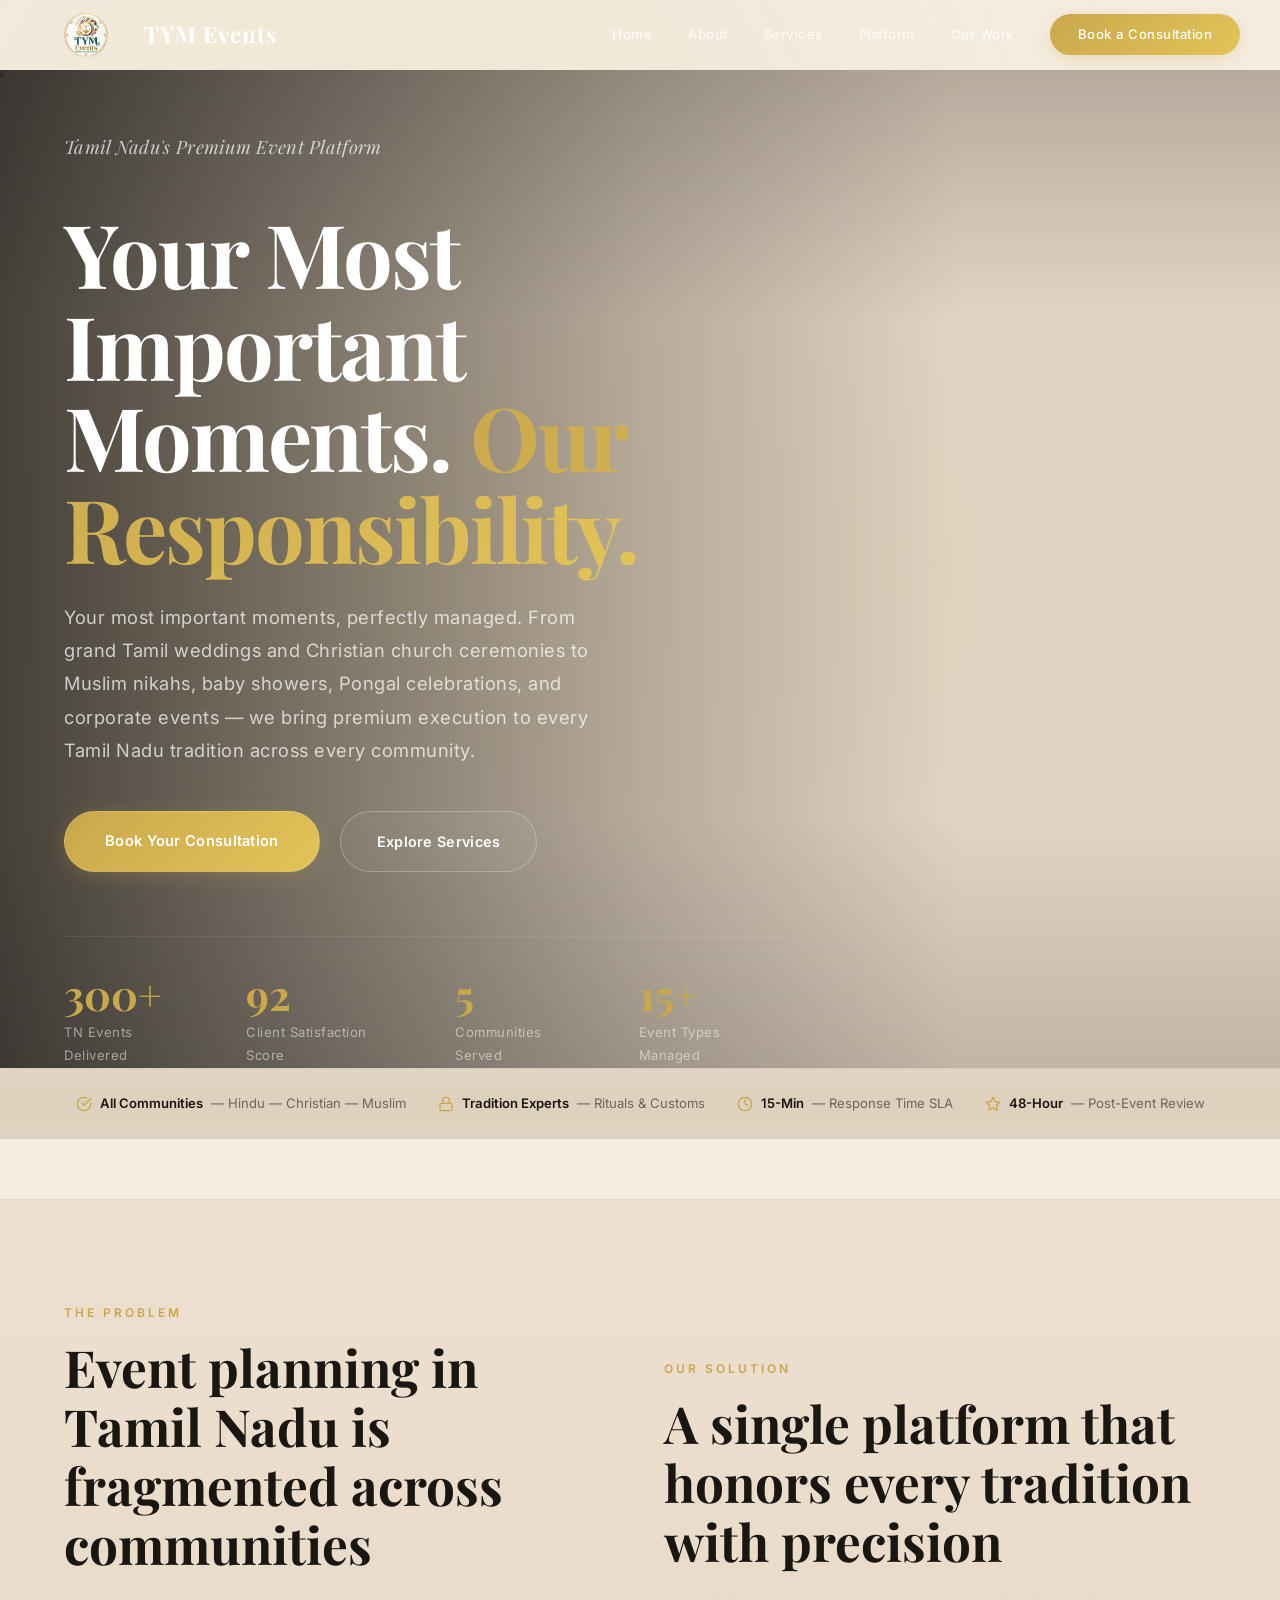
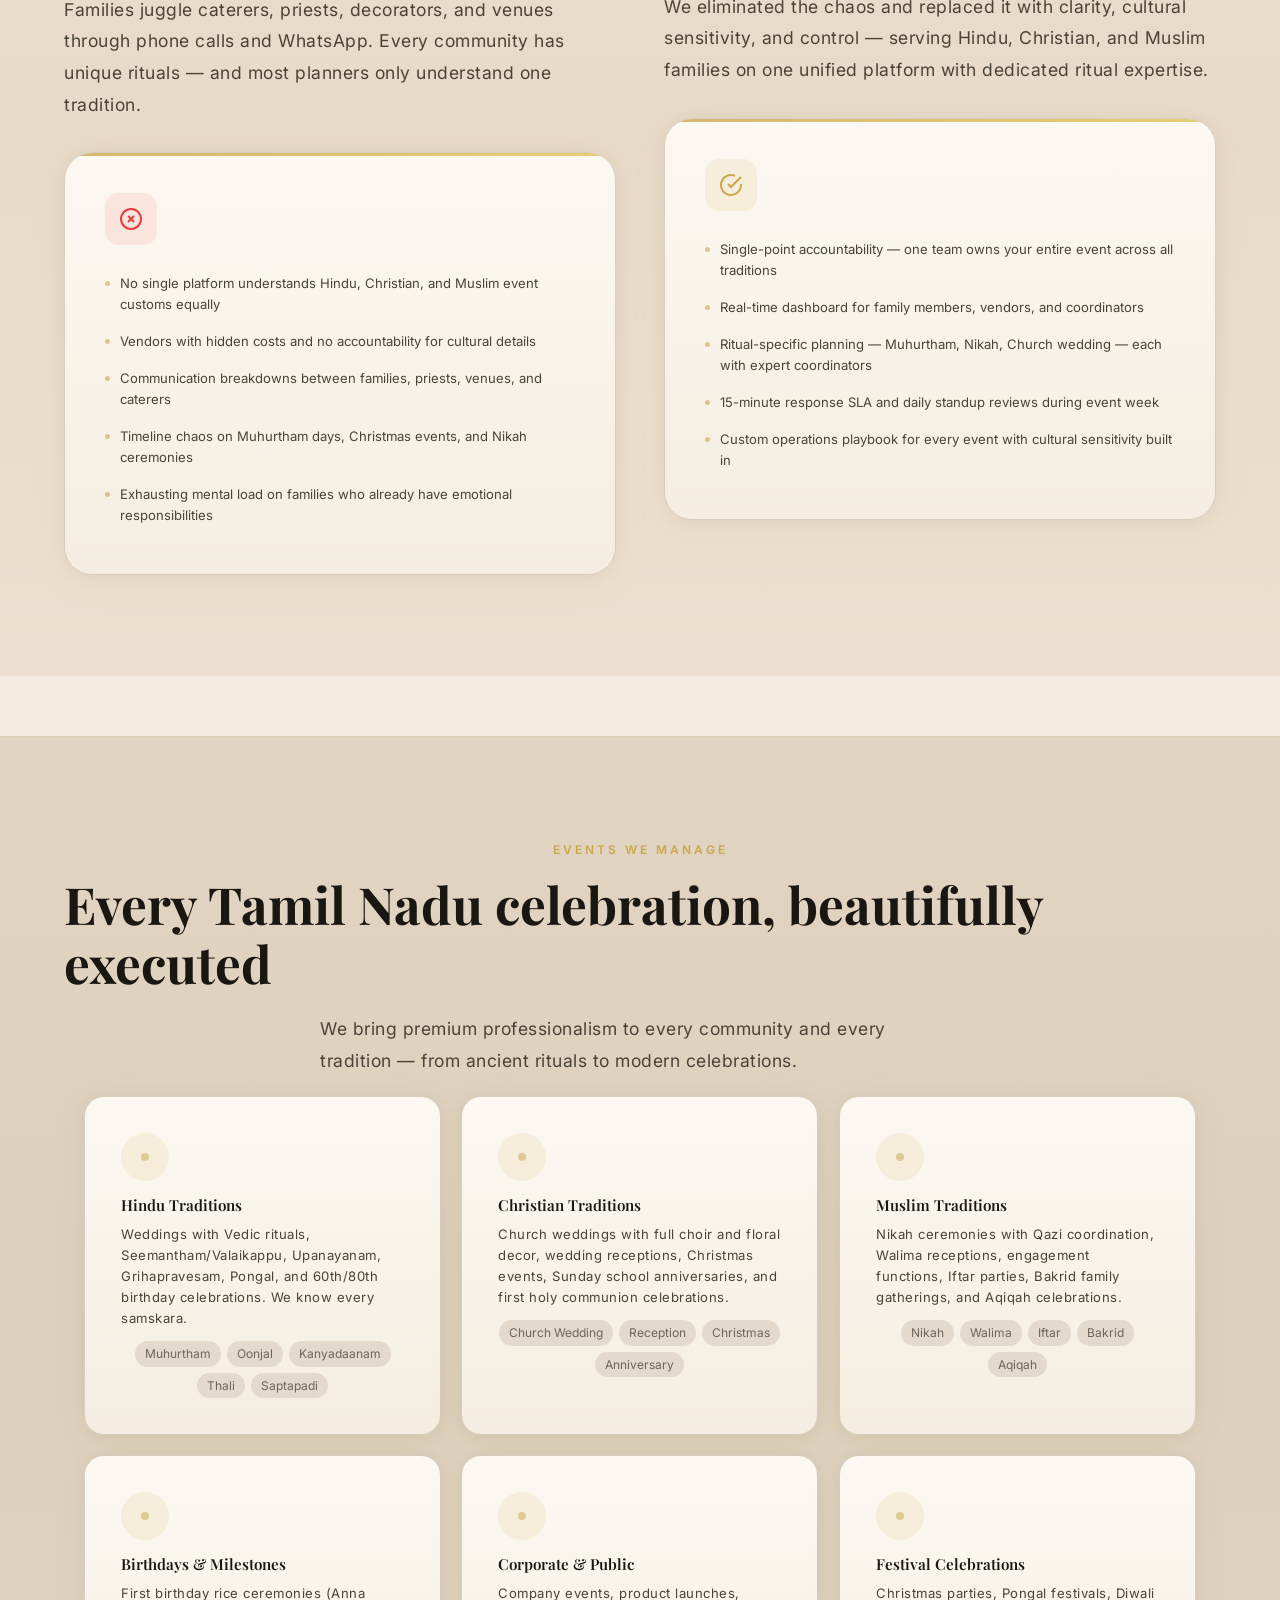
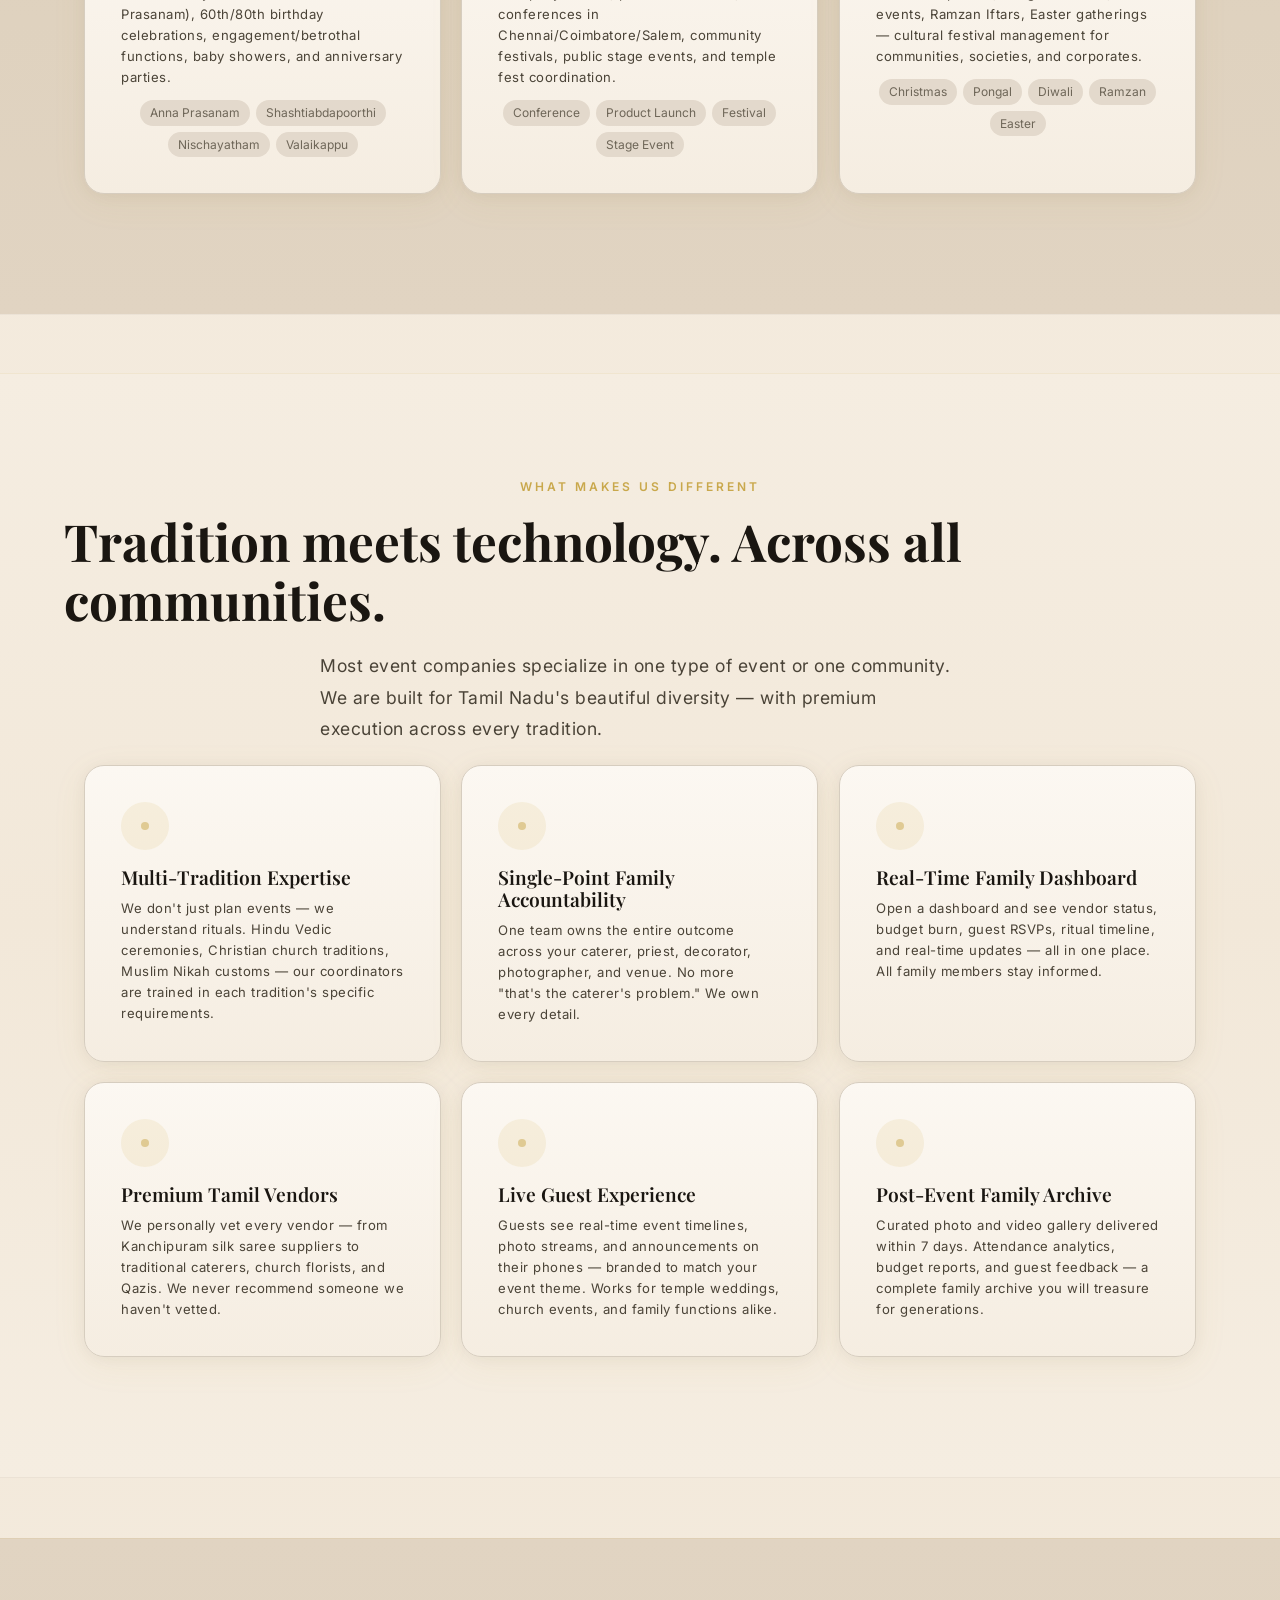
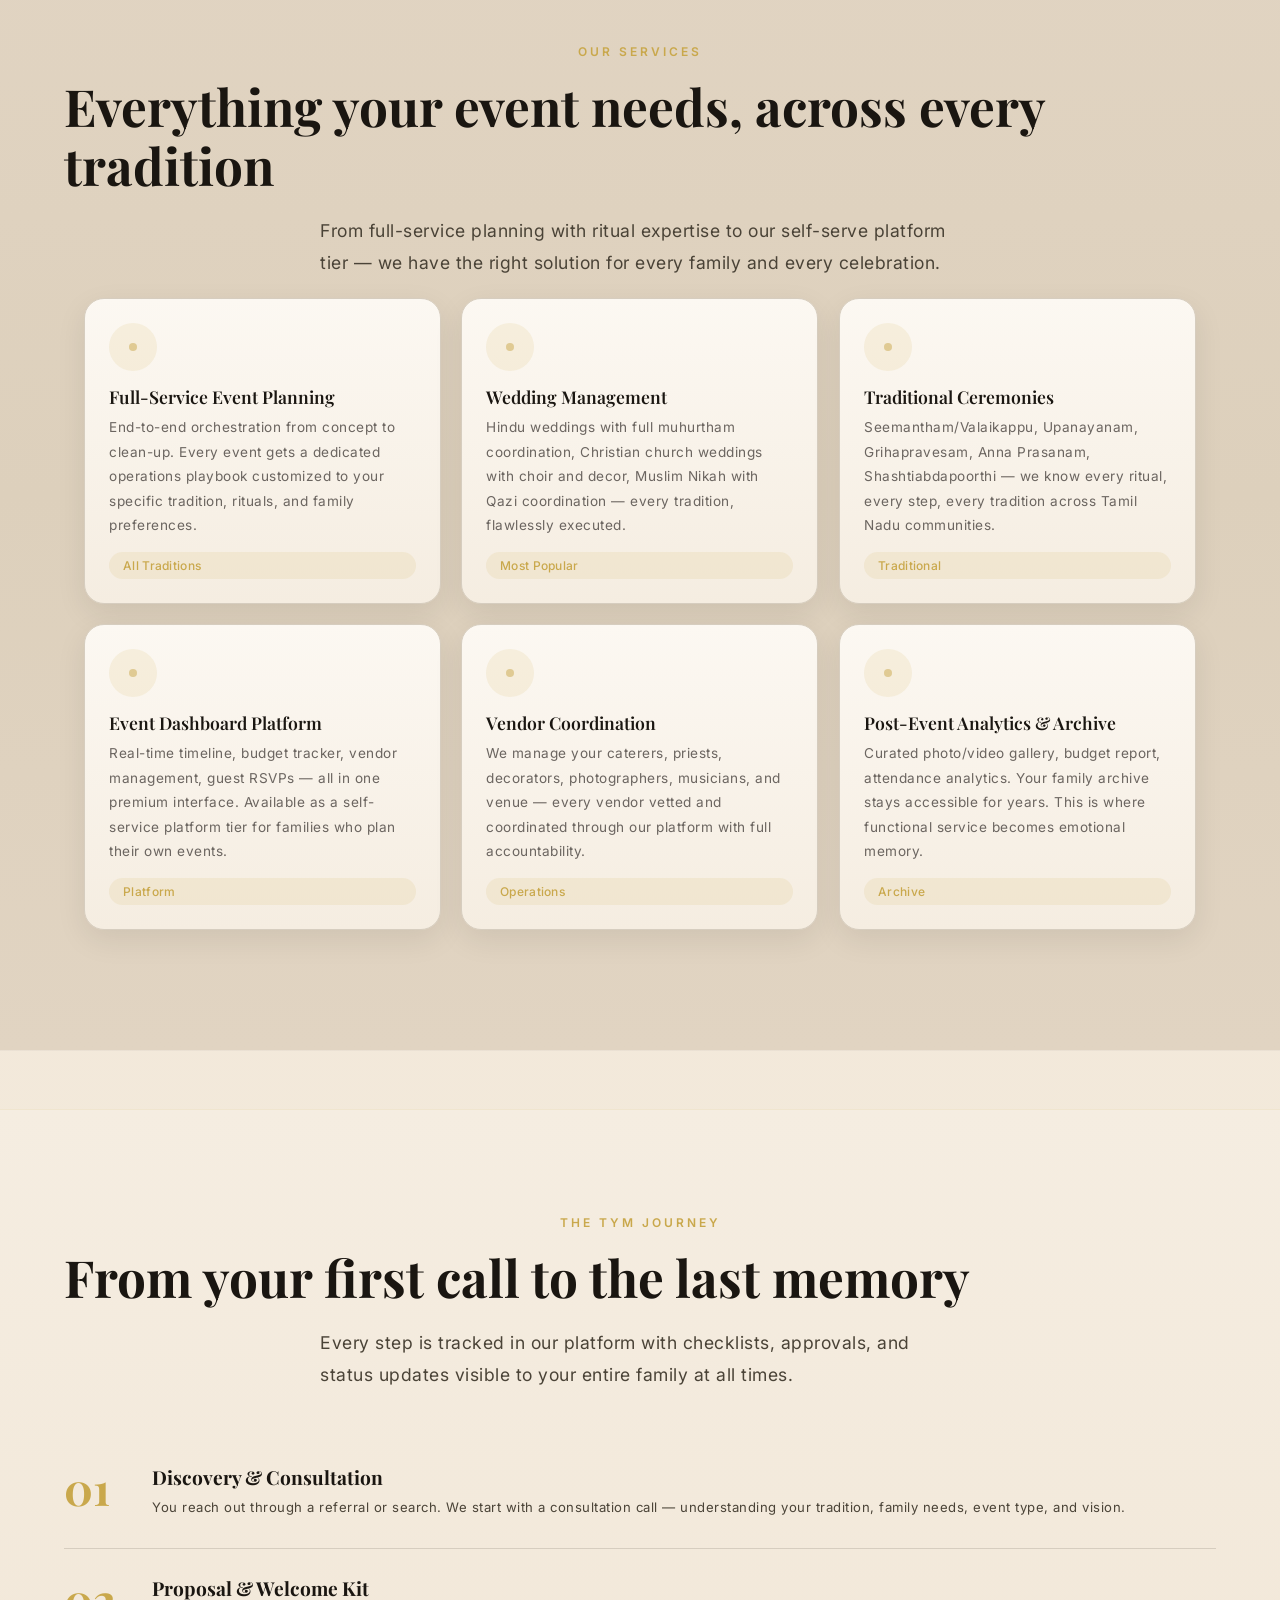
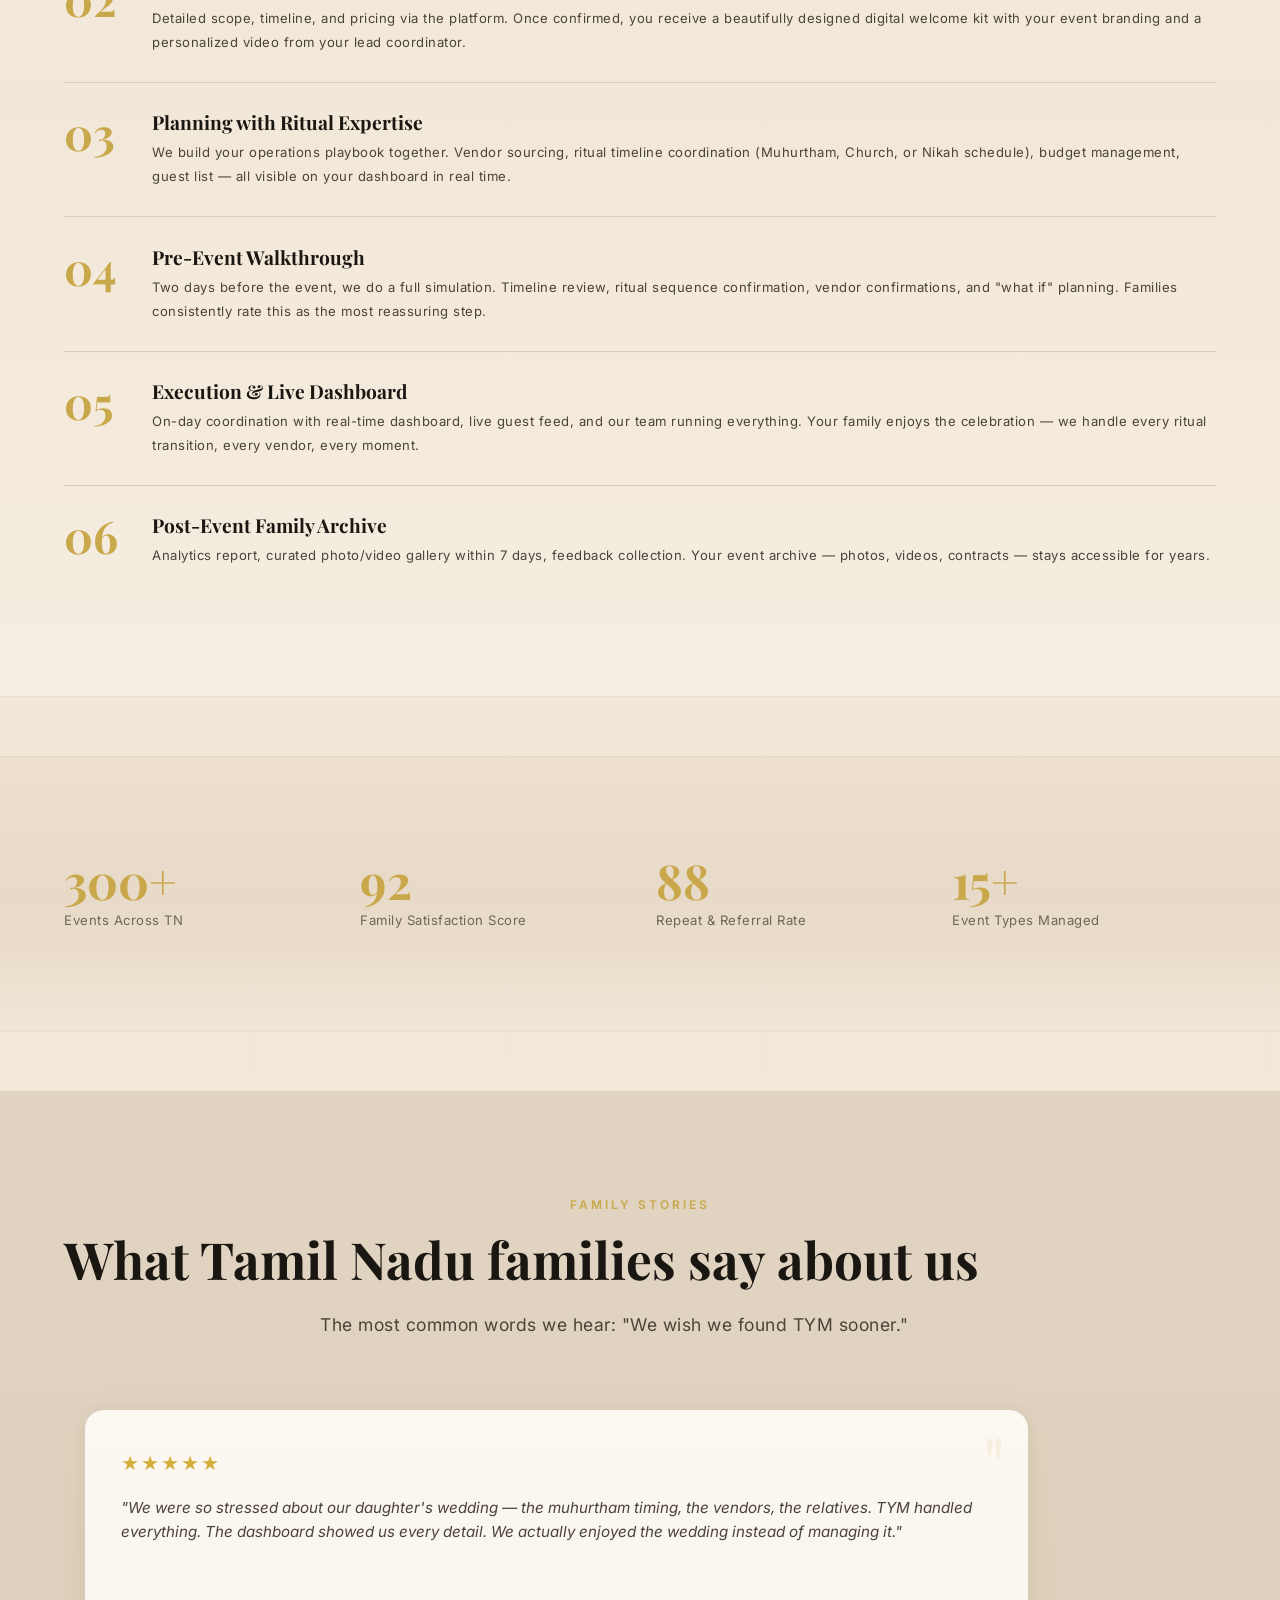
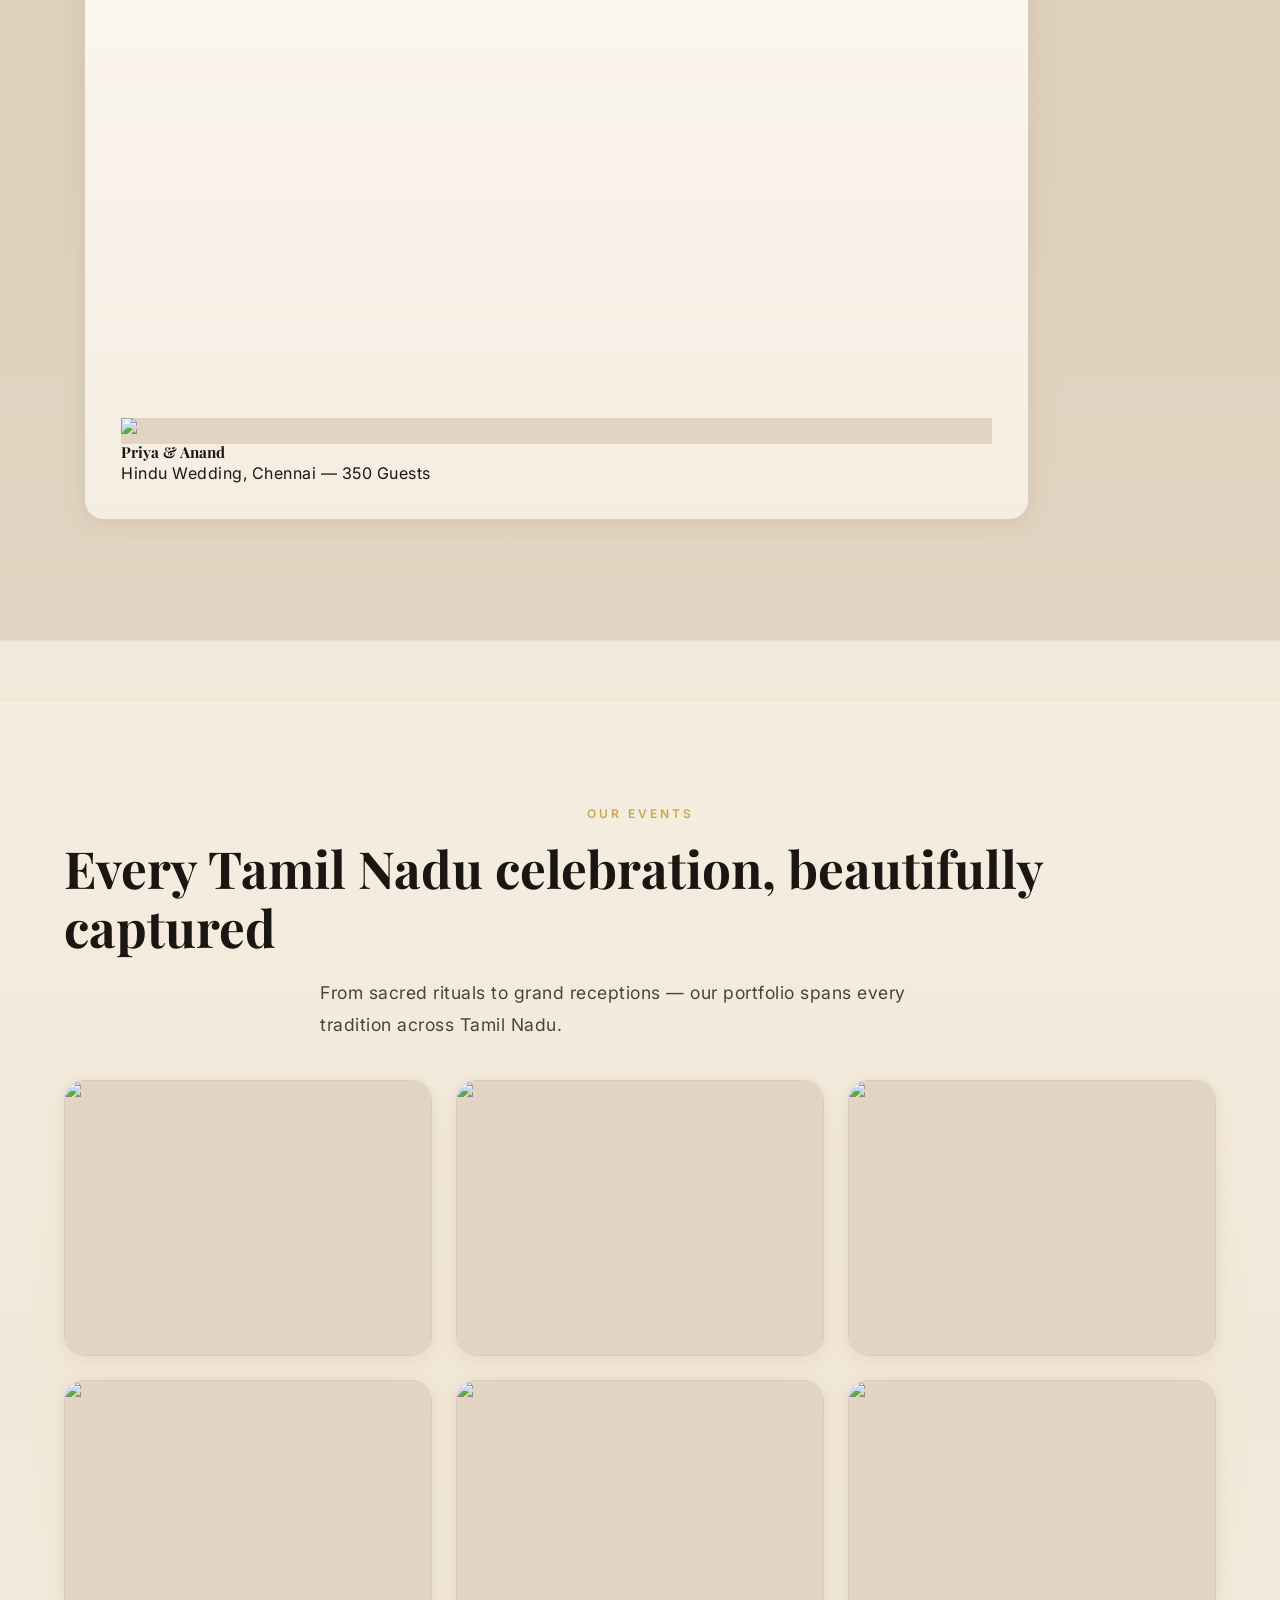
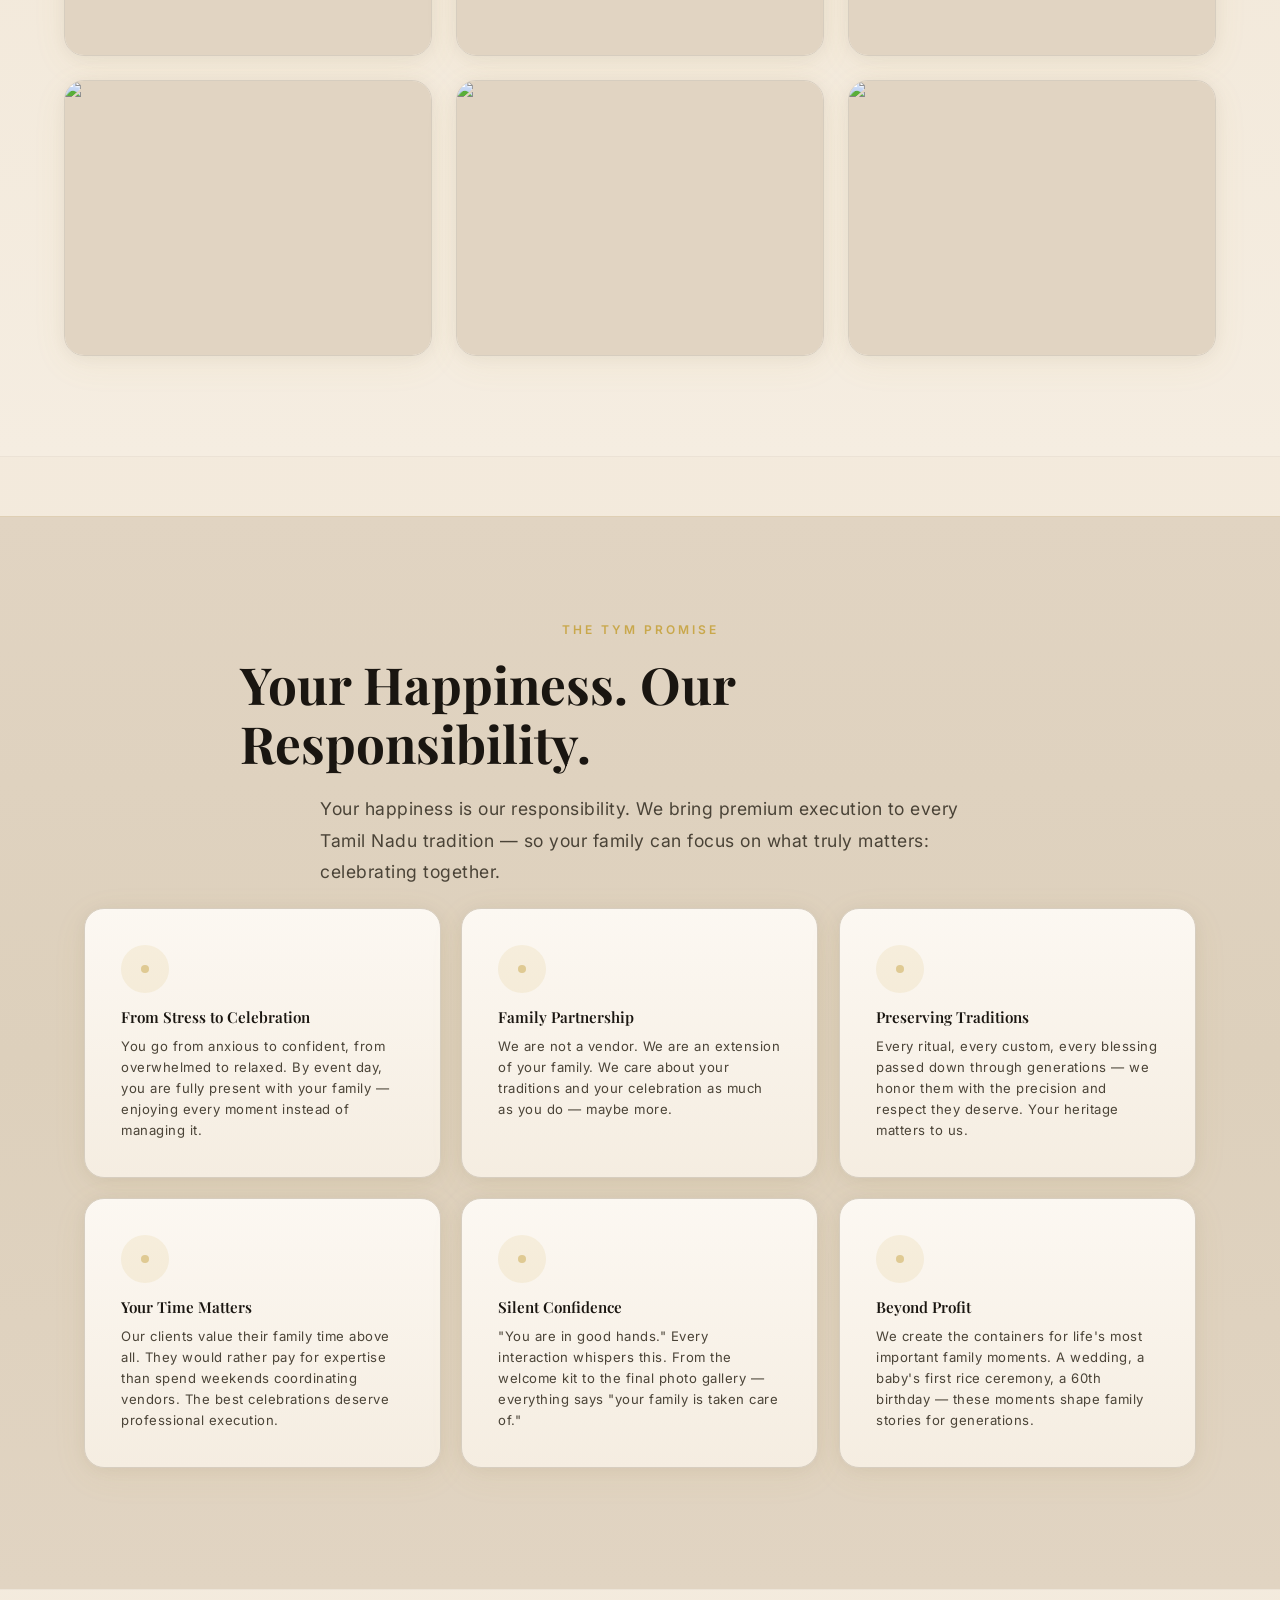
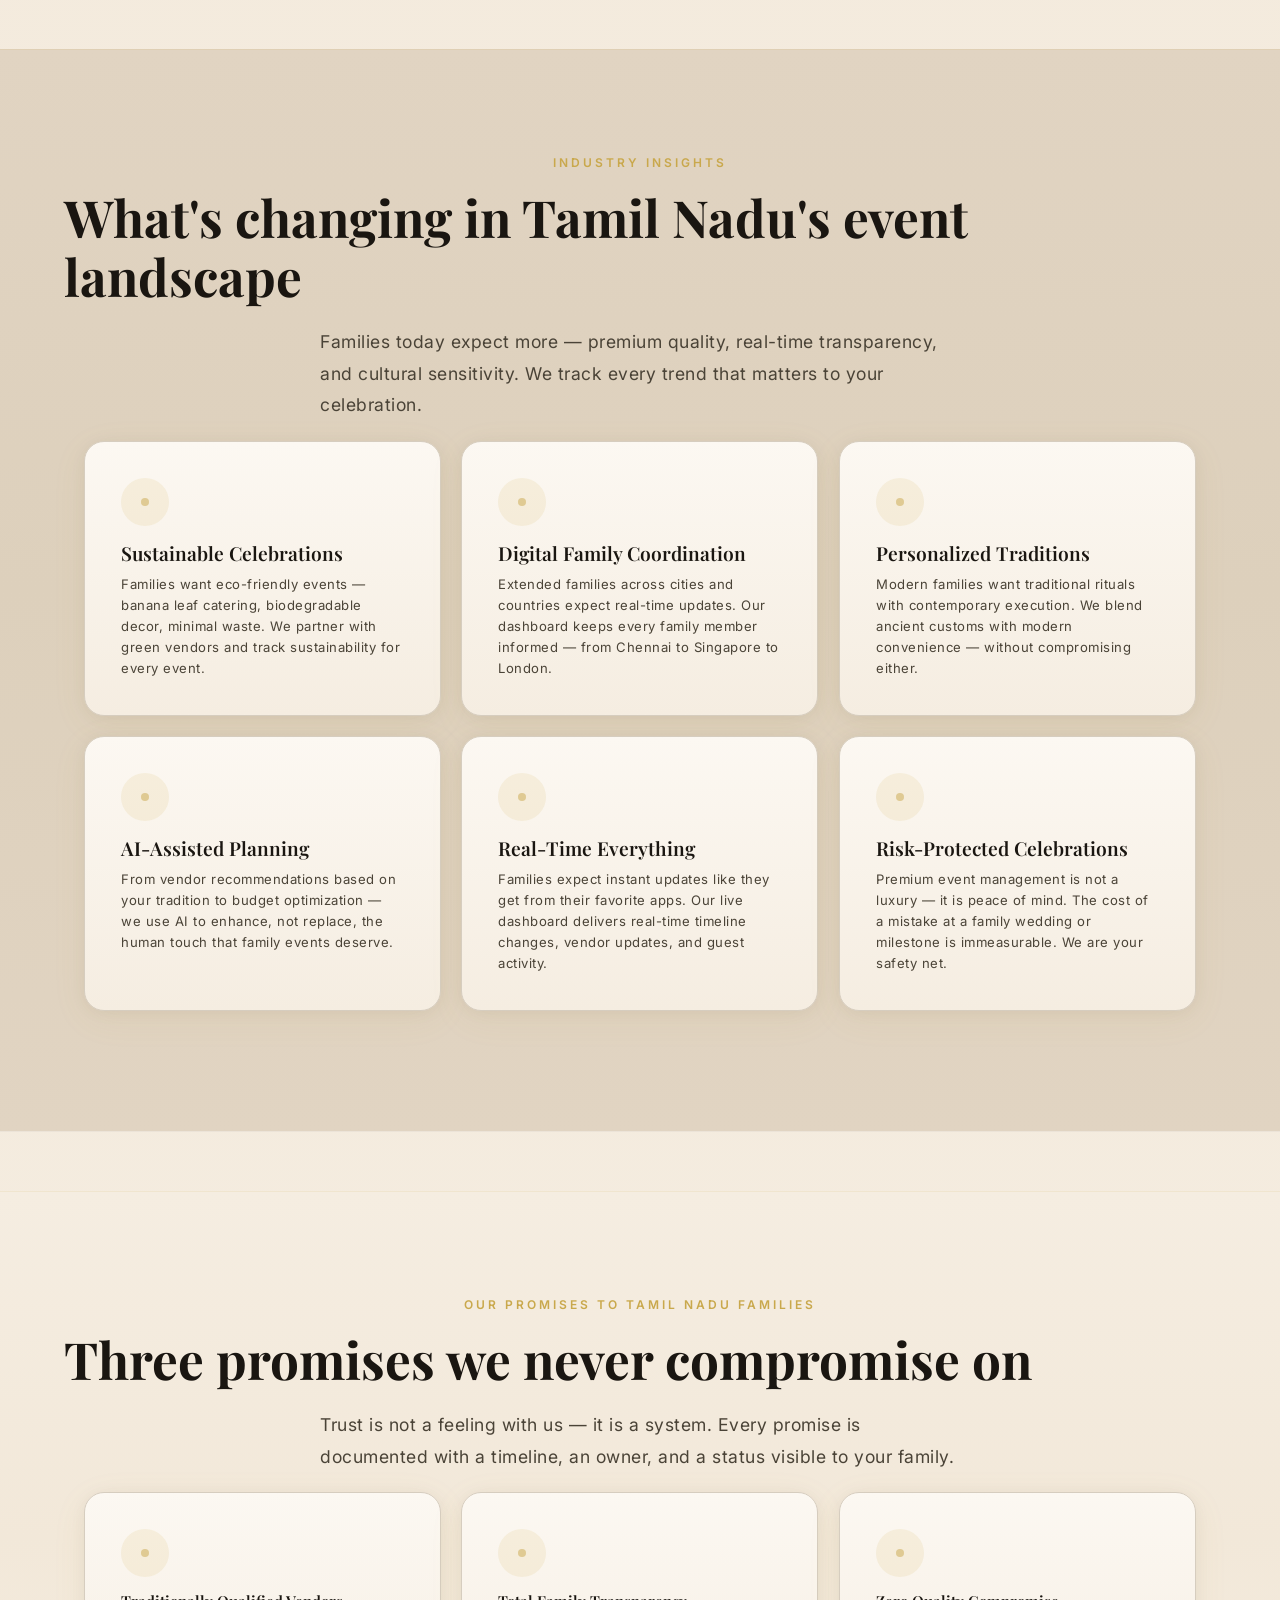
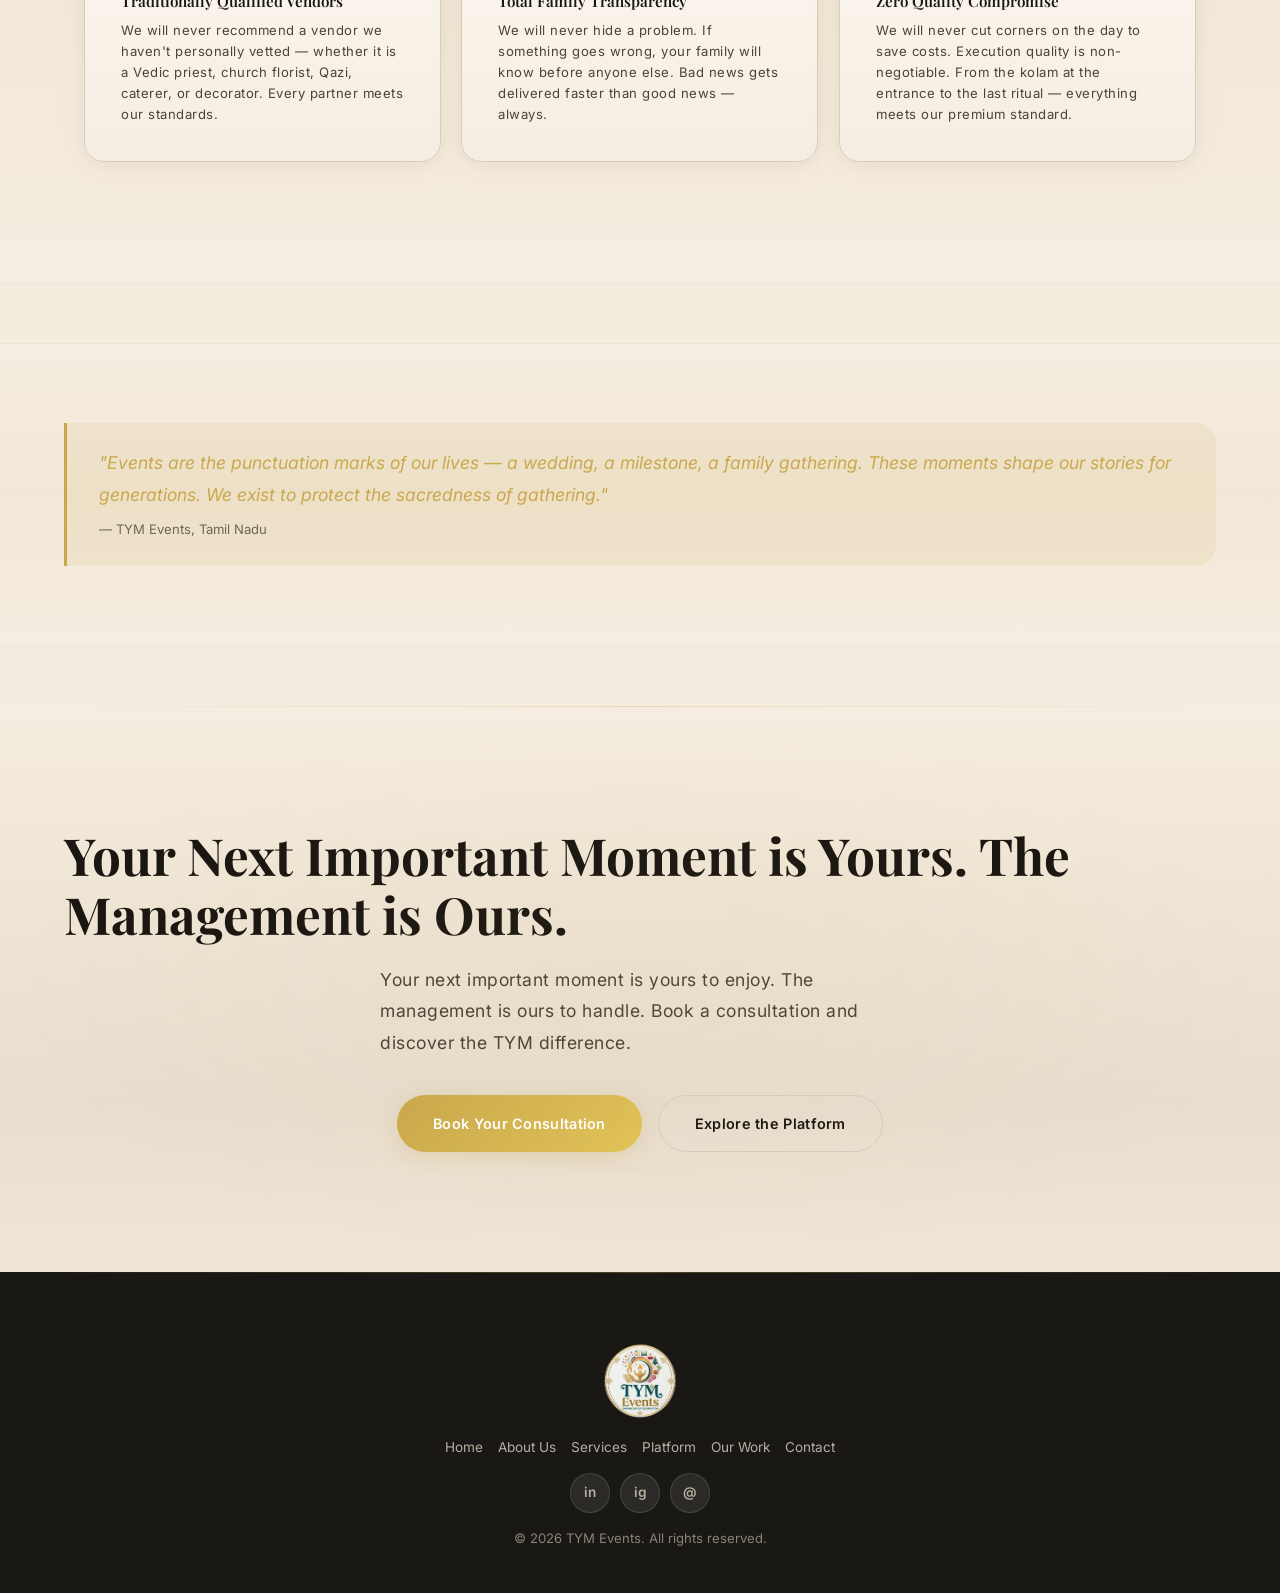
==== index.html @ ce71555a "initial production upload" ====
<!DOCTYPE html>
<html lang="en">
<head>
 <meta charset="UTF-8">
 <meta name="viewport" content="width=device-width, initial-scale=1.0">
 <title>TYM Events — Tamil Nadu's Premium Event Management Platform</title>
 <meta name="description" content="Tamil Nadu's premium event management platform for weddings, engagements, baby showers, Christmas, Pongal, and all community celebrations. One platform. Zero stress. Unforgettable events.">
 <meta property="og:title" content="TYM Events — Tamil Nadu's Premium Event Management Platform">
 <meta property="og:description" content="Tamil Nadu's premium event management platform for weddings, engagements, baby showers, and all community celebrations. One platform. Zero stress. Unforgettable events.">
 <meta property="og:image" content="https://tymevents.com/image/og-image.svg">
 <meta property="og:image:width" content="1200">
 <meta property="og:image:height" content="630">
 <meta property="og:type" content="website">
 <meta name="twitter:card" content="summary_large_image">
 <link rel="icon" type="image/svg+xml" href="image/favicon.svg">
 <link rel="alternate icon" type="image/x-icon" href="image/favicon.ico">
 <link rel="preconnect" href="https://fonts.googleapis.com">
 <link rel="preconnect" href="https://fonts.gstatic.com" crossorigin>
 <link href="https://fonts.googleapis.com/css2?family=Inter:wght@400;500;600;700&family=Playfair+Display:wght@600;700&family=Noto+Sans+Tamil:wght@400;600;700&display=swap" rel="stylesheet">
 <link rel="stylesheet" href="css/style.css">
 <link rel="stylesheet" href="css/responsive.css">
</head>
<body>

 <!-- Navigation -->
 <nav class="nav" role="navigation">
 <div class="container">
 <a href="index.html" class="nav-logo">
 <img src="image/tym-events-logo.png" alt="TYM Events">
 <span>TYM Events</span>
 </a>
 <div class="nav-links">
 <a href="index.html">Home</a>
 <a href="about.html">About</a>
 <a href="services.html">Services</a>
 <a href="platform.html">Platform</a>
 <a href="work.html">Our Work</a>
 <a href="contact.html" class="nav-cta">Book a Consultation</a>
 </div>
 <button class="nav-toggle" aria-label="Toggle navigation menu">
 <span></span><span></span><span></span>
 </button>
 </div>
 <div class="nav-overlay"></div>
 </nav>

 <!-- Hero Section -->
 <section class="hero">
 <div class="hero-bg">
 <picture>
 <source media="(max-width: 768px)" srcset="image/hero-bg-mobile.png">
 <img class="content-img" src="image/hero-bg.png" alt="Tamil wedding ceremony">
 </picture>
 </div>
 <div class="hero-overlay"></div>
 <div class="container">
 <div class="hero-content fade-in">
 <p class="hero-tagline">Tamil Nadu's Premium Event Platform</p>
 <h1>Your Most Important Moments. <span class="highlight">Our Responsibility.</span></h1>
 <p>Your most important moments, perfectly managed. From grand Tamil weddings and Christian church ceremonies to Muslim nikahs, baby showers, Pongal celebrations, and corporate events — we bring premium execution to every Tamil Nadu tradition across every community.</p>
 <div class="hero-actions">
 <a href="contact.html" class="btn btn-primary">Book Your Consultation</a>
 <a href="services.html" class="btn btn-outline-light">Explore Services</a>
 </div>
 <div class="hero-stats fade-in">
 <div class="hero-stat">
 <h3>300+</h3>
 <p>TN Events Delivered</p>
 </div>
 <div class="hero-stat">
 <h3>92</h3>
 <p>Client Satisfaction Score</p>
 </div>
 <div class="hero-stat">
 <h3>5</h3>
 <p>Communities Served</p>
 </div>
 <div class="hero-stat">
 <h3>15+</h3>
 <p>Event Types Managed</p>
 </div>
 </div>
 </div>
 </div>
 </section>

 <!-- Trust Bar -->
 <div class="trust-bar">
 <div class="container">
 <div class="trust-bar-inner">
 <span class="trust-item">
 <svg viewBox="0 0 24 24" fill="none" stroke="currentColor" stroke-width="2" stroke-linecap="round" stroke-linejoin="round"><path d="M22 11.08V12a10 10 0 1 1-5.93-9.14"/><polyline points="22 4 12 14.01 9 11.01"/></svg>
 <strong>All Communities</strong> — Hindu — Christian — Muslim
 </span>
 <span class="trust-item">
 <svg viewBox="0 0 24 24" fill="none" stroke="currentColor" stroke-width="2" stroke-linecap="round" stroke-linejoin="round"><rect x="3" y="11" width="18" height="11" rx="2" ry="2"/><path d="M7 11V7a5 5 0 0 1 10 0v4"/></svg>
 <strong>Tradition Experts</strong> — Rituals & Customs
 </span>
 <span class="trust-item">
 <svg viewBox="0 0 24 24" fill="none" stroke="currentColor" stroke-width="2" stroke-linecap="round" stroke-linejoin="round"><circle cx="12" cy="12" r="10"/><path d="M12 6v6l4 2"/></svg>
 <strong>15-Min</strong> — Response Time SLA
 </span>
 <span class="trust-item">
 <svg viewBox="0 0 24 24" fill="none" stroke="currentColor" stroke-width="2" stroke-linecap="round" stroke-linejoin="round"><polygon points="12 2 15.09 8.26 22 9.27 17 14.14 18.18 21.02 12 17.77 5.82 21.02 7 14.14 2 9.27 8.91 8.26 12 2"/></svg>
 <strong>48-Hour</strong> — Post-Event Review
 </span>
 </div>
 </div>
 </div>

 <!-- Problem / Solution -->
 <section class="section problem-solution">
 <div class="container">
 <div class="split-grid">
 <div class="fade-in">
 <span class="section-label">The Problem</span>
 <h2 class="section-title">Event planning in Tamil Nadu is fragmented across communities</h2>
 <p class="section-subtitle">Families juggle caterers, priests, decorators, and venues through phone calls and WhatsApp. Every community has unique rituals — and most planners only understand one tradition.</p>
 <div class="split-card" style="margin-top:32px;">
 <div class="icon problem">
 <svg width="24" height="24" viewBox="0 0 24 24" fill="none" stroke="currentColor" stroke-width="2"><circle cx="12" cy="12" r="10"/><line x1="15" y1="9" x2="9" y2="15"/><line x1="9" y1="9" x2="15" y2="15"/></svg>
 </div>
 <ul>
 <li>No single platform understands Hindu, Christian, and Muslim event customs equally</li>
 <li>Vendors with hidden costs and no accountability for cultural details</li>
 <li>Communication breakdowns between families, priests, venues, and caterers</li>
 <li>Timeline chaos on Muhurtham days, Christmas events, and Nikah ceremonies</li>
 <li>Exhausting mental load on families who already have emotional responsibilities</li>
 </ul>
 </div>
 </div>
 <div class="fade-in stagger-2">
 <span class="section-label">Our Solution</span>
 <h2 class="section-title">A single platform that honors every tradition with precision</h2>
 <p class="section-subtitle">We eliminated the chaos and replaced it with clarity, cultural sensitivity, and control — serving Hindu, Christian, and Muslim families on one unified platform with dedicated ritual expertise.</p>
 <div class="split-card" style="margin-top:32px;">
 <div class="icon solution">
 <svg width="24" height="24" viewBox="0 0 24 24" fill="none" stroke="currentColor" stroke-width="2"><path d="M22 11.08V12a10 10 0 1 1-5.93-9.14"/><polyline points="22 4 12 14.01 9 11.01"/></svg>
 </div>
 <ul>
 <li>Single-point accountability — one team owns your entire event across all traditions</li>
 <li>Real-time dashboard for family members, vendors, and coordinators</li>
 <li>Ritual-specific planning — Muhurtham, Nikah, Church wedding — each with expert coordinators</li>
 <li>15-minute response SLA and daily standup reviews during event week</li>
 <li>Custom operations playbook for every event with cultural sensitivity built in</li>
 </ul>
 </div>
 </div>
 </div>
 </div>
 </section>

 <!-- Event Types Showcase -->
 <section class="section services-preview">
 <div class="container text-center">
 <span class="section-label">Events We Manage</span>
 <h2 class="section-title">Every Tamil Nadu celebration, beautifully executed</h2>
 <p class="section-subtitle">We bring premium professionalism to every community and every tradition — from ancient rituals to modern celebrations.</p>
 </div>
 <div class="container">
 <div class="cultural-grid">
 <div class="cultural-card hindu fade-in">
 <div class="icon"></div>
 <h4>Hindu Traditions</h4>
 <p>Weddings with Vedic rituals, Seemantham/Valaikappu, Upanayanam, Grihapravesam, Pongal, and 60th/80th birthday celebrations. We know every samskara.</p>
 <div class="rituals">
 <span>Muhurtham</span>
 <span>Oonjal</span>
 <span>Kanyadaanam</span>
 <span>Thali</span>
 <span>Saptapadi</span>
 </div>
 </div>
 <div class="cultural-card christian fade-in stagger-1">
 <div class="icon"></div>
 <h4>Christian Traditions</h4>
 <p>Church weddings with full choir and floral decor, wedding receptions, Christmas events, Sunday school anniversaries, and first holy communion celebrations.</p>
 <div class="rituals">
 <span>Church Wedding</span>
 <span>Reception</span>
 <span>Christmas</span>
 <span>Anniversary</span>
 </div>
 </div>
 <div class="cultural-card muslim fade-in stagger-2">
 <div class="icon"></div>
 <h4>Muslim Traditions</h4>
 <p>Nikah ceremonies with Qazi coordination, Walima receptions, engagement functions, Iftar parties, Bakrid family gatherings, and Aqiqah celebrations.</p>
 <div class="rituals">
 <span>Nikah</span>
 <span>Walima</span>
 <span>Iftar</span>
 <span>Bakrid</span>
 <span>Aqiqah</span>
 </div>
 </div>
 <div class="cultural-card general fade-in stagger-3">
 <div class="icon"></div>
 <h4>Birthdays & Milestones</h4>
 <p>First birthday rice ceremonies (Anna Prasanam), 60th/80th birthday celebrations, engagement/betrothal functions, baby showers, and anniversary parties.</p>
 <div class="rituals">
 <span>Anna Prasanam</span>
 <span>Shashtiabdapoorthi</span>
 <span>Nischayatham</span>
 <span>Valaikappu</span>
 </div>
 </div>
 <div class="cultural-card general fade-in stagger-4">
 <div class="icon"></div>
 <h4>Corporate & Public</h4>
 <p>Company events, product launches, conferences in Chennai/Coimbatore/Salem, community festivals, public stage events, and temple fest coordination.</p>
 <div class="rituals">
 <span>Conference</span>
 <span>Product Launch</span>
 <span>Festival</span>
 <span>Stage Event</span>
 </div>
 </div>
 <div class="cultural-card general fade-in">
 <div class="icon"></div>
 <h4>Festival Celebrations</h4>
 <p>Christmas parties, Pongal festivals, Diwali events, Ramzan Iftars, Easter gatherings — cultural festival management for communities, societies, and corporates.</p>
 <div class="rituals">
 <span>Christmas</span>
 <span>Pongal</span>
 <span>Diwali</span>
 <span>Ramzan</span>
 <span>Easter</span>
 </div>
 </div>
 </div>
 </div>
 </section>

 <!-- Differentiators -->
 <section class="section with-texture kolam-texture">
 <div class="container text-center">
 <span class="section-label">What Makes Us Different</span>
 <h2 class="section-title">Tradition meets technology. Across all communities.</h2>
 <p class="section-subtitle">Most event companies specialize in one type of event or one community. We are built for Tamil Nadu's beautiful diversity — with premium execution across every tradition.</p>
 </div>
 <div class="container">
 <div class="diff-grid">
 <div class="diff-card fade-in">
 <div class="icon"></div>
 <h4>Multi-Tradition Expertise</h4>
 <p>We don't just plan events — we understand rituals. Hindu Vedic ceremonies, Christian church traditions, Muslim Nikah customs — our coordinators are trained in each tradition's specific requirements.</p>
 </div>
 <div class="diff-card fade-in stagger-1">
 <div class="icon"></div>
 <h4>Single-Point Family Accountability</h4>
 <p>One team owns the entire outcome across your caterer, priest, decorator, photographer, and venue. No more "that's the caterer's problem." We own every detail.</p>
 </div>
 <div class="diff-card fade-in stagger-2">
 <div class="icon"></div>
 <h4>Real-Time Family Dashboard</h4>
 <p>Open a dashboard and see vendor status, budget burn, guest RSVPs, ritual timeline, and real-time updates — all in one place. All family members stay informed.</p>
 </div>
 <div class="diff-card fade-in stagger-3">
 <div class="icon"></div>
 <h4>Premium Tamil Vendors</h4>
 <p>We personally vet every vendor — from Kanchipuram silk saree suppliers to traditional caterers, church florists, and Qazis. We never recommend someone we haven't vetted.</p>
 </div>
 <div class="diff-card fade-in stagger-4">
 <div class="icon"></div>
 <h4>Live Guest Experience</h4>
 <p>Guests see real-time event timelines, photo streams, and announcements on their phones — branded to match your event theme. Works for temple weddings, church events, and family functions alike.</p>
 </div>
 <div class="diff-card fade-in">
 <div class="icon"></div>
 <h4>Post-Event Family Archive</h4>
 <p>Curated photo and video gallery delivered within 7 days. Attendance analytics, budget reports, and guest feedback — a complete family archive you will treasure for generations.</p>
 </div>
 </div>
 </div>
 </section>

 <!-- Services Preview -->
 <section class="section services-preview">
 <div class="container text-center">
 <span class="section-label">Our Services</span>
 <h2 class="section-title">Everything your event needs, across every tradition</h2>
 <p class="section-subtitle">From full-service planning with ritual expertise to our self-serve platform tier — we have the right solution for every family and every celebration.</p>
 </div>
 <div class="container">
 <div class="services-grid">
 <div class="service-card fade-in">
 <div class="icon"></div>
 <h4>Full-Service Event Planning</h4>
 <p>End-to-end orchestration from concept to clean-up. Every event gets a dedicated operations playbook customized to your specific tradition, rituals, and family preferences.</p>
 <span class="tag">All Traditions</span>
 </div>
 <div class="service-card fade-in stagger-1">
 <div class="icon"></div>
 <h4>Wedding Management</h4>
 <p>Hindu weddings with full muhurtham coordination, Christian church weddings with choir and decor, Muslim Nikah with Qazi coordination — every tradition, flawlessly executed.</p>
 <span class="tag">Most Popular</span>
 </div>
 <div class="service-card fade-in stagger-2">
 <div class="icon"></div>
 <h4>Traditional Ceremonies</h4>
 <p>Seemantham/Valaikappu, Upanayanam, Grihapravesam, Anna Prasanam, Shashtiabdapoorthi — we know every ritual, every step, every tradition across Tamil Nadu communities.</p>
 <span class="tag">Traditional</span>
 </div>
 <div class="service-card fade-in stagger-3">
 <div class="icon"></div>
 <h4>Event Dashboard Platform</h4>
 <p>Real-time timeline, budget tracker, vendor management, guest RSVPs — all in one premium interface. Available as a self-service platform tier for families who plan their own events.</p>
 <span class="tag">Platform</span>
 </div>
 <div class="service-card fade-in">
 <div class="icon"></div>
 <h4>Vendor Coordination</h4>
 <p>We manage your caterers, priests, decorators, photographers, musicians, and venue — every vendor vetted and coordinated through our platform with full accountability.</p>
 <span class="tag">Operations</span>
 </div>
 <div class="service-card fade-in stagger-1">
 <div class="icon"></div>
 <h4>Post-Event Analytics & Archive</h4>
 <p>Curated photo/video gallery, budget report, attendance analytics. Your family archive stays accessible for years. This is where functional service becomes emotional memory.</p>
 <span class="tag">Archive</span>
 </div>
 </div>
 </div>
 </section>

 <!-- Cultural Journey -->
 <section class="section">
 <div class="container text-center">
 <span class="section-label">The TYM Journey</span>
 <h2 class="section-title">From your first call to the last memory</h2>
 <p class="section-subtitle">Every step is tracked in our platform with checklists, approvals, and status updates visible to your entire family at all times.</p>
 </div>
 <div class="container">
 <div class="process-steps">
 <div class="process-step fade-in">
 <div class="num">01</div>
 <div>
 <h4>Discovery & Consultation</h4>
 <p>You reach out through a referral or search. We start with a consultation call — understanding your tradition, family needs, event type, and vision.</p>
 </div>
 </div>
 <div class="process-step fade-in stagger-1">
 <div class="num">02</div>
 <div>
 <h4>Proposal & Welcome Kit</h4>
 <p>Detailed scope, timeline, and pricing via the platform. Once confirmed, you receive a beautifully designed digital welcome kit with your event branding and a personalized video from your lead coordinator.</p>
 </div>
 </div>
 <div class="process-step fade-in stagger-2">
 <div class="num">03</div>
 <div>
 <h4>Planning with Ritual Expertise</h4>
 <p>We build your operations playbook together. Vendor sourcing, ritual timeline coordination (Muhurtham, Church, or Nikah schedule), budget management, guest list — all visible on your dashboard in real time.</p>
 </div>
 </div>
 <div class="process-step fade-in stagger-3">
 <div class="num">04</div>
 <div>
 <h4>Pre-Event Walkthrough</h4>
 <p>Two days before the event, we do a full simulation. Timeline review, ritual sequence confirmation, vendor confirmations, and "what if" planning. Families consistently rate this as the most reassuring step.</p>
 </div>
 </div>
 <div class="process-step fade-in stagger-4">
 <div class="num">05</div>
 <div>
 <h4>Execution & Live Dashboard</h4>
 <p>On-day coordination with real-time dashboard, live guest feed, and our team running everything. Your family enjoys the celebration — we handle every ritual transition, every vendor, every moment.</p>
 </div>
 </div>
 <div class="process-step fade-in">
 <div class="num">06</div>
 <div>
 <h4>Post-Event Family Archive</h4>
 <p>Analytics report, curated photo/video gallery within 7 days, feedback collection. Your event archive — photos, videos, contracts — stays accessible for years.</p>
 </div>
 </div>
 </div>
 </div>
 </section>

 <!-- Stats -->
 <section class="section stats-section">
 <div class="container">
 <div class="stats-grid">
 <div class="stat-item fade-in">
 <h3>300+</h3>
 <p>Events Across TN</p>
 </div>
 <div class="stat-item fade-in stagger-1">
 <h3>92</h3>
 <p>Family Satisfaction Score</p>
 </div>
 <div class="stat-item fade-in stagger-2">
 <h3>88%</h3>
 <p>Repeat & Referral Rate</p>
 </div>
 <div class="stat-item fade-in stagger-3">
 <h3>15+</h3>
 <p>Event Types Managed</p>
 </div>
 </div>
 </div>
 </section>

 <!-- Testimonials -->
 <section class="section testimonials with-texture temple-texture">
 <div class="container text-center">
 <span class="section-label">Family Stories</span>
 <h2 class="section-title">What Tamil Nadu families say about us</h2>
 <p class="section-subtitle">The most common words we hear: "We wish we found TYM sooner."</p>
 </div>
 <div class="container">
 <div class="feedback-container">
 <div class="feedback-card fade-in">
 <div class="stars" aria-label="5 stars">★★★★★</div>
 <blockquote>"We were so stressed about our daughter's wedding — the muhurtham timing, the vendors, the relatives. TYM handled everything. The dashboard showed us every detail. We actually enjoyed the wedding instead of managing it."</blockquote>
 <div class="author">
 <img class="content-img" src="image/testimonial-1.png" alt="Client" loading="lazy">
 <div class="author-info">
 <h5>Priya & Anand</h5>
 <p>Hindu Wedding, Chennai — 350 Guests</p>
 </div>
 </div>
 </div>
 <div class="feedback-card fade-in stagger-1">
 <div class="stars" aria-label="5 stars">★★★★★</div>
 <blockquote>"Our church wedding was perfect. The choir, the floral arrangements, the reception — everything was on time. They even coordinated with our priest on the ceremony sequence. Flawless."</blockquote>
 <div class="author">
 <img class="content-img" src="image/testimonial-3.png" alt="Client" loading="lazy">
 <div class="author-info">
 <h5>John & Mary</h5>
 <p>Christian Wedding, Madurai — 200 Guests</p>
 </div>
 </div>
 </div>
 <div class="feedback-card fade-in stagger-2">
 <div class="stars" aria-label="5 stars">★★★★★</div>
 <blockquote>"From the nikah to the walima, everything was beautifully organized. Our families from different cities were coordinated seamlessly. The live dashboard kept everyone updated. Truly premium service."</blockquote>
 <div class="author">
 <img class="content-img" src="image/testimonial-4.png" alt="Client" loading="lazy">
 <div class="author-info">
 <h5>Fatima & Karim</h5>
 <p>Muslim Wedding, Coimbatore — 250 Guests</p>
 </div>
 </div>
 </div>
 </div>
 </div>
 </section>

 <!-- Event Gallery -->
 <section class="section">
 <div class="container text-center">
 <span class="section-label">Our Events</span>
 <h2 class="section-title">Every Tamil Nadu celebration, beautifully captured</h2>
 <p class="section-subtitle">From sacred rituals to grand receptions — our portfolio spans every tradition across Tamil Nadu.</p>
 </div>
 <div class="container">
 <div class="image-gallery">
 <div class="gallery-item fade-in">
 <img class="content-img" src="image/tn-wedding-4.png" alt="Tamil wedding ceremony" loading="lazy">
 </div>
 <div class="gallery-item fade-in stagger-1">
 <img class="content-img" src="image/tn-engagement-1.png" alt="Tamil engagement" loading="lazy">
 </div>
 <div class="gallery-item fade-in stagger-2">
 <img class="content-img" src="image/tn-upanayanam.png" alt="Upanayanam ceremony" loading="lazy">
 </div>
 <div class="gallery-item fade-in stagger-3">
 <img class="content-img" src="image/tn-housewarming.png" alt="Housewarming ceremony" loading="lazy">
 </div>
 <div class="gallery-item fade-in">
 <img class="content-img" src="image/tn-pongal.png" alt="Pongal celebration" loading="lazy">
 </div>
 <div class="gallery-item fade-in stagger-1">
 <img class="content-img" src="image/tn-church-event.png" alt="Church event" loading="lazy">
 </div>
 <div class="gallery-item fade-in stagger-2">
 <img class="content-img" src="image/tn-ramzan.png" alt="Ramzan celebration" loading="lazy">
 </div>
 <div class="gallery-item fade-in stagger-3">
 <img class="content-img" src="image/tn-birthday-1.png" alt="Birthday celebration" loading="lazy">
 </div>
 <div class="gallery-item fade-in">
 <img class="content-img" src="image/tn-public-event.png" alt="Public event" loading="lazy">
 </div>
 </div>
 </div>
 </section>

 <!-- Emotional Brand -->
 <section class="section emotional-section with-texture kolam-texture">
 <div class="container">
 <div class="emotional-content">
 <span class="section-label">The TYM Promise</span>
 <h2 class="section-title">Your Happiness. Our Responsibility.</h2>
 <p class="section-subtitle">Your happiness is our responsibility. We bring premium execution to every Tamil Nadu tradition — so your family can focus on what truly matters: celebrating together.</p>
 </div>
 </div>
 <div class="container">
 <div class="emotional-grid">
 <div class="emotional-item fade-in">
 <div class="icon"></div>
 <h4>From Stress to Celebration</h4>
 <p>You go from anxious to confident, from overwhelmed to relaxed. By event day, you are fully present with your family — enjoying every moment instead of managing it.</p>
 </div>
 <div class="emotional-item fade-in stagger-1">
 <div class="icon"></div>
 <h4>Family Partnership</h4>
 <p>We are not a vendor. We are an extension of your family. We care about your traditions and your celebration as much as you do — maybe more.</p>
 </div>
 <div class="emotional-item fade-in stagger-2">
 <div class="icon"></div>
 <h4>Preserving Traditions</h4>
 <p>Every ritual, every custom, every blessing passed down through generations — we honor them with the precision and respect they deserve. Your heritage matters to us.</p>
 </div>
 <div class="emotional-item fade-in stagger-3">
 <div class="icon"></div>
 <h4>Your Time Matters</h4>
 <p>Our clients value their family time above all. They would rather pay for expertise than spend weekends coordinating vendors. The best celebrations deserve professional execution.</p>
 </div>
 <div class="emotional-item fade-in stagger-4">
 <div class="icon"></div>
 <h4>Silent Confidence</h4>
 <p>"You are in good hands." Every interaction whispers this. From the welcome kit to the final photo gallery — everything says "your family is taken care of."</p>
 </div>
 <div class="emotional-item fade-in">
 <div class="icon"></div>
 <h4>Beyond Profit</h4>
 <p>We create the containers for life's most important family moments. A wedding, a baby's first rice ceremony, a 60th birthday — these moments shape family stories for generations.</p>
 </div>
 </div>
 </div>
 </section>

 <!-- Industry Insights -->
 <section class="section services-preview">
 <div class="container text-center">
 <span class="section-label">Industry Insights</span>
 <h2 class="section-title">What's changing in Tamil Nadu's event landscape</h2>
 <p class="section-subtitle">Families today expect more — premium quality, real-time transparency, and cultural sensitivity. We track every trend that matters to your celebration.</p>
 </div>
 <div class="container">
 <div class="diff-grid">
 <div class="diff-card fade-in">
 <div class="icon"></div>
 <h4>Sustainable Celebrations</h4>
 <p>Families want eco-friendly events — banana leaf catering, biodegradable decor, minimal waste. We partner with green vendors and track sustainability for every event.</p>
 </div>
 <div class="diff-card fade-in stagger-1">
 <div class="icon"></div>
 <h4>Digital Family Coordination</h4>
 <p>Extended families across cities and countries expect real-time updates. Our dashboard keeps every family member informed — from Chennai to Singapore to London.</p>
 </div>
 <div class="diff-card fade-in stagger-2">
 <div class="icon"></div>
 <h4>Personalized Traditions</h4>
 <p>Modern families want traditional rituals with contemporary execution. We blend ancient customs with modern convenience — without compromising either.</p>
 </div>
 <div class="diff-card fade-in stagger-3">
 <div class="icon"></div>
 <h4>AI-Assisted Planning</h4>
 <p>From vendor recommendations based on your tradition to budget optimization — we use AI to enhance, not replace, the human touch that family events deserve.</p>
 </div>
 <div class="diff-card fade-in stagger-4">
 <div class="icon"></div>
 <h4>Real-Time Everything</h4>
 <p>Families expect instant updates like they get from their favorite apps. Our live dashboard delivers real-time timeline changes, vendor updates, and guest activity.</p>
 </div>
 <div class="diff-card fade-in">
 <div class="icon"></div>
 <h4>Risk-Protected Celebrations</h4>
 <p>Premium event management is not a luxury — it is peace of mind. The cost of a mistake at a family wedding or milestone is immeasurable. We are your safety net.</p>
 </div>
 </div>
 </div>
 </section>

 <!-- Promises -->
 <section class="section with-texture kolam-texture">
 <div class="container text-center">
 <span class="section-label">Our Promises to Tamil Nadu Families</span>
 <h2 class="section-title">Three promises we never compromise on</h2>
 <p class="section-subtitle">Trust is not a feeling with us — it is a system. Every promise is documented with a timeline, an owner, and a status visible to your family.</p>
 </div>
 <div class="container">
 <div class="promise-grid">
 <div class="promise-card fade-in">
 <div class="icon"></div>
 <h4>Traditionally Qualified Vendors</h4>
 <p>We will never recommend a vendor we haven't personally vetted — whether it is a Vedic priest, church florist, Qazi, caterer, or decorator. Every partner meets our standards.</p>
 </div>
 <div class="promise-card fade-in stagger-1">
 <div class="icon"></div>
 <h4>Total Family Transparency</h4>
 <p>We will never hide a problem. If something goes wrong, your family will know before anyone else. Bad news gets delivered faster than good news — always.</p>
 </div>
 <div class="promise-card fade-in stagger-2">
 <div class="icon"></div>
 <h4>Zero Quality Compromise</h4>
 <p>We will never cut corners on the day to save costs. Execution quality is non-negotiable. From the kolam at the entrance to the last ritual — everything meets our premium standard.</p>
 </div>
 </div>
 </div>
 </section>

 <!-- Tamil Quote -->
 <section class="section" style="padding:60px 0;">
 <div class="container">
 <div class="tamil-quote fade-in">
 "Events are the punctuation marks of our lives — a wedding, a milestone, a family gathering. These moments shape our stories for generations. We exist to protect the sacredness of gathering."
 <span class="attribution">— TYM Events, Tamil Nadu</span>
 </div>
 </div>
 </section>

 <!-- CTA -->
 <section class="cta-section">
 <div class="container fade-in">
 <h2>Your Next Important Moment is Yours. The Management is Ours.</h2>
 <p>Your next important moment is yours to enjoy. The management is ours to handle. Book a consultation and discover the TYM difference.</p>
 <div class="cta-actions">
 <a href="contact.html" class="btn btn-primary">Book Your Consultation</a>
 <a href="platform.html" class="btn btn-outline">Explore the Platform</a>
 </div>
 </div>
 </section>

 <!-- Footer -->
<footer class="footer">
  <div class="footer-container">
  <img class="footer-logo" src="image/tym-events-logo.png" alt="TYM Events">
  <div class="footer-links">
  <a href="index.html">Home</a>
  <a href="about.html">About Us</a>
  <a href="services.html">Services</a>
  <a href="platform.html">Platform</a>
  <a href="work.html">Our Work</a>
  <a href="contact.html">Contact</a>
  </div>
  <div class="social-icons">
  <a href="#" aria-label="LinkedIn">in</a>
  <a href="#" aria-label="Instagram">ig</a>
  <a href="mailto:contact@tymevents.com" aria-label="Email">@</a>
  </div>
  <div class="copyright">
  &copy; 2026 TYM Events. All rights reserved.
  </div>
  </div>
</footer>

 <script src="js/main.js"></script>
</body>
</html>
---- css/style.css ----
:root {
  --bg-primary: #f5ede1;
  --bg-secondary: #e1d4c2;
  --bg-card: #faf4ea;
  --bg-elevated: #ede0d0;
  --bg-glass: rgba(245, 237, 225, 0.72);
  --bg-footer: #1a1814;
  --bg-charcoal: #2c2824;
  --accent: #c9a84c;
  --accent-hover: #dbb95c;
  --accent-dim: rgba(201, 168, 76, 0.12);
  --accent-maroon: #8b1a2b;
  --accent-silk: #d4a853;
  --text-primary: #1a1611;
  --text-secondary: #4a4337;
  --text-muted: #6e6658;
  --text-footer: #b8ada0;
  --text-footer-heading: #e8ddd0;
  --text-footer-muted: #8a8276;
  --border: #d6cdbf;
  --border-light: #e3d9cc;
  --border-footer: rgba(255, 255, 255, 0.07);
  --shadow-sm: 0 2px 8px rgba(0, 0, 0, 0.05), 0 1px 2px rgba(0, 0, 0, 0.03);
  --shadow-md: 0 4px 24px rgba(0, 0, 0, 0.06), 0 2px 8px rgba(0, 0, 0, 0.04);
  --shadow-lg: 0 8px 40px rgba(0, 0, 0, 0.08), 0 4px 16px rgba(0, 0, 0, 0.05);
  --shadow-xl: 0 16px 64px rgba(0, 0, 0, 0.1), 0 8px 24px rgba(0, 0, 0, 0.06);
  --shadow-gold: 0 8px 32px rgba(201, 168, 76, 0.2);
  --shadow-card: 0 2px 16px rgba(0, 0, 0, 0.05), 0 8px 36px rgba(201, 168, 76, 0.07);
  --shadow-card-hover: 0 12px 48px rgba(0, 0, 0, 0.1), 0 6px 20px rgba(201, 168, 76, 0.15);
  --glass-bg: rgba(245, 237, 225, 0.68);
  --glass-border: rgba(255, 255, 255, 0.3);
  --glass-premium: rgba(245, 237, 225, 0.5);
  --ambient-gold: radial-gradient(ellipse at 30% 20%, rgba(201, 168, 76, 0.09) 0%, transparent 60%);
  --ambient-warm: radial-gradient(ellipse at 70% 80%, rgba(225, 212, 194, 0.7) 0%, transparent 60%);
  --ambient-dark: radial-gradient(ellipse at 50% 0%, rgba(26, 24, 20, 0.4) 0%, transparent 60%);
  --gradient-accent: linear-gradient(135deg, #c9a84c, #e2c458);
  --gradient-accent-reverse: linear-gradient(135deg, #e2c458, #c9a84c);
  --gradient-warm: linear-gradient(135deg, #e1d4c2, #f5ede1);
  --gradient-gold: linear-gradient(135deg, #f5ede1, #e8ddce);
  --gradient-card: linear-gradient(180deg, #fcf8f2, #f5ede1);
  --gradient-glass: linear-gradient(135deg, rgba(255,255,255,0.65), rgba(245,237,225,0.3));
  --bg-card-glass: rgba(252, 248, 242, 0.55);
  --bg-card-glass-hover: rgba(252, 248, 242, 0.72);
  --font-heading: 'Playfair Display', Georgia, 'Noto Sans Tamil', serif;
  --font-body: 'Inter', -apple-system, BlinkMacSystemFont, 'Noto Sans Tamil', sans-serif;
  
  /* Section Background Gradients */
  --section-gradient-primary: linear-gradient(180deg, #f5ede1 0%, #f2e8d9 50%, #f5ede1 100%);
  --section-gradient-secondary: linear-gradient(180deg, #e1d4c2 0%, #ddd0bc 50%, #e1d4c2 100%);
  --section-gradient-elevated: linear-gradient(180deg, #ede0d0 0%, #e8dac8 50%, #ede0d0 100%);

  /* Typography Scale */
  --text-xs: 0.75rem;
  --text-sm: 0.82rem;
  --text-base: 0.95rem;
  --text-lg: 1.1rem;
  --text-xl: 1.35rem;
  --text-2xl: 1.6rem;
  --text-3xl: 2rem;
  --text-4xl: 2.6rem;
  --heading-h1: clamp(2.6rem, 7vw, 5.5rem);
  --heading-h2: clamp(2rem, 4vw, 3.2rem);
  --heading-h3: clamp(1.35rem, 2vw, 1.6rem);
  --heading-h4: clamp(1.05rem, 1.5vw, 1.25rem);
  --heading-h5: 0.95rem;
  --leading-tight: 1.15;
  --leading-snug: 1.35;
  --leading-normal: 1.7;
  --leading-relaxed: 1.8;
  --container: 1200px;
  --radius: 12px;
  --radius-lg: 20px;
  --radius-xl: 28px;
  --transition: 0.4s cubic-bezier(0.22, 0.61, 0.36, 1);
}
*, *::before, *::after { margin: 0; padding: 0; box-sizing: border-box; }
html { scroll-behavior: smooth; -webkit-font-smoothing: antialiased; }
body {
  font-family: var(--font-body);
  background: var(--section-gradient-primary);
  color: var(--text-primary);
  line-height: 1.6;
  overflow-x: hidden;
  animation: pageFadeIn 0.5s ease;
  position: relative;
  min-height: 100vh;
}
body::before {
  content: '';
  position: fixed;
  inset: 0;
  background: var(--ambient-gold);
  pointer-events: none;
  z-index: -1;
}
body::after {
  content: '';
  position: fixed;
  bottom: 0;
  left: 0;
  right: 0;
  height: 40vh;
  background: linear-gradient(to top, rgba(225,212,194,0.3), transparent);
  pointer-events: none;
  z-index: -1;
}
@keyframes pageFadeIn { from { opacity: 0; } to { opacity: 1; } }
::selection { background: rgba(201, 168, 76, 0.3); color: #1a1611; }
::-webkit-scrollbar { width: 6px; }
::-webkit-scrollbar-track { background: var(--bg-primary); }
::-webkit-scrollbar-thumb { background: var(--border); border-radius: 4px; }
::-webkit-scrollbar-thumb:hover { background: var(--accent); }
::-webkit-scrollbar-thumb:active { background: var(--accent-hover); }
a { color: var(--accent); text-decoration: none; transition: var(--transition); }
a:hover { color: var(--accent-hover); }
h1, h2, h3, h4, h5, h6 { font-family: var(--font-heading); color: var(--text-primary); font-weight: 700; line-height: var(--leading-tight); text-align: left; }
h1 { font-size: var(--heading-h1); }
h2 { font-size: var(--heading-h2); }
h3 { font-size: var(--heading-h3); }
h4 { font-size: var(--heading-h4); }
h5 { font-size: var(--heading-h5); }
h6 { font-size: var(--text-xs); text-transform: uppercase; letter-spacing: 2px; }
p { text-align: left; line-height: 1.6; letter-spacing: 0.5px; }
img { max-width: 100%; height: auto; display: block; color: transparent; }
.content-img { background: var(--bg-secondary); }
ul { list-style: none; }
.container { width: 100%; max-width: var(--container); margin: 0 auto; padding: 0 24px; }
.section {
  padding: 100px 0;
  margin: 60px 0;
  position: relative;
  background: var(--section-gradient-primary);
  z-index: 1;
  box-shadow: inset 0 1px 0 rgba(201,168,76,0.12), 0 1px 0 rgba(0,0,0,0.03);
}
.section > .container { position: relative; z-index: 1; }

.section-label {
  display: inline-block;
  font-family: var(--font-body);
  font-size: var(--text-xs);
  font-weight: 600;
  letter-spacing: 3px;
  text-transform: uppercase;
  color: var(--accent);
  margin-bottom: 16px;
}
.section-title {
  font-family: var(--font-heading);
  font-size: var(--heading-h2);
  font-weight: 700;
  line-height: var(--leading-tight);
  margin-bottom: 20px;
  color: var(--text-primary);
}
.section-subtitle {
  font-size: var(--text-lg);
  color: var(--text-secondary);
  max-width: 640px;
  line-height: var(--leading-relaxed);
}
.text-center { text-align: center; }
.text-center .section-subtitle { margin: 0 auto; }

/* Navigation - Glassmorphism */
.nav {
  position: sticky;
  top: 0;
  z-index: 1000;
  padding: 10px 20px;
  transition: var(--transition);
  background: transparent;
}
.nav.scrolled {
  background: var(--glass-bg);
  backdrop-filter: blur(28px);
  -webkit-backdrop-filter: blur(28px);
  border-bottom: 1px solid var(--glass-border);
  box-shadow: var(--shadow-md);
  padding: 10px 20px;
}
.nav .container { display: flex; align-items: center; justify-content: space-between; padding: 0; }
.nav-logo { display: flex; align-items: center; gap: 12px; }
.nav-logo img {
  max-height: 50px;
  width: auto;
  flex-shrink: 0;
}
.nav-logo span {
  font-family: var(--font-heading);
  font-size: 1.4rem;
  font-weight: 700;
  color: #ffffff;
  letter-spacing: 1px;
}
.nav.scrolled .nav-logo span { color: var(--text-primary); }
.nav-links { display: flex; align-items: center; gap: 36px; }
.nav-links a {
  font-size: var(--text-sm);
  font-weight: 500;
  color: rgba(255,255,255,0.8);
  letter-spacing: 0.5px;
  transition: var(--transition);
  position: relative;
}
.nav-links a::after {
  content: '';
  position: absolute;
  bottom: -4px;
  left: 0;
  width: 0;
  height: 2px;
  background: var(--gradient-accent);
  transition: var(--transition);
  border-radius: 2px;
}
.nav-links a:hover { color: #ffffff; }
.nav-links a:hover::after { width: 100%; }
.nav.scrolled .nav-links a { color: var(--text-secondary); }
.nav.scrolled .nav-links a:hover { color: var(--text-primary); }
.nav-cta {
  display: inline-block;
  padding: 10px 28px;
  background: var(--gradient-accent);
  color: #ffffff !important;
  font-weight: 600;
  font-size: var(--text-sm);
  border-radius: 50px;
  transition: var(--transition);
  letter-spacing: 0.5px;
  box-shadow: 0 4px 16px rgba(201, 168, 76, 0.25);
}
.nav-cta {
  position: relative;
  overflow: hidden;
}
.nav-cta::after {
  content: '';
  position: absolute;
  top: -50%;
  left: -50%;
  width: 200%;
  height: 200%;
  background: linear-gradient(45deg, transparent 35%, rgba(255,255,255,0.12) 45%, rgba(255,255,255,0.12) 55%, transparent 65%);
  transform: translateX(-100%) rotate(25deg);
  transition: 0.6s;
}
.nav-cta:hover { transform: translateY(-2px); box-shadow: 0 8px 28px rgba(201, 168, 76, 0.35); }
.nav-cta:hover::after { transform: translateX(100%) rotate(25deg); }
.nav-toggle { display: none; flex-direction: column; gap: 5px; cursor: pointer; padding: 4px; background: none; border: none; position: relative; z-index: 1001; min-width: 44px; min-height: 44px; align-items: center; justify-content: center; }
.nav-toggle span {
  display: block;
  width: 24px;
  height: 2px;
  background: #ffffff;
  transition: all 0.3s ease;
  border-radius: 2px;
  transform-origin: center;
}
.nav.scrolled .nav-toggle span { background: var(--text-primary); }
.nav-toggle.open span { background: var(--text-primary); }
.nav-toggle.open span:nth-child(1) { transform: translateY(7px) rotate(45deg); }
.nav-toggle.open span:nth-child(2) { opacity: 0; transform: scaleX(0); }
.nav-toggle.open span:nth-child(3) { transform: translateY(-7px) rotate(-45deg); }

/* Nav overlay backdrop */
.nav-overlay {
  position: fixed;
  inset: 0;
  background: rgba(26, 22, 17, 0.55);
  backdrop-filter: blur(4px);
  -webkit-backdrop-filter: blur(4px);
  z-index: 998;
  opacity: 0;
  pointer-events: none;
  transition: opacity 0.4s ease;
}
.nav-overlay.open {
  opacity: 1;
  pointer-events: all;
}

/* Buttons */
.btn {
  display: inline-flex;
  align-items: center;
  gap: 10px;
  padding: 16px 36px;
  border-radius: 50px;
  font-family: var(--font-body);
  font-size: 0.9rem;
  font-weight: 600;
  border: none;
  cursor: pointer;
  transition: var(--transition);
  letter-spacing: 0.3px;
}
.btn-primary {
  background: var(--gradient-accent);
  color: #ffffff;
  box-shadow: 0 4px 20px rgba(201, 168, 76, 0.25);
  position: relative;
  overflow: hidden;
}
.btn-primary::after {
  content: '';
  position: absolute;
  top: -50%;
  left: -50%;
  width: 200%;
  height: 200%;
  background: linear-gradient(45deg, transparent 35%, rgba(255,255,255,0.15) 45%, rgba(255,255,255,0.15) 55%, transparent 65%);
  transform: translateX(-100%) rotate(25deg);
  transition: 0.6s;
}
.btn-primary:hover {
  transform: translateY(-3px);
  box-shadow: 0 12px 40px rgba(201, 168, 76, 0.4);
  color: #ffffff;
}
.btn-primary:hover::after { transform: translateX(100%) rotate(25deg); }
@keyframes btnGlow {
  0%, 100% { box-shadow: 0 4px 20px rgba(201, 168, 76, 0.25); }
  50% { box-shadow: 0 4px 30px rgba(201, 168, 76, 0.4), 0 0 40px rgba(201, 168, 76, 0.1); }
}
.btn-primary { animation: btnGlow 3s ease-in-out infinite; }
.btn-primary:hover { animation: none; }
.btn-outline {
  background: transparent;
  color: var(--text-primary);
  border: 1.5px solid var(--border);
}
.btn-outline:hover {
  border-color: var(--accent);
  color: var(--accent);
  transform: translateY(-3px);
  box-shadow: var(--shadow-md);
}
.btn-outline-light {
  background: transparent;
  color: #ffffff;
  border: 1.5px solid rgba(255,255,255,0.3);
}
.btn-outline-light:hover {
  border-color: #ffffff;
  color: #ffffff;
  transform: translateY(-3px);
  box-shadow: var(--shadow-md);
}

/* Hero - Cinematic Premium Luxury */
.hero {
  position: relative;
  min-height: 100vh;
  display: flex;
  align-items: center;
  overflow: hidden;
  background: #1a1814;
}
.hero-bg {
  position: absolute;
  inset: 0;
  z-index: 0;
  overflow: hidden;
}
.hero-bg img, .hero-bg video {
  width: 100%;
  height: 100%;
  object-fit: cover;
  transform: scale(1.06);
  transform-origin: center center;
  animation: heroKenBurns 12s ease-out forwards;
}
@keyframes heroKenBurns {
  from { transform: scale(1.08); }
  to { transform: scale(1.02); }
}
.hero-overlay {
  position: absolute;
  inset: 0;
  background:
    linear-gradient(90deg, rgba(10,8,6,0.72) 0%, rgba(10,8,6,0.2) 50%, transparent 75%),
    linear-gradient(180deg, rgba(10,8,6,0.2) 0%, transparent 25%, transparent 75%, rgba(10,8,6,0.15) 100%),
    radial-gradient(ellipse at 25% 50%, rgba(201,168,76,0.1) 0%, transparent 55%);
  z-index: 1;
}
.hero .container { position: relative; z-index: 2; padding-top: 60px; }
.hero-content { max-width: 720px; }
.hero-tagline {
  font-family: 'Playfair Display', serif;
  font-size: clamp(1rem, 2.5vw, 1.35rem);
  font-weight: 600;
  font-style: italic;
  color: #e8d5a3;
  margin-bottom: 24px;
  letter-spacing: 0.3px;
}
.hero h1 {
  font-family: var(--font-heading);
  font-size: clamp(2.6rem, 7vw, 5.5rem);
  font-weight: 700;
  line-height: 1.04;
  margin-bottom: 28px;
  letter-spacing: -2px;
  color: #ffffff;
}
.hero h1 .highlight {
  background: var(--gradient-accent);
  -webkit-background-clip: text;
  -webkit-text-fill-color: transparent;
  background-clip: text;
}
.hero p {
  font-size: clamp(1rem, 1.5vw, 1.15rem);
  color: rgba(255,255,255,0.72);
  max-width: 560px;
  line-height: var(--leading-relaxed);
  margin-bottom: 44px;
  font-weight: 400;
}
.hero-actions { display: flex; gap: 20px; flex-wrap: wrap; }
.hero .btn-primary {
  padding: 18px 40px;
  font-size: 0.92rem;
  border: 1px solid rgba(255,255,255,0.1);
}
.hero .btn-outline-light {
  padding: 18px 36px;
  background: rgba(255,255,255,0.04);
  backdrop-filter: blur(4px);
  border-color: rgba(255,255,255,0.25);
}
.hero .btn-outline-light:hover {
  background: rgba(255,255,255,0.08);
  border-color: rgba(255,255,255,0.5);
  color: #ffffff;
}
.hero-stats {
  display: flex;
  gap: 48px;
  margin-top: 64px;
  padding-top: 36px;
  border-top: 1px solid rgba(255,255,255,0.08);
}
.hero-stat h3 {
  font-family: var(--font-heading);
  font-size: 2.6rem;
  font-weight: 700;
  color: var(--accent);
  line-height: 1;
  margin-bottom: 6px;
}
.hero-stat p {
  font-size: var(--text-sm);
  color: rgba(255,255,255,0.5);
  margin: 0;
  letter-spacing: 0.5px;
}

/* Trust Bar - with subtle texture */
.trust-bar {
  background: var(--section-gradient-secondary);
  border-top: 1px solid var(--border);
  border-bottom: 1px solid var(--border);
  padding: 24px 0;
  position: relative;
}
.trust-bar-inner {
  display: flex;
  align-items: center;
  justify-content: center;
  flex-wrap: wrap;
  gap: 12px 32px;
}
.trust-item {
  display: flex;
  align-items: center;
  gap: 8px;
  font-size: var(--text-sm);
  color: var(--text-muted);
}
.trust-item svg { width: 16px; height: 16px; color: var(--accent); flex-shrink: 0; }
.trust-item strong { color: var(--text-primary); font-weight: 600; }

/* Problem / Solution - Premium Cards */
.problem-solution {
  background: var(--section-gradient-elevated);
}
.split-grid {
  display: grid;
  grid-template-columns: 1fr 1fr;
  gap: 48px;
  align-items: center;
}
.split-card {
  background: var(--gradient-card);
  border: 1px solid var(--border);
  border-radius: var(--radius-xl);
  padding: 40px;
  position: relative;
  transition: var(--transition);
  box-shadow: var(--shadow-card);
  overflow: hidden;
}
.split-card::before {
  content: '';
  position: absolute;
  top: 0;
  left: 0;
  right: 0;
  height: 3px;
  background: var(--gradient-accent);
  opacity: 0.8;
  z-index: 1;
}
.split-card:hover {
  border-color: rgba(201, 168, 76, 0.3);
  transform: translateY(-6px);
  box-shadow: var(--shadow-card-hover);
}
.split-card .icon {
  width: 52px;
  height: 52px;
  border-radius: 14px;
  display: flex;
  align-items: center;
  justify-content: center;
  margin-bottom: 20px;
}
.split-card .icon.problem { background: rgba(239, 68, 68, 0.1); color: #e53e3e; }
.split-card .icon.solution { background: var(--accent-dim); color: var(--accent); }
.split-card h3 { font-family: var(--font-heading); font-size: var(--heading-h3); margin-bottom: 14px; color: var(--text-primary); }
.split-card p { color: var(--text-secondary); font-size: var(--text-base); line-height: var(--leading-relaxed); }
.split-card ul { margin-top: 16px; }
.split-card ul li {
  padding: 8px 0;
  color: var(--text-secondary);
  font-size: var(--text-sm);
  display: flex;
  align-items: flex-start;
  gap: 10px;
}
.split-card ul li::before {
  content: '';
  width: 5px;
  height: 5px;
  border-radius: 50%;
  background: var(--accent);
  flex-shrink: 0;
  margin-top: 8px;
  opacity: 0.6;
}

/* Differentiators */
.diff-grid {
  display: grid;
  grid-template-columns: repeat(auto-fit, minmax(300px, 1fr));
  gap: 20px;
  padding: 20px;
}
.diff-card {
  background: var(--gradient-card);
  border: 1px solid var(--border);
  border-radius: var(--radius-lg);
  padding: 36px;
  transition: var(--transition);
  box-shadow: var(--shadow-card);
  display: flex;
  flex-direction: column;
  min-height: 250px;
}
.diff-card::before {
  content: '';
  position: absolute;
  top: 0;
  left: 0;
  width: 3px;
  height: 0;
  background: var(--gradient-accent);
  transition: var(--transition);
  border-radius: 0 0 3px 3px;
}
.diff-card:hover::before { height: 100%; }
.diff-card:hover { border-color: rgba(201, 168, 76, 0.25); transform: translateY(-8px); box-shadow: var(--shadow-card-hover); }
.diff-card .icon { font-size: 2rem; margin-bottom: 16px; }
.diff-card h4 { font-size: var(--heading-h4); font-weight: 600; margin-bottom: 10px; color: var(--text-primary); }
.diff-card p { font-size: var(--text-sm); color: var(--text-secondary); line-height: 1.6; }

/* Services Preview - Alternating warm bg */
.services-preview {
  background: var(--section-gradient-secondary);
}
.services-grid {
  display: grid;
  grid-template-columns: repeat(auto-fit, minmax(300px, 1fr));
  gap: 20px;
  padding: 20px;
}
.service-card {
  background: var(--gradient-card);
  border: 1px solid var(--border);
  border-radius: var(--radius-lg);
  padding: 24px;
  text-align: left;
  transition: var(--transition);
  box-shadow: 0 10px 30px rgba(0,0,0,0.08);
  display: flex;
  flex-direction: column;
  min-height: 250px;
}
.service-card::before {
  content: '';
  position: absolute;
  top: 0;
  left: 0;
  right: 0;
  height: 0;
  background: var(--gradient-accent);
  transition: var(--transition);
}
.service-card:hover::before { height: 3px; }
.service-card:hover { border-color: rgba(201, 168, 76, 0.3); transform: translateY(-8px); box-shadow: 0 20px 50px rgba(0,0,0,0.12); }
.service-card .icon { font-size: 1.6rem; margin-bottom: 14px; }
.service-card h4 { font-size: 1.1rem; font-weight: 600; margin-bottom: 8px; color: var(--text-primary); }
.service-card p { font-size: 0.85rem; color: #6b6560; line-height: 1.6; margin-bottom: 14px; }
.service-card .tag {
  display: inline-block;
  padding: 4px 14px;
  background: var(--accent-dim);
  color: var(--accent);
  font-size: var(--text-xs);
  font-weight: 500;
  border-radius: 50px;
  letter-spacing: 0.3px;
}

/* Stats Section */
.stats-section {
  background: var(--section-gradient-elevated);
  position: relative;
}
.stats-section::after {
  content: '';
  position: absolute;
  bottom: 0;
  left: 0;
  right: 0;
  height: 80px;
  background: linear-gradient(to bottom, transparent, rgba(245,237,225,0.4));
  pointer-events: none;
}
.stats-grid {
  display: grid;
  grid-template-columns: repeat(4, 1fr);
  gap: 32px;
  text-align: center;
}
.stat-item h3 {
  font-family: var(--font-heading);
  font-size: clamp(2.4rem, 4vw, 3rem);
  font-weight: 700;
  color: var(--accent);
  margin-bottom: 6px;
  line-height: 1;
}
.stat-item p { font-size: var(--text-sm); color: var(--text-muted); }

/* Testimonials - Premium Cards */
.testimonials {
  background: var(--section-gradient-secondary);
  position: relative;
}
.testimonials::after {
  content: '';
  position: absolute;
  bottom: 0;
  left: 0;
  right: 0;
  height: 1px;
  background: linear-gradient(90deg, transparent, rgba(201,168,76,0.1), transparent);
  pointer-events: none;
}
.feedback-container {
  display: flex;
  overflow-x: auto;
  scroll-snap-type: x mandatory;
  gap: 20px;
  padding: 20px;
  scrollbar-width: none;
  margin-top: 48px;
}
.feedback-container::-webkit-scrollbar { display: none; }
.feedback-card {
  flex: 0 0 85%;
  scroll-snap-align: center;
  background: var(--gradient-card);
  border: 1px solid var(--border);
  border-radius: var(--radius-lg);
  padding: 40px 36px 32px;
  transition: var(--transition);
  box-shadow: var(--shadow-card);
  position: relative;
  display: flex;
  flex-direction: column;
}
.feedback-card::after {
  content: '"';
  position: absolute;
  top: 14px;
  right: 22px;
  font-family: var(--font-heading);
  font-size: 5rem;
  line-height: 1;
  color: var(--accent);
  opacity: 0.1;
}
.feedback-card:hover {
  border-color: rgba(201, 168, 76, 0.25);
  box-shadow: var(--shadow-card-hover);
  transform: translateY(-6px);
}
.feedback-card blockquote { flex: 1; }
.feedback-card .stars {
  display: flex;
  gap: 3px;
  margin-bottom: 18px;
  font-size: 1.1rem;
  color: #D4AF37;
  letter-spacing: 2px;
}
.feedback-card blockquote {
  font-size: var(--text-base);
  color: var(--text-secondary);
  line-height: 1.6;
  font-style: italic;
  margin-bottom: 24px;
}
.testimonial-card {
  background: var(--gradient-card);
  border: 1px solid var(--border);
  border-radius: var(--radius-lg);
  padding: 40px 36px 32px;
  transition: var(--transition);
  box-shadow: var(--shadow-card);
  position: relative;
  display: flex;
  flex-direction: column;
}
.testimonial-card::after {
  content: '"';
  position: absolute;
  top: 14px;
  right: 22px;
  font-family: var(--font-heading);
  font-size: 5rem;
  line-height: 1;
  color: var(--accent);
  opacity: 0.1;
}
.testimonial-card:hover {
  border-color: rgba(201, 168, 76, 0.25);
  box-shadow: var(--shadow-card-hover);
  transform: translateY(-6px);
}
.testimonial-card blockquote {
  flex: 1;
}
.testimonial-card .stars {
  display: flex;
  gap: 3px;
  margin-bottom: 18px;
  font-size: 1.1rem;
  color: #D4AF37;
  letter-spacing: 2px;
}
.testimonial-card blockquote {
  font-size: var(--text-base);
  color: var(--text-secondary);
  line-height: var(--leading-relaxed);
  font-style: italic;
  margin-bottom: 24px;
  position: relative;
  z-index: 1;
}
.testimonial-card .author {
  display: flex;
  align-items: center;
  gap: 14px;
  padding-top: 20px;
  border-top: 1px solid var(--border-light);
  margin-top: auto;
}
.testimonial-card .author img {
  width: 44px;
  height: 44px;
  border-radius: 50%;
  object-fit: cover;
  border: 2px solid var(--accent-dim);
  flex-shrink: 0;
}
.testimonial-card .author-info h5 {
  font-size: var(--text-sm);
  font-weight: 600;
  color: var(--text-primary);
  margin-bottom: 2px;
}
.testimonial-card .author-info p {
  font-size: 0.75rem;
  color: var(--text-muted);
  line-height: 1.3;
}

/* Emotional / Brand Section */
.emotional-section {
  background: var(--section-gradient-secondary);
  position: relative;
}
.emotional-content { max-width: 800px; margin: 0 auto; text-align: center; }
.emotional-content .section-subtitle { margin: 0 auto; }
.emotional-grid {
  display: grid;
  grid-template-columns: repeat(auto-fit, minmax(300px, 1fr));
  gap: 20px;
  padding: 20px;
}
.emotional-item {
  background: var(--gradient-card);
  border: 1px solid var(--border);
  border-radius: var(--radius-lg);
  padding: 36px;
  text-align: left;
  transition: var(--transition);
  box-shadow: var(--shadow-card);
  min-height: 250px;
}
.emotional-item:hover { border-color: rgba(201, 168, 76, 0.3); transform: translateY(-8px); box-shadow: var(--shadow-card-hover); }
.emotional-item .icon { font-size: 2.4rem; margin-bottom: 14px; }
.emotional-item h4 { font-size: var(--heading-h5); font-weight: 600; margin-bottom: 10px; color: var(--text-primary); }
.emotional-item p { font-size: var(--text-sm); color: var(--text-secondary); line-height: 1.6; }

/* CTA Section */
.cta-section {
  background: linear-gradient(180deg, #f5ede1 0%, #f0e6d6 30%, #e8ddce 70%, #f0e6d6 100%);
  text-align: center;
  padding: 120px 0;
  position: relative;
  overflow: hidden;
}
.cta-section::before {
  content: '';
  position: absolute;
  top: 0;
  left: 0;
  right: 0;
  height: 1px;
  background: linear-gradient(90deg, transparent, var(--accent), transparent);
  opacity: 0.3;
}
.cta-section::after {
  content: '';
  position: absolute;
  inset: 0;
  background: radial-gradient(ellipse at center, rgba(201,168,76,0.05) 0%, transparent 70%);
  pointer-events: none;
}
.cta-section h2 {
  font-family: var(--font-heading);
  font-size: var(--heading-h2);
  margin-bottom: 20px;
  color: var(--text-primary);
}
.cta-section p {
  color: var(--text-secondary);
  font-size: var(--text-lg);
  max-width: 520px;
  margin: 0 auto 36px;
  line-height: var(--leading-relaxed);
}
.cta-actions { display: flex; gap: 16px; justify-content: center; flex-wrap: wrap; }

/* Journey Timeline */
.timeline { position: relative; margin-top: 48px; }
.timeline::before {
  content: '';
  position: absolute;
  left: 50%;
  top: 0;
  bottom: 0;
  width: 1px;
  background: var(--border);
  transform: translateX(-50%);
}
.timeline-item {
  display: flex;
  align-items: flex-start;
  margin-bottom: 48px;
  position: relative;
}
.timeline-item:nth-child(odd) { flex-direction: row; }
.timeline-item:nth-child(even) { flex-direction: row-reverse; }
.timeline-item .content {
  width: 42%;
  background: var(--gradient-card);
  border: 1px solid var(--border);
  border-radius: var(--radius-lg);
  padding: 28px;
  transition: var(--transition);
  box-shadow: var(--shadow-card);
}
.timeline-item .content:hover { border-color: rgba(201, 168, 76, 0.3); box-shadow: var(--shadow-card-hover); transform: translateY(-6px); }
.timeline-item .content .year {
  font-family: var(--font-heading);
  font-size: 0.85rem;
  color: var(--accent);
  font-weight: 600;
  margin-bottom: 8px;
  letter-spacing: 1px;
}
.timeline-item .content h4 { font-size: var(--heading-h4); margin-bottom: 10px; color: var(--text-primary); }
.timeline-item .content p { font-size: var(--text-sm); color: var(--text-secondary); line-height: var(--leading-normal); }
.timeline-dot {
  position: absolute;
  left: 50%;
  transform: translateX(-50%);
  width: 16px;
  height: 16px;
  border-radius: 50%;
  background: var(--gradient-accent);
  border: 3px solid var(--bg-primary);
  z-index: 2;
  top: 32px;
  box-shadow: 0 0 0 4px rgba(201, 168, 76, 0.15);
}

/* Values grid */
.values-grid {
  display: grid;
  grid-template-columns: repeat(auto-fit, minmax(300px, 1fr));
  gap: 20px;
  padding: 20px;
}
.value-item {
  background: var(--gradient-card);
  border: 1px solid var(--border);
  border-radius: var(--radius-lg);
  padding: 28px;
  text-align: left;
  transition: var(--transition);
  box-shadow: var(--shadow-card);
  display: flex;
  flex-direction: column;
  min-height: 250px;
}
.value-item:hover { border-color: var(--accent); transform: translateY(-8px); box-shadow: var(--shadow-card-hover); }
.value-item .icon { font-size: 2rem; margin-bottom: 12px; }
.value-item h4 { font-size: var(--text-sm); font-weight: 600; margin-bottom: 8px; color: var(--text-primary); }
.value-item p { font-size: var(--text-xs); color: var(--text-secondary); line-height: 1.6; }

/* FAQ */
.faq-grid { max-width: 800px; margin: 48px auto 0; }
.faq-item {
  border-bottom: 1px solid var(--border);
  padding: 20px 0;
}
.faq-question {
  display: flex;
  justify-content: space-between;
  align-items: center;
  cursor: pointer;
  font-size: 1rem;
  font-weight: 500;
  color: var(--text-primary);
  background: none;
  border: none;
  width: 100%;
  text-align: left;
  padding: 0;
  font-family: var(--font-body);
  transition: var(--transition);
}
.faq-question:hover { color: var(--accent); }
.faq-question .icon { font-size: 1.4rem; transition: var(--transition); flex-shrink: 0; margin-left: 16px; color: var(--accent); }
.faq-item.active .faq-question .icon { transform: rotate(45deg); }
.faq-answer {
  max-height: 0;
  overflow: hidden;
  transition: max-height 0.4s ease, padding 0.4s ease;
  padding: 0;
}
.faq-item.active .faq-answer {
  max-height: 300px;
  padding: 16px 0 0;
}
.faq-answer p {
  color: var(--text-secondary);
  font-size: var(--text-base);
  line-height: var(--leading-relaxed);
}

/* Page Hero */
.page-hero {
  padding: 160px 0 100px;
  background: var(--section-gradient-primary);
  position: relative;
}
.page-hero::after {
  content: '';
  position: absolute;
  bottom: 0;
  left: 0;
  right: 0;
  height: 80px;
  background: linear-gradient(to bottom, transparent, rgba(245,237,225,0.5));
  pointer-events: none;
}
.page-hero .section-title { max-width: 700px; }
.page-hero .section-subtitle { max-width: 560px; }

/* Process steps */
.process-steps { margin-top: 48px; }
.process-step {
  display: flex;
  gap: 24px;
  padding: 28px 0;
  border-bottom: 1px solid var(--border);
}
.process-step:last-child { border-bottom: none; }
.process-step .num {
  font-family: var(--font-heading);
  font-size: 2.8rem;
  font-weight: 700;
  color: var(--accent);
  line-height: 1;
  flex-shrink: 0;
  width: 64px;
}
.process-step h4 { font-size: var(--heading-h4); margin-bottom: 8px; color: var(--text-primary); }
.process-step p { font-size: var(--text-sm); color: var(--text-secondary); line-height: var(--leading-normal); }

/* Platform Features */
.platform-showcase {
  display: grid;
  grid-template-columns: 1fr 1fr;
  gap: 48px;
  align-items: center;
  margin-top: 48px;
}
.platform-showcase.reverse { direction: rtl; }
.platform-showcase.reverse .text { direction: ltr; }
.platform-showcase .visual {
  border-radius: var(--radius-xl);
  overflow: hidden;
  border: 1px solid var(--border);
  box-shadow: var(--shadow-card);
  transition: var(--transition);
}
.platform-showcase .visual:hover { border-color: rgba(201, 168, 76, 0.3); box-shadow: var(--shadow-card-hover); transform: translateY(-4px); }
.platform-showcase .visual img { width: 100%; display: block; }
.platform-showcase .text h3 { font-family: var(--font-heading); font-size: var(--heading-h3); margin-bottom: 14px; color: var(--text-primary); }
.platform-showcase .text p { color: var(--text-secondary); font-size: var(--text-base); line-height: 1.8; margin-bottom: 16px; }
.platform-showcase .text {
  padding: 0 20px;
}
.service-list {
  list-style: none;
  padding-left: 0;
}
.service-list li {
  margin-bottom: 15px;
  line-height: 1.6;
  color: var(--text-secondary);
  font-size: var(--text-sm);
}
/* Service card and feature card readability */
.service-card p,
.feature-card p,
.process-step p {
  line-height: 1.8;
}
/* Work / Portfolio */
.work-grid {
  display: grid;
  grid-template-columns: repeat(2, 1fr);
  gap: 24px;
  margin-top: 48px;
}
.work-item {
  position: relative;
  border-radius: var(--radius-xl);
  overflow: hidden;
  border: 1px solid var(--border);
  aspect-ratio: 4/3;
  cursor: pointer;
  box-shadow: var(--shadow-card);
  transition: var(--transition);
}
.work-item:hover { border-color: rgba(201, 168, 76, 0.3); box-shadow: var(--shadow-card-hover); transform: translateY(-4px); }
.work-item img { width: 100%; height: 100%; object-fit: cover; transition: var(--transition); }
.work-item .overlay {
  position: absolute;
  inset: 0;
  background: linear-gradient(to top, rgba(28, 28, 46, 0.92) 0%, rgba(28, 28, 46, 0.4) 50%, transparent 100%);
  display: flex;
  flex-direction: column;
  justify-content: flex-end;
  padding: 28px;
  opacity: 0;
  transition: var(--transition);
}
.work-item:hover .overlay { opacity: 1; }
.work-item:hover img { transform: scale(1.08); }
.work-item .overlay h4 { font-size: var(--heading-h4); margin-bottom: 6px; color: #ffffff; }
.work-item .overlay p { font-size: var(--text-sm); color: rgba(255,255,255,0.7); }

/* Contact Form */
.contact-grid {
  display: grid;
  grid-template-columns: 1.2fr 1fr;
  gap: 60px;
  align-items: start;
}
.form-group { margin-bottom: 20px; }
.form-group label {
  display: block;
  font-size: var(--text-sm);
  font-weight: 500;
  color: var(--text-primary);
  margin-bottom: 8px;
}
.form-group input,
.form-group select,
.form-group textarea {
  width: 100%;
  padding: 16px 20px;
  background: #fcf8f2;
  border: 1px solid var(--border);
  border-radius: var(--radius);
  color: var(--text-primary);
  font-family: var(--font-body);
  font-size: var(--text-base);
  transition: var(--transition);
  outline: none;
  box-shadow: inset 0 2px 6px rgba(0,0,0,0.03);
}
.form-group input:focus,
.form-group select:focus,
.form-group textarea:focus {
  border-color: var(--accent);
  box-shadow: 0 0 0 3px var(--accent-dim), inset 0 2px 4px rgba(0,0,0,0.02);
}
.form-group textarea { resize: vertical; min-height: 120px; }
.form-group select { appearance: none; background-image: url("data:image/svg+xml,%3Csvg xmlns='http://www.w3.org/2000/svg' width='12' height='12' viewBox='0 0 12 12'%3E%3Cpath fill='%23555570' d='M6 8L1 3h10z'/%3E%3C/svg%3E"); background-repeat: no-repeat; background-position: right 16px center; cursor: pointer; }
.contact-note { font-size: var(--text-sm); color: var(--text-muted); margin-top: 12px; text-align: center; line-height: var(--leading-normal); }
.contact-features li { padding: 6px 0; color: var(--text-secondary); font-size: var(--text-sm); display: flex; gap: 8px; align-items: center; }

.contact-info h3 { font-family: var(--font-heading); font-size: var(--heading-h3); margin-bottom: 16px; }
.contact-info p { color: var(--text-secondary); font-size: var(--text-base); line-height: var(--leading-relaxed); margin-bottom: 24px; }
.contact-detail { display: flex; gap: 14px; margin-bottom: 20px; }
.contact-detail .ic { width: 40px; height: 40px; border-radius: 50%; background: var(--accent-dim); display: flex; align-items: center; justify-content: center; flex-shrink: 0; margin-top: 2px; }
.contact-detail .ic span { width: 7px; height: 7px; border-radius: 50%; background: var(--accent); display: block; opacity: 0.5; }
.contact-detail h5 { font-size: var(--text-sm); font-weight: 600; margin-bottom: 4px; color: var(--text-primary); }
.contact-detail p { font-size: var(--text-sm); color: var(--text-muted); margin: 0; }
.social-links { display: flex; gap: 12px; margin-top: 24px; }
.social-links a {
  width: 48px;
  height: 48px;
  border-radius: 50%;
  border: 1px solid var(--border);
  display: flex;
  align-items: center;
  justify-content: center;
  color: var(--text-muted);
  transition: var(--transition);
  font-size: 1.1rem;
}
.social-links a:hover {
  border-color: var(--accent);
  color: var(--accent);
  transform: translateY(-3px);
  box-shadow: var(--shadow-md);
}

/* Values Promise Section */
.promise-grid {
  display: grid;
  grid-template-columns: repeat(auto-fit, minmax(300px, 1fr));
  gap: 20px;
  padding: 20px;
}
.promise-card {
  background: var(--gradient-card);
  border: 1px solid var(--border);
  border-radius: var(--radius-lg);
  padding: 36px;
  text-align: center;
  transition: var(--transition);
  box-shadow: var(--shadow-card);
  display: flex;
  flex-direction: column;
  min-height: 250px;
}
.promise-card:hover { border-color: var(--accent); transform: translateY(-8px); box-shadow: var(--shadow-card-hover); }
.promise-card .icon { font-size: 2.4rem; margin-bottom: 14px; }
.promise-card h4 { font-size: var(--heading-h5); font-weight: 600; margin-bottom: 10px; color: var(--text-primary); }
.promise-card p { font-size: var(--text-sm); color: var(--text-secondary); line-height: 1.6; }

/* Footer - Dark Grey Premium */
.footer {
  background: var(--bg-footer);
  padding: 3rem 0 1.5rem;
  text-align: center;
  position: relative;
  overflow: hidden;
}
.footer::before {
  content: '';
  position: absolute;
  top: 0;
  left: 0;
  right: 0;
  height: 1px;
  background: linear-gradient(90deg, transparent, var(--accent), transparent);
  opacity: 0.3;
}
.footer-container {
  display: flex;
  flex-direction: column;
  align-items: center;
  gap: 15px;
  padding: 20px 0;
  text-align: center;
}
.footer-logo {
  width: 150px;
  max-width: 100%;
  height: auto;
  display: block;
  opacity: 0.95;
}
.footer-links {
  display: flex;
  justify-content: center;
  gap: 15px;
  flex-wrap: wrap;
}
.footer-links a {
  font-size: 0.85rem;
  color: var(--text-footer);
  transition: var(--transition);
}
.footer-links a:hover { color: var(--accent); }
.social-icons {
  display: flex;
  justify-content: center;
  gap: 10px;
}
.social-icons a {
  display: flex;
  align-items: center;
  justify-content: center;
  width: 40px;
  height: 40px;
  border-radius: 50%;
  background: rgba(255,255,255,0.08);
  border: 1px solid rgba(255,255,255,0.12);
  color: var(--text-footer);
  font-size: 0.85rem;
  font-weight: 600;
  transition: var(--transition);
}
.social-icons a:hover {
  background: var(--accent);
  border-color: var(--accent);
  color: #ffffff;
  transform: translateY(-3px);
  box-shadow: 0 6px 20px rgba(201,168,76,0.25);
}
.copyright {
  font-size: var(--text-sm);
  color: var(--text-footer-muted);
}


/* Animations */
.fade-in { opacity: 0; transform: translateY(30px); transition: opacity 0.8s ease, transform 0.8s ease; }
.fade-in.visible { opacity: 1; transform: translateY(0); }
.stagger-1 { transition-delay: 0.12s; }
.stagger-2 { transition-delay: 0.24s; }
.stagger-3 { transition-delay: 0.36s; }
.stagger-4 { transition-delay: 0.48s; }

/* Tech Stack */
.tech-grid {
  display: grid;
  grid-template-columns: repeat(4, 1fr);
  gap: 20px;
  margin-top: 40px;
}
.tech-item {
  background: var(--gradient-card);
  border: 1px solid var(--border);
  border-radius: var(--radius-lg);
  padding: 28px;
  text-align: left;
  transition: var(--transition);
  box-shadow: var(--shadow-card);
  display: flex;
  flex-direction: column;
}
.tech-item:hover { border-color: var(--accent); transform: translateY(-6px); box-shadow: var(--shadow-card-hover); }
.tech-item .icon { font-size: 2rem; margin-bottom: 8px; }
.tech-item h5 { font-size: var(--text-sm); font-weight: 600; color: var(--text-primary); }
.tech-item p { font-size: var(--text-xs); color: var(--text-muted); margin-top: 4px; }

/* Results Grid */
.results-grid {
  display: grid;
  grid-template-columns: repeat(2, 1fr);
  gap: 20px;
  margin-top: 48px;
}
.result-card {
  background: var(--gradient-card);
  border: 1px solid var(--border);
  border-radius: var(--radius-lg);
  padding: 28px;
  display: flex;
  align-items: center;
  gap: 16px;
  transition: var(--transition);
  box-shadow: var(--shadow-card);
}
.result-card:hover { border-color: var(--accent); box-shadow: var(--shadow-card-hover); transform: translateY(-6px); }
.result-card .num {
  font-family: var(--font-heading);
  font-size: 2rem;
  font-weight: 700;
  color: var(--accent);
  flex-shrink: 0;
  width: 60px;
}
.result-card h5 { font-size: var(--heading-h5); font-weight: 600; margin-bottom: 4px; color: var(--text-primary); }
.result-card p { font-size: var(--text-sm); color: var(--text-muted); }

/* Sub-nav (tab-like) */
.sub-nav {
  background: var(--glass-bg);
  backdrop-filter: blur(12px);
  -webkit-backdrop-filter: blur(12px);
  border-bottom: 1px solid var(--border);
  padding: 0;
  position: sticky;
  top: 66px;
  z-index: 100;
}
.sub-nav-inner {
  display: flex;
  gap: 0;
  overflow-x: auto;
  -webkit-overflow-scrolling: touch;
}
.sub-nav-inner a {
  padding: 16px 24px;
  font-size: var(--text-sm);
  font-weight: 500;
  color: var(--text-muted);
  white-space: nowrap;
  border-bottom: 2px solid transparent;
  transition: var(--transition);
}
.sub-nav-inner a:hover, .sub-nav-inner a.active {
  color: var(--accent);
  border-bottom-color: var(--accent);
}

/* Feature Grid */
.feature-grid {
  display: grid;
  grid-template-columns: repeat(auto-fit, minmax(300px, 1fr));
  gap: 20px;
  padding: 20px;
}
.feature-card {
  background: var(--gradient-card);
  border: 1px solid var(--border);
  border-radius: var(--radius-lg);
  padding: 36px;
  transition: var(--transition);
  box-shadow: var(--shadow-card);
  display: flex;
  flex-direction: column;
  min-height: 250px;
}
.feature-card:hover { border-color: rgba(201, 168, 76, 0.3); transform: translateY(-8px); box-shadow: var(--shadow-card-hover); }
.feature-card .icon { font-size: 2rem; margin-bottom: 14px; }
.feature-card h4 { font-size: var(--heading-h4); font-weight: 600; margin-bottom: 10px; color: var(--text-primary); }
.feature-card p { font-size: var(--text-sm); color: var(--text-secondary); line-height: 1.6; }

/* Industry Section */
.industry-grid {
  display: grid;
  grid-template-columns: repeat(auto-fit, minmax(300px, 1fr));
  gap: 20px;
  padding: 20px;
}
.industry-card {
  background: var(--gradient-card);
  border: 1px solid var(--border);
  border-radius: var(--radius-lg);
  padding: 36px;
  transition: var(--transition);
  box-shadow: var(--shadow-card);
  display: flex;
  flex-direction: column;
  min-height: 250px;
}
.industry-card:hover { border-color: var(--accent); transform: translateY(-6px); box-shadow: var(--shadow-card-hover); }
.industry-card .icon { font-size: 1.8rem; margin-bottom: 12px; }
.industry-card h4 { font-size: var(--heading-h5); font-weight: 600; margin-bottom: 10px; color: var(--text-primary); }
.industry-card p { font-size: var(--text-sm); color: var(--text-secondary); line-height: 1.6; }

/* Tamil Nadu Community Tags */
.community-tag {
  display: inline-block;
  padding: 4px 14px;
  font-size: var(--text-xs);
  font-weight: 600;
  border-radius: 50px;
  letter-spacing: 0.5px;
  text-transform: uppercase;
}
.community-tag.hindu { background: var(--accent-dim); color: var(--accent); }
.community-tag.christian { background: rgba(59, 130, 246, 0.1); color: #3b82f6; }
.community-tag.muslim { background: rgba(34, 197, 94, 0.1); color: #22c55e; }
.community-tag.corporate { background: rgba(168, 85, 247, 0.1); color: #a855f7; }
.community-tag.general { background: var(--border-light); color: var(--text-secondary); }

/* Cultural Showcase */
.cultural-grid {
  display: grid;
  grid-template-columns: repeat(auto-fit, minmax(300px, 1fr));
  gap: 20px;
  padding: 20px;
}
.cultural-card {
  background: var(--gradient-card);
  border: 1px solid var(--border);
  border-radius: var(--radius-lg);
  padding: 36px;
  text-align: left;
  transition: var(--transition);
  position: relative;
  overflow: hidden;
  box-shadow: var(--shadow-card);
  display: flex;
  flex-direction: column;
  min-height: 250px;
}
.cultural-card::before {
  content: '';
  position: absolute;
  top: 0;
  left: 0;
  right: 0;
  height: 0;
  background: var(--gradient-accent);
  transition: var(--transition);
}
.cultural-card:hover::before { height: 3px; }
.cultural-card.hindu::before { background: var(--gradient-accent); }
.cultural-card.christian::before { background: linear-gradient(90deg, #60a5fa, #3b82f6); }
.cultural-card.muslim::before { background: linear-gradient(90deg, #4ade80, #22c55e); }
.cultural-card.general::before { background: linear-gradient(90deg, var(--accent), #b8942e); }
.cultural-card:hover { border-color: rgba(201, 168, 76, 0.3); transform: translateY(-8px); box-shadow: var(--shadow-card-hover); }
.cultural-card .icon { font-size: 2.4rem; margin-bottom: 14px; }
.cultural-card h4 { font-size: var(--heading-h5); font-weight: 600; margin-bottom: 10px; color: var(--text-primary); }
.cultural-card p { font-size: var(--text-sm); color: var(--text-secondary); line-height: 1.6; }
.cultural-card .rituals {
  display: flex;
  flex-wrap: wrap;
  gap: 6px;
  justify-content: center;
  margin-top: 12px;
}
.cultural-card .rituals span {
  padding: 3px 10px;
  background: var(--border-light);
  border-radius: 50px;
  font-size: var(--text-xs);
  color: var(--text-muted);
}

/* Tamil Quote Style */
.tamil-quote {
  font-style: italic;
  color: var(--accent);
  font-size: var(--text-lg);
  line-height: var(--leading-relaxed);
  padding: 24px 32px;
  border-left: 3px solid var(--accent);
  background: var(--accent-dim);
  border-radius: 0 var(--radius-lg) var(--radius-lg) 0;
  margin: 20px 0;
}
.tamil-quote .attribution {
  display: block;
  font-style: normal;
  font-size: var(--text-sm);
  color: var(--text-muted);
  margin-top: 8px;
}

/* Page Hero with Background Image */
.page-hero.with-bg {
  position: relative;
  min-height: 55vh;
  display: flex;
  align-items: flex-end;
  overflow: hidden;
  padding: 160px 0 100px;
}
.page-hero.with-bg .page-hero-bg {
  position: absolute;
  inset: 0;
  z-index: 0;
}
.page-hero.with-bg .page-hero-bg img {
  width: 100%;
  height: 100%;
  object-fit: cover;
  transform: scale(1.02);
}
.page-hero.with-bg .page-hero-overlay {
  position: absolute;
  inset: 0;
  background: linear-gradient(
    180deg,
    rgba(0,0,0,0.06) 0%,
    transparent 18%,
    transparent 35%,
    rgba(0,0,0,0.1) 50%,
    rgba(0,0,0,0.25) 65%,
    rgba(0,0,0,0.55) 78%,
    rgba(0,0,0,0.78) 90%,
    rgba(0,0,0,0.85) 100%
  );
  z-index: 1;
}
.page-hero.with-bg::after { display: none; }
.page-hero.with-bg .container {
  position: relative;
  z-index: 2;
  padding: 40px 36px 36px;
  max-width: 800px;
  margin-left: 0;
  border-radius: var(--radius-lg);
  background: linear-gradient(
    180deg,
    rgba(0,0,0,0.08) 0%,
    rgba(0,0,0,0.3) 40%,
    rgba(0,0,0,0.55) 80%,
    rgba(0,0,0,0.65) 100%
  );
  backdrop-filter: blur(2px);
  -webkit-backdrop-filter: blur(2px);
}
.page-hero.with-bg .section-label {
  color: var(--accent);
  text-shadow: 0 1px 12px rgba(0,0,0,0.45);
  margin-bottom: 16px;
  position: relative;
  display: inline-block;
  font-size: 0.7rem;
  letter-spacing: 3.5px;
}
.page-hero.with-bg .section-title {
  color: #ffffff;
  text-shadow: 0 2px 30px rgba(0,0,0,0.5), 0 4px 12px rgba(0,0,0,0.6), 0 1px 2px rgba(0,0,0,0.8);
  max-width: 720px;
  font-size: clamp(2rem, 5vw, 3.2rem);
  line-height: 1.12;
  margin-bottom: 16px;
}
.page-hero.with-bg .section-subtitle {
  color: #ffffff;
  text-shadow: 0 1px 20px rgba(0,0,0,0.45), 0 1px 4px rgba(0,0,0,0.6);
  max-width: 580px;
  font-size: clamp(0.95rem, 1.8vw, 1.1rem);
  line-height: 1.7;
  margin-top: 0;
  font-weight: 400;
}

/* Image Gallery Grid */
.image-gallery {
  display: grid;
  grid-template-columns: repeat(3, 1fr);
  gap: 24px;
  margin-top: 40px;
}
.image-gallery .gallery-item {
  border-radius: var(--radius-lg);
  overflow: hidden;
  border: 1px solid var(--border);
  aspect-ratio: 4/3;
  transition: var(--transition);
  box-shadow: var(--shadow-card);
}
.image-gallery .gallery-item:hover {
  border-color: rgba(201, 168, 76, 0.3);
  transform: scale(1.03);
  box-shadow: var(--shadow-card-hover);
}
.image-gallery .gallery-item img {
  width: 100%;
  height: 100%;
  object-fit: cover;
  transition: var(--transition);
}
.image-gallery .gallery-item:hover img { transform: scale(1.12); }

/* Founder Section */
.founder-card {
  display: grid;
  grid-template-columns: auto 1fr;
  gap: 40px;
  background: var(--gradient-card);
  border: 1px solid var(--border);
  border-radius: var(--radius-xl);
  padding: 40px;
  margin-top: 40px;
  align-items: start;
  box-shadow: var(--shadow-card);
  transition: var(--transition);
}
.founder-card:hover { border-color: rgba(201, 168, 76, 0.3); box-shadow: var(--shadow-card-hover); transform: translateY(-4px); }
.founder-card img {
  width: 180px;
  height: 180px;
  border-radius: 50%;
  object-fit: cover;
  border: 3px solid var(--accent);
}
.founder-card h3 { font-family: var(--font-heading); font-size: var(--heading-h3); margin-bottom: 4px; }
.founder-card .role { color: var(--accent); font-size: var(--text-sm); font-weight: 500; margin-bottom: 12px; }
.founder-card p { color: var(--text-secondary); font-size: var(--text-base); line-height: var(--leading-relaxed); }

/* Background Texture Sections - Premium Cultural */
.section.with-texture {
  position: relative;
}
.section.with-texture::before {
  content: '';
  position: absolute;
  inset: 0;
  opacity: 0.08;
  background-repeat: repeat;
  z-index: 0;
  pointer-events: none;
  mask-image: linear-gradient(to bottom, transparent 0%, black 10%, black 90%, transparent 100%);
  -webkit-mask-image: linear-gradient(to bottom, transparent 0%, black 10%, black 90%, transparent 100%);
}
.section.with-texture .container { position: relative; z-index: 1; }
.section.temple-texture::before { background-image: url('../image/temple-texture.png'); background-size: 90px; mix-blend-mode: soft-light; }
.section.kolam-texture::before { background-image: url('../image/kolam-pattern.png'); background-size: 180px; opacity: 0.08; mix-blend-mode: soft-light; }

/* Image Showcase Row */
.showcase-row {
  display: grid;
  grid-template-columns: repeat(3, 1fr);
  gap: 20px;
  margin-top: 40px;
}
.showcase-row .showcase-item {
  border-radius: var(--radius-lg);
  overflow: hidden;
  border: 1px solid var(--border);
  aspect-ratio: 4/3;
  box-shadow: var(--shadow-card);
  transition: var(--transition);
}
.showcase-row .showcase-item img {
  width: 100%;
  height: 100%;
  object-fit: cover;
  transition: var(--transition);
}
.showcase-row .showcase-item:hover { border-color: rgba(201, 168, 76, 0.3); box-shadow: var(--shadow-card-hover); transform: translateY(-6px); }
.showcase-row .showcase-item:hover img { transform: scale(1.08); }




/* Testimonial Featured enhancement */
.testimonial-card.featured {
  border-color: var(--accent);
  position: relative;
  box-shadow: var(--shadow-card-hover);
}
.testimonial-card.featured::before {
  content: 'Featured';
  position: absolute;
  top: 12px;
  right: 12px;
  padding: 4px 12px;
  background: var(--gradient-accent);
  color: #ffffff;
  font-size: var(--text-xs);
  font-weight: 600;
  border-radius: 50px;
  letter-spacing: 0.5px;
  z-index: 2;
}

/* Card Glassmorphism Universal */
.split-card, .diff-card, .service-card, .testimonial-card,
.emotional-item, .value-item, .promise-card, .feature-card,
.industry-card, .cultural-card, .tech-item, .result-card,
.timeline-item .content, .founder-card, .work-item,
.image-gallery .gallery-item, .showcase-row .showcase-item {
  backdrop-filter: blur(14px);
  -webkit-backdrop-filter: blur(14px);
}

/* Card positioning for hover glow */
.emotional-item, .value-item, .promise-card,
.feature-card, .industry-card, .founder-card {
  position: relative;
}

/* Card hover ambient glow */
.split-card::after, .diff-card::after, .service-card::after,
.emotional-item::after, .value-item::after, .promise-card::after,
.feature-card::after, .industry-card::after, .cultural-card::after,
.founder-card::after {
  content: '';
  position: absolute;
  inset: 0;
  border-radius: inherit;
  opacity: 0;
  transition: opacity 0.6s ease;
  pointer-events: none;
  z-index: 0;
  background: radial-gradient(ellipse at 50% 0%, rgba(201,168,76,0.08) 0%, transparent 70%);
}
.split-card:hover::after, .diff-card:hover::after, .service-card:hover::after,
.emotional-item:hover::after, .value-item:hover::after, .promise-card:hover::after,
.feature-card:hover::after, .industry-card:hover::after, .cultural-card:hover::after,
.founder-card:hover::after {
  opacity: 1;
}

/* Image loading blur-up */
img[loading] { transition: opacity 0.5s ease; }

/* === Premium Polish Effects === */



/* Trust item micro-lift on hover */
.trust-item {
  transition: transform 0.4s ease, color 0.4s ease;
}
.trust-item:hover {
  transform: translateY(-2px);
}

/* Form input subtle elevation on focus */
.form-group input:focus,
.form-group select:focus,
.form-group textarea:focus {
  transform: translateY(-1px);
}

/* Nav link underline subtle glow on hover */
.nav-links a:hover::after {
  box-shadow: 0 0 6px rgba(201,168,76,0.3);
}

/* Subtle hero badge shimmer */

@keyframes badgeShimmer {
  0%, 100% { left: -100%; }
  50% { left: 200%; }
}

/* Stagger entrance for section headings - parent observer triggers children */

/* === Accessibility & Reduced Motion === */
@media (prefers-reduced-motion: reduce) {
  *, *::before, *::after {
    animation-duration: 0.01ms !important;
    animation-iteration-count: 1 !important;
    transition-duration: 0.01ms !important;
  }
  html { scroll-behavior: auto; }
  .fade-in { opacity: 1 !important; transform: none !important; }
  .hero-bg img, .hero-bg video { animation: none !important; transform: scale(1) !important; }
}

/* Keyboard focus indicator */
:focus-visible {
  outline: 2px solid var(--accent);
  outline-offset: 2px;
}
a:focus-visible, button:focus-visible { border-radius: 4px; }
.nav-cta:focus-visible { outline-color: #ffffff; outline-offset: 3px; }

/* === Image loading blur-up === */
img[loading] { transition: opacity 0.5s ease; }

/* Button press effect */
.btn:active {
  transform: scale(0.97) !important;
}

/* === GPU acceleration hints === */
.fade-in, .section {
  will-change: transform, opacity;
}

/* === Section label entrance animation === */
.section-label { position: relative; }
.section-label::after {
  content: '';
  position: absolute;
  bottom: -2px;
  left: 0;
  width: 0;
  height: 1px;
  background: var(--accent);
  transition: width 0.6s ease;
  opacity: 0.4;
}
.section-label:hover::after { width: 100%; }

/* === Clean icon styling — replaces emojis with subtle accent mark === */
.diff-card .icon, .service-card .icon, .emotional-item .icon,
.value-item .icon, .promise-card .icon, .feature-card .icon,
.industry-card .icon, .cultural-card .icon, .tech-item .icon {
  font-size: 1.4rem;
  font-weight: 700;
  color: var(--accent);
  display: flex;
  align-items: center;
  justify-content: center;
  width: 48px;
  height: 48px;
  border-radius: 50%;
  background: var(--accent-dim);
  margin-bottom: 16px;
  position: relative;
}
.diff-card .icon::after, .service-card .icon::after,
.emotional-item .icon::after, .value-item .icon::after,
.promise-card .icon::after, .feature-card .icon::after,
.industry-card .icon::after, .cultural-card .icon::after,
.tech-item .icon::after {
  content: '';
  width: 8px;
  height: 8px;
  border-radius: 50%;
  background: var(--accent);
  opacity: 0.5;
}

/* Clean bullet dots for contact features */
.contact-features li::before {
  content: '';
  width: 5px;
  height: 5px;
  border-radius: 50%;
  background: var(--accent);
  flex-shrink: 0;
  opacity: 0.6;
}

/* === Consolidated Card Hover Patterns ===
   Grouped to eliminate ~15 repetitive hover rule blocks. */

/* Lift -8px + gold border */
.diff-card:hover, .service-card:hover, .emotional-item:hover,
.feature-card:hover, .cultural-card:hover,
.showcase-row .showcase-item:hover {
  border-color: rgba(201,168,76,0.3);
  transform: translateY(-8px);
  box-shadow: var(--shadow-card-hover);
}

/* Lift -8px + accent border */
.value-item:hover, .promise-card:hover,
.industry-card:hover, .tech-item:hover, .result-card:hover {
  border-color: var(--accent);
  transform: translateY(-8px);
  box-shadow: var(--shadow-card-hover);
}

/* Lift -6px + gold border */
.split-card:hover, .testimonial-card:hover,
.timeline-item .content:hover, .founder-card:hover,
.image-gallery .gallery-item:hover, .work-item:hover {
  border-color: rgba(201,168,76,0.3);
  transform: translateY(-6px);
  box-shadow: var(--shadow-card-hover);
}

/* Lift -4px + gold border */
.platform-showcase .visual:hover, .split-image .visual:hover,
.event-banner:hover {
  border-color: rgba(201,168,76,0.3);
  transform: translateY(-4px);
  box-shadow: var(--shadow-card-hover);
}
---- css/responsive.css ----
/* ============================================
   MOBILE-FIRST RESPONSIVE BREAKPOINTS
   ============================================
   Base: 320px+ (style.css handles default)
   480px+: Small phone adjustments
   768px+: Tablet portrait
   1024px+: Tablet landscape / small laptop
   1200px+: Laptop
   ============================================ */

/* === BASE (320px+) — handled by style.css === */

/* === SMALL MOBILE (up to 480px) === */
@media (max-width: 480px) {
  .container { padding: 0 16px; }
  .section { padding: 48px 0; }
  .hero h1 { font-size: 1.8rem; }
  .hero-stat h3 { font-size: 1.6rem; }
  .stats-grid { grid-template-columns: 1fr 1fr; gap: 12px; }
  .value-item { padding: 16px; }
  .values-grid .value-item .icon { font-size: 1.6rem; }
  .values-grid .value-item h4 { font-size: 0.8rem; }
  .values-grid .value-item p { font-size: 0.7rem; }
  .trust-bar-inner { flex-wrap: wrap; justify-content: flex-start; }
  .tech-grid { grid-template-columns: 1fr 1fr; }
  .image-gallery { grid-template-columns: 1fr; }
  .founder-card { grid-template-columns: 1fr; text-align: center; justify-items: center; }
  .founder-card img { width: 100px; height: 100px; }
  .showcase-row { grid-template-columns: 1fr; }

  .page-hero.with-bg { min-height: 40vh; padding: 100px 0 60px; }
  .page-hero.with-bg .container { padding: 28px 20px 24px; }
  .page-hero.with-bg .section-title { font-size: 1.8rem; }
  .page-hero.with-bg .section-subtitle { font-size: 0.9rem; }
  .cta-section h2 { font-size: 1.6rem; }
  .cta-section p { font-size: var(--text-base); }
  .hero-tagline { font-size: clamp(0.95rem, 3.5vw, 1.1rem); }
  .split-card { padding: 20px; }
  .service-card { padding: 20px; }
  .diff-card { padding: 20px; }
  .testimonial-card { padding: 24px 20px 24px; }
  .value-item { padding: 16px; }
  .industry-card { padding: 20px; }
  .feature-card { padding: 20px; }
  .promise-card { padding: 20px; }
  .cultural-card { padding: 20px; }
  .nav { padding: 12px 0; }
  .nav-logo img { max-height: 44px; width: auto; }
  .nav-logo span { font-size: 1.15rem; }
  .nav-links { padding: 80px 24px 32px; gap: 4px; }
  .nav-links a { font-size: 0.95rem; padding: 12px 0; }
  .footer { padding: 1.5rem 0 1rem; }
  .footer-links { gap: 8px 16px; }
  .footer-links a { font-size: 0.75rem; }
}

/* === MOBILE (up to 768px) === */
@media (max-width: 768px) {
  .container { padding: 0 20px; }
  .section { padding: 60px 0; }

  /* Mobile Nav — consistent height, logo sizing, hamburger touch target */
  .nav { height: 60px; display: flex; align-items: center; padding: 0; }
  .nav .container { align-items: center; }
  .nav-logo img { max-height: 48px; width: auto; }
  .nav-toggle {
    display: flex;
    align-items: center;
    justify-content: center;
    min-width: 44px;
    min-height: 44px;
    padding: 12px;
    gap: 6px;
  }
  .nav-toggle span { width: 24px; height: 2px; }
  .nav-links {
    position: fixed;
    top: 0;
    right: 0;
    bottom: 0;
    width: min(80vw, 340px);
    background: linear-gradient(180deg, #fcf8f2 0%, #f5ede1 100%);
    flex-direction: column;
    justify-content: flex-start;
    align-items: center;
    gap: 8px;
    z-index: 1000;
    transform: translateX(100%);
    transition: transform 0.45s cubic-bezier(0.22, 0.61, 0.36, 1);
    box-shadow: -8px 0 40px rgba(0,0,0,0.1);
    padding: 100px 32px 40px;
    overflow-y: auto;
  }
  .nav-links.open { transform: translateX(0); }
  .nav-links a {
    font-size: 1.05rem;
    color: var(--text-primary);
    font-weight: 500;
    width: 100%;
    text-align: center;
    padding: 14px 0;
    border-bottom: 1px solid var(--border-light);
  }
  .nav-links a:last-of-type { border-bottom: none; }
  .nav-links a.nav-cta {
    margin-top: 16px;
    padding: 14px 36px;
    width: auto;
    border-bottom: none;
    border-radius: 50px;
  }

  /* Hero — overlay, readability, button layering & stats */
  .hero-overlay { background: linear-gradient(rgba(0,0,0,0.4), rgba(0,0,0,0.4)); }
  .hero h1 { font-size: clamp(2rem, 10vw, 2.8rem); text-shadow: 1px 1px 2px rgba(0,0,0,0.8); }
  .hero p { font-size: 1rem; text-shadow: 0 1px 3px rgba(0,0,0,0.6); }
  .hero-actions { flex-direction: column; z-index: 10; position: relative; }
  .hero-actions .btn { width: 100%; justify-content: center; }
  .hero-stats { display: block; width: 100%; margin-top: 40px; margin-bottom: 40px; padding: 24px 15px 0; font-size: 1rem; }
  .hero-stat h3 { font-size: 2rem; }

  /* Services card grid — force single column */

  /* Grids — single column */
  .services-grid .service-card { padding: 24px; }
  .feedback-card {
    flex: 0 0 85%;
    scroll-snap-align: center;
    padding: 24px;
  }

  .work-grid { grid-template-columns: 1fr; }
  .results-grid { grid-template-columns: 1fr; }

  /* Grids — 2 columns */
  .stats-grid { grid-template-columns: repeat(2, 1fr); gap: 16px; }
  .tech-grid { grid-template-columns: repeat(2, 1fr); gap: 16px; }
  .tech-grid .tech-item:last-child:nth-child(odd) { grid-column: 1 / -1; }
  .image-gallery { grid-template-columns: repeat(2, 1fr); gap: 16px; }
  .image-gallery .gallery-item:last-child:nth-child(odd) { grid-column: 1 / -1; }
  .showcase-row { grid-template-columns: repeat(2, 1fr); gap: 16px; }
  .showcase-row .showcase-item:last-child:nth-child(odd) { grid-column: 1 / -1; }

  /* Layout shifts */
  .split-grid { grid-template-columns: 1fr; gap: 32px; }
  .platform-showcase { grid-template-columns: 1fr; gap: 32px; }
  .platform-showcase.reverse { direction: ltr; }
  .contact-grid { grid-template-columns: 1fr; gap: 40px; }
  .founder-card { grid-template-columns: 1fr; text-align: center; justify-items: center; }
  .founder-card img { width: 120px; height: 120px; }

  /* Stats */
  .stat-item h3 { font-size: 2.2rem; }

  /* Timeline — mobile vertical */
  .timeline::before { left: 24px; }
  .timeline-item,
  .timeline-item:nth-child(even) { flex-direction: row; padding-left: 48px; }
  .timeline-item .content { width: 100%; }
  .timeline-dot { left: 24px; }

  /* Footer — simplified centered */
  .footer { padding: 2rem 0 1.25rem; }
  .footer-links a { font-size: 0.78rem; }
  .social-icons a { width: 34px; height: 34px; font-size: 0.65rem; }

  /* Page elements */
  .page-hero { padding: 120px 0 60px; }
  .page-hero.with-bg { min-height: 50vh; padding: 140px 0 70px; }
  .page-hero.with-bg .section-title { font-size: clamp(1.6rem, 6vw, 2.4rem); }
  .page-hero.with-bg .section-subtitle { font-size: 0.95rem; }
  .page-hero.with-bg .container { padding: 32px 24px 28px; }
  .trust-bar-inner { gap: 8px 16px; }
  .trust-item { font-size: 0.78rem; }
  .split-card { padding: 28px; }
  .service-card { padding: 24px; }
  .cta-section { padding: 60px 0; }
  .cta-actions { flex-direction: column; align-items: center; }
  .cta-actions .btn { width: 100%; max-width: 320px; justify-content: center; }
  .sub-nav { top: 56px; overflow-x: auto; }
  .sub-nav-inner a { padding: 12px 16px; font-size: 0.8rem; }
  .process-step { flex-direction: column; gap: 8px; }
  .process-step .num { font-size: 1.8rem; width: auto; }
}

/* === TABLETS (769px - 1024px) === */
@media (max-width: 1024px) {
  .section { padding: 80px 0; }
  .page-hero.with-bg { min-height: 45vh; padding: 150px 0 80px; }
  .page-hero.with-bg .section-title { font-size: clamp(1.8rem, 4vw, 2.8rem); }
  .page-hero.with-bg .container { padding: 36px 28px 32px; }
  .split-grid { gap: 32px; }
  .stats-grid { gap: 24px; }
  .hero-stats { gap: 32px; }
  .promise-grid .promise-card:last-child:nth-child(odd) { grid-column: 1 / -1; }

  .tech-grid { grid-template-columns: repeat(2, 1fr); gap: 16px; }
  .work-grid { gap: 20px; }
  .showcase-row { grid-template-columns: repeat(2, 1fr); gap: 16px; }
  .showcase-row .showcase-item:last-child:nth-child(odd) { grid-column: 1 / -1; }
  .image-gallery { grid-template-columns: repeat(2, 1fr); gap: 16px; }
  .image-gallery .gallery-item:last-child:nth-child(odd) { grid-column: 1 / -1; }
  .footer-links a { font-size: 0.82rem; }
  .testimonial-card { padding: 32px 24px 28px; }
  .diff-card { padding: 28px; }
  .platform-showcase { grid-template-columns: 1fr; gap: 32px; }
  .platform-showcase.reverse { direction: ltr; }
  .founder-card { grid-template-columns: 1fr; text-align: center; justify-items: center; }
  .timeline::before { left: 24px; }
  .timeline-item,
  .timeline-item:nth-child(even) { flex-direction: row; padding-left: 48px; }
  .timeline-item .content { width: 100%; }
  .timeline-dot { left: 24px; }
  .cultural-card { padding: 28px; }
}

/* === LAPTOPS (1025px - 1440px) === */
@media (max-width: 1200px) {
  .container { padding: 0 32px; }
  .section { padding: 80px 0; }
  .page-hero.with-bg { padding: 160px 0 90px; }
  .diff-grid { gap: 20px; }
  .service-card { padding: 24px; }
}

/* === DESKTOP — nav reset === */
@media (min-width: 769px) {
  .nav-links { display: flex !important; }
  .nav-overlay { display: none !important; }
}
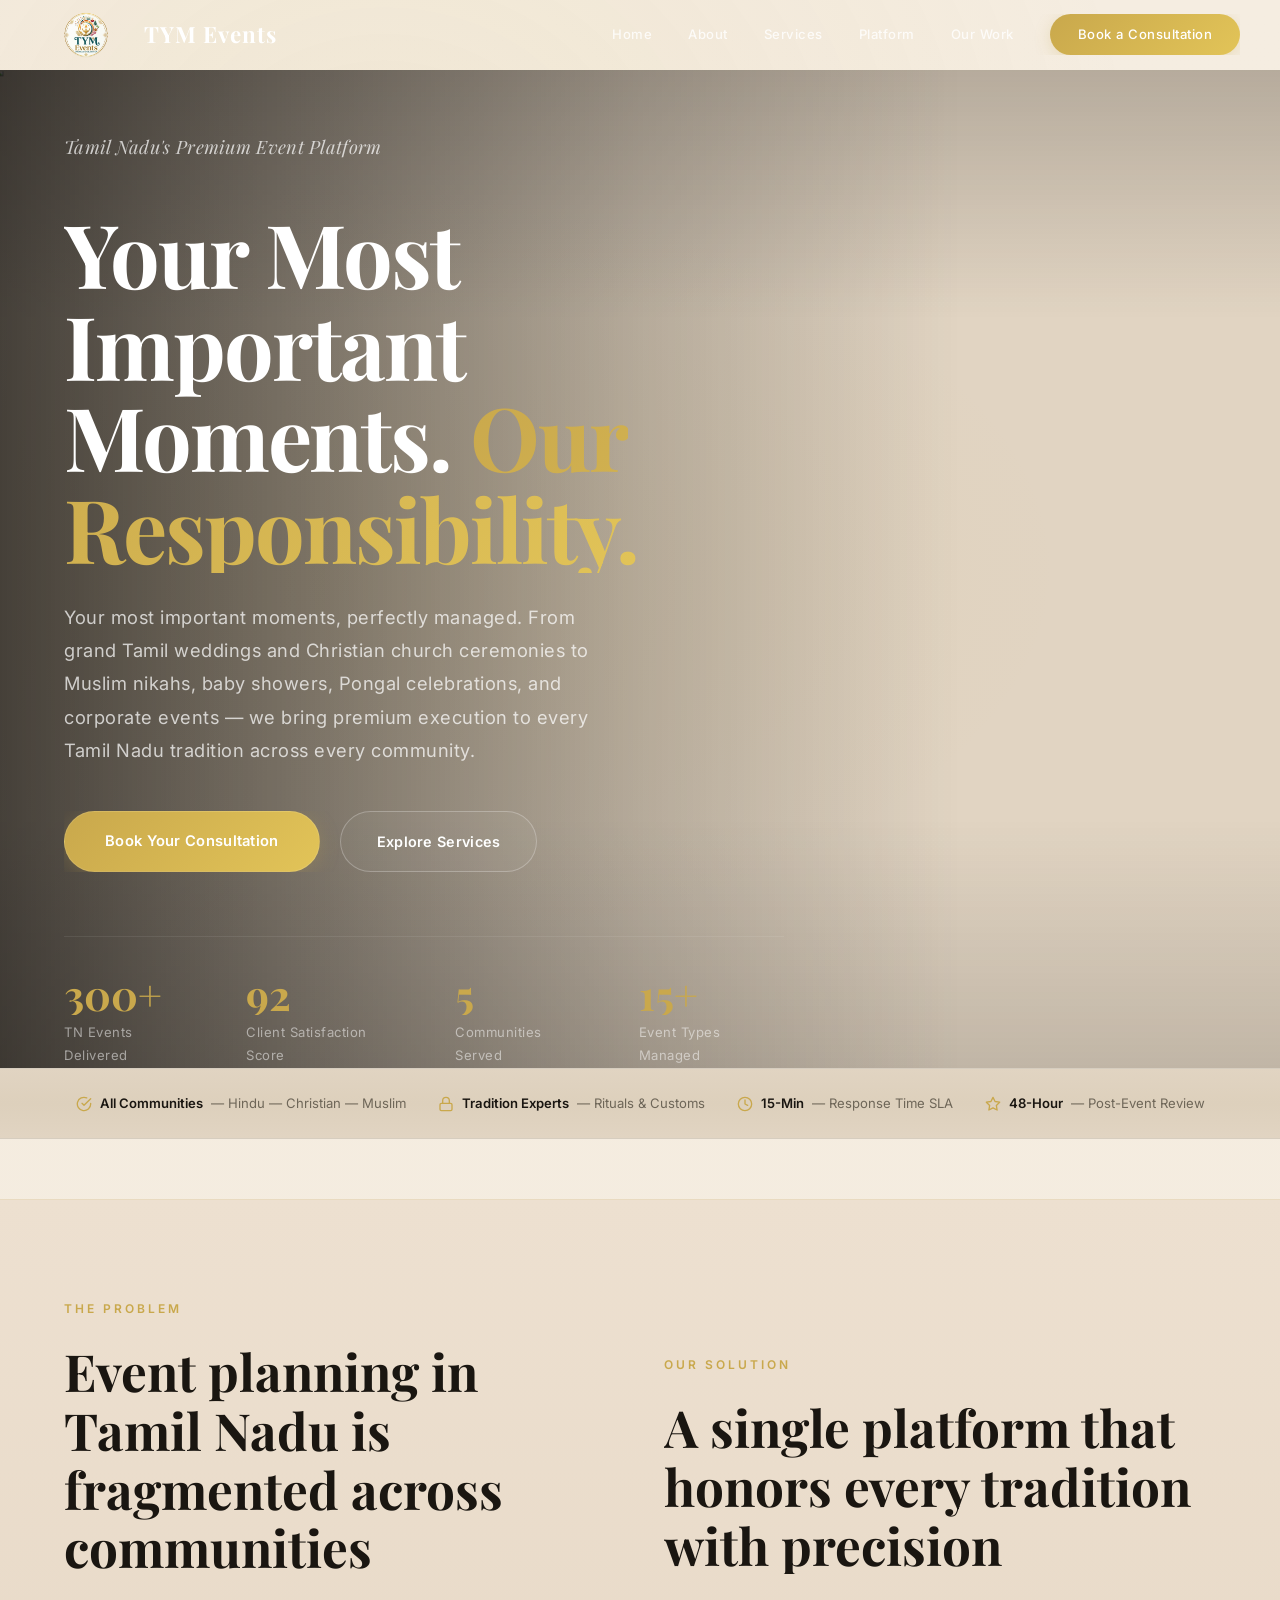
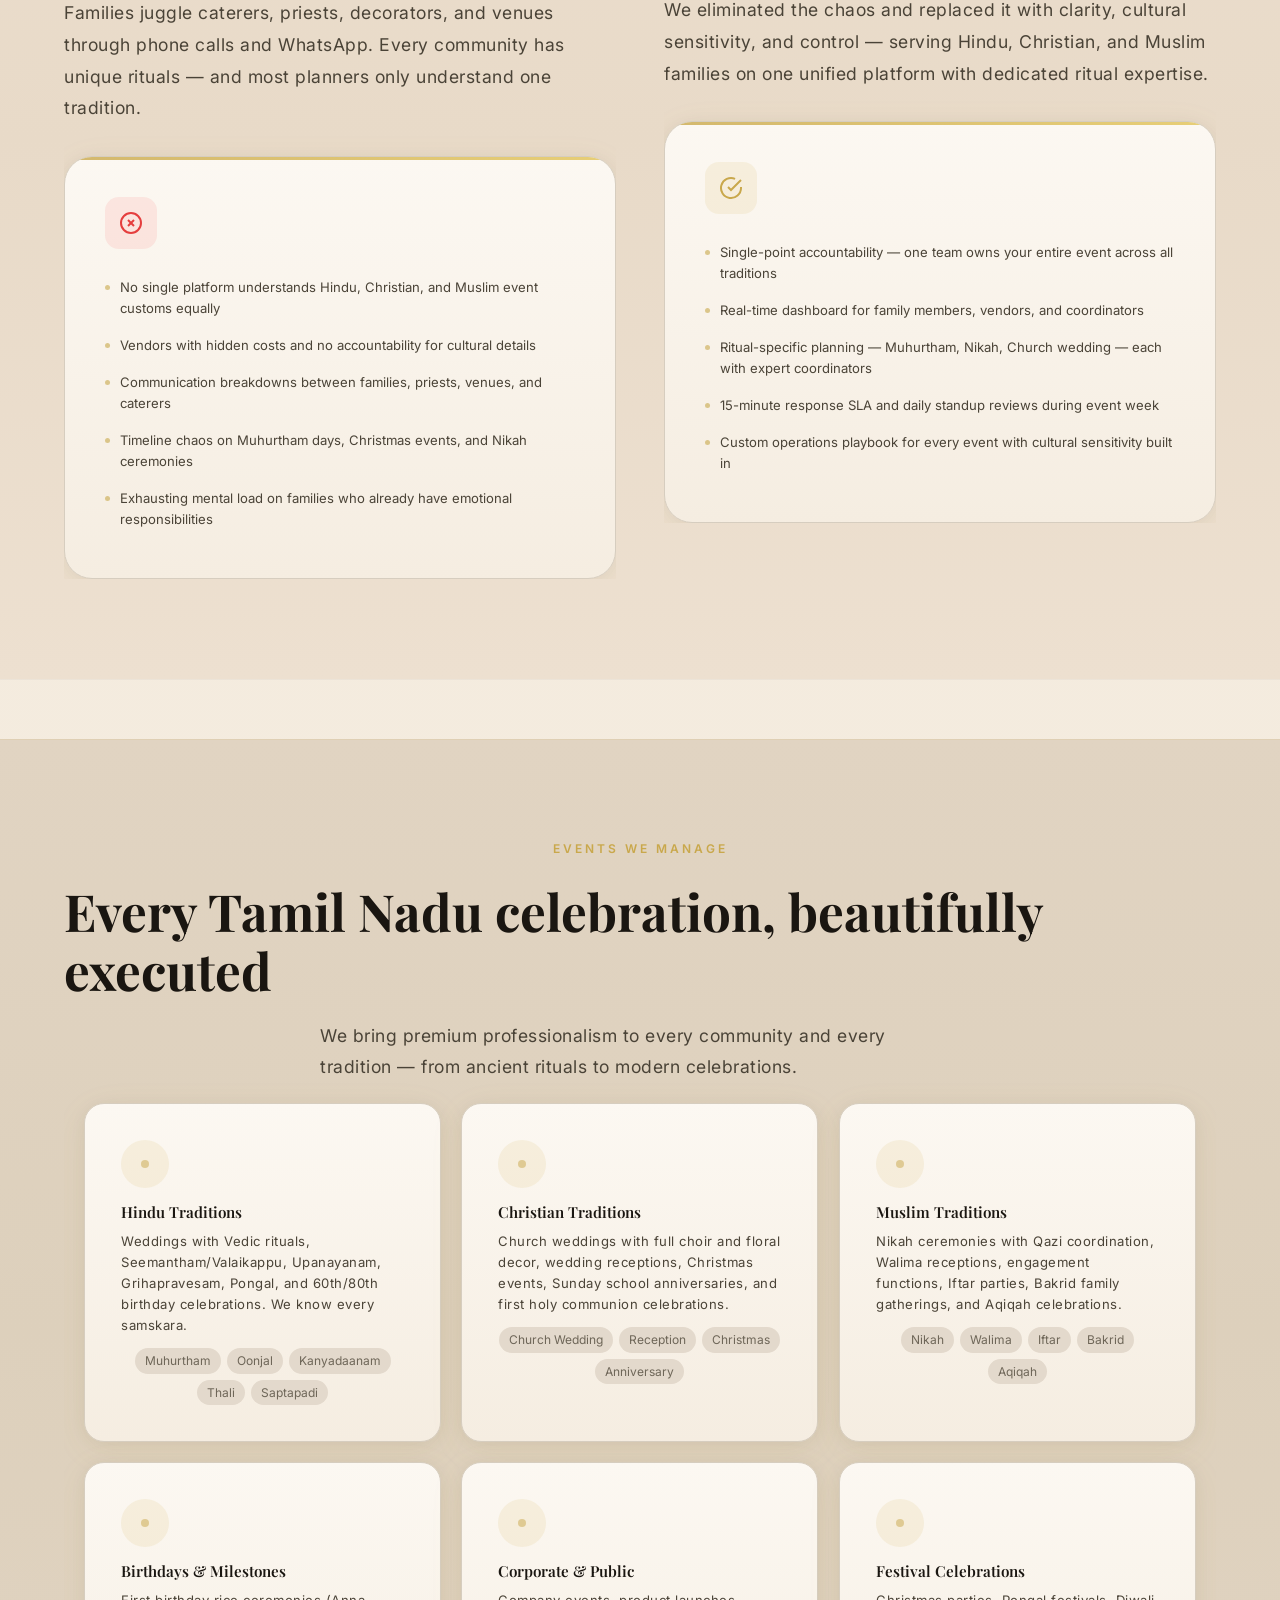
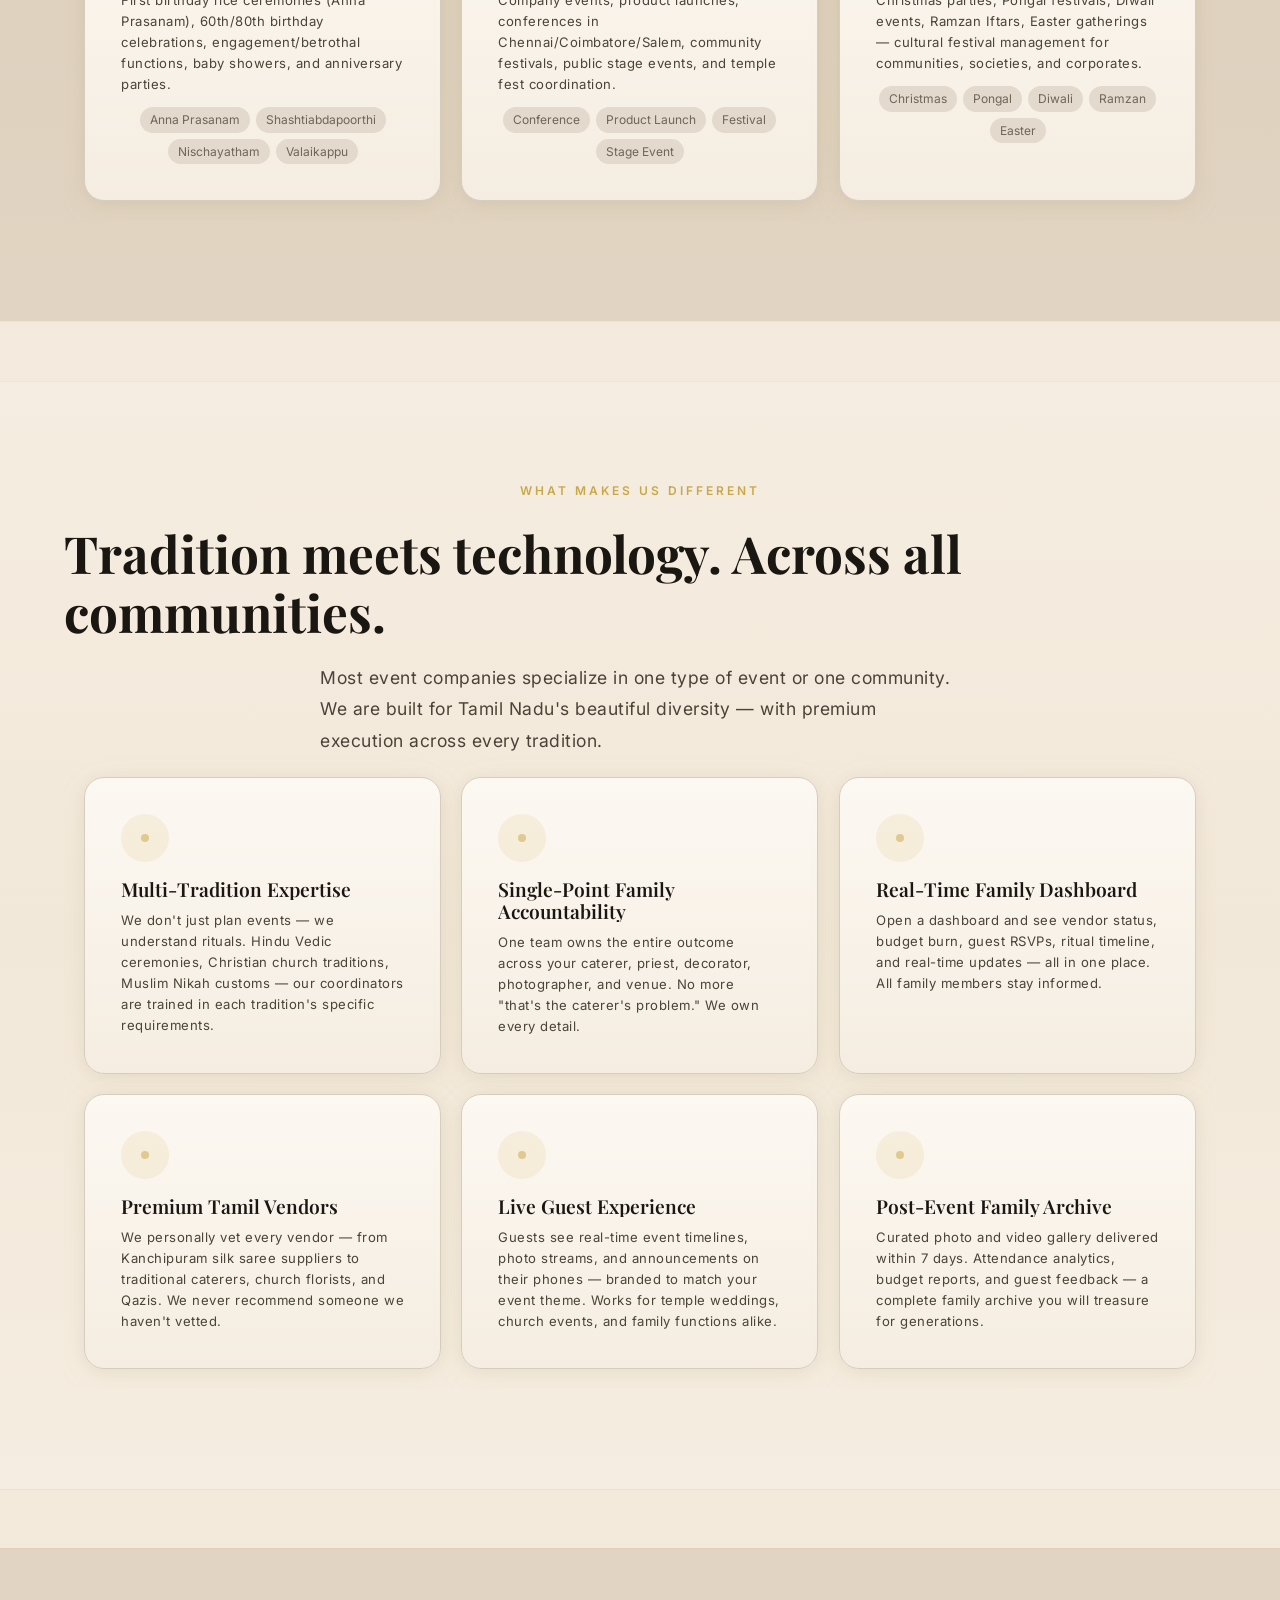
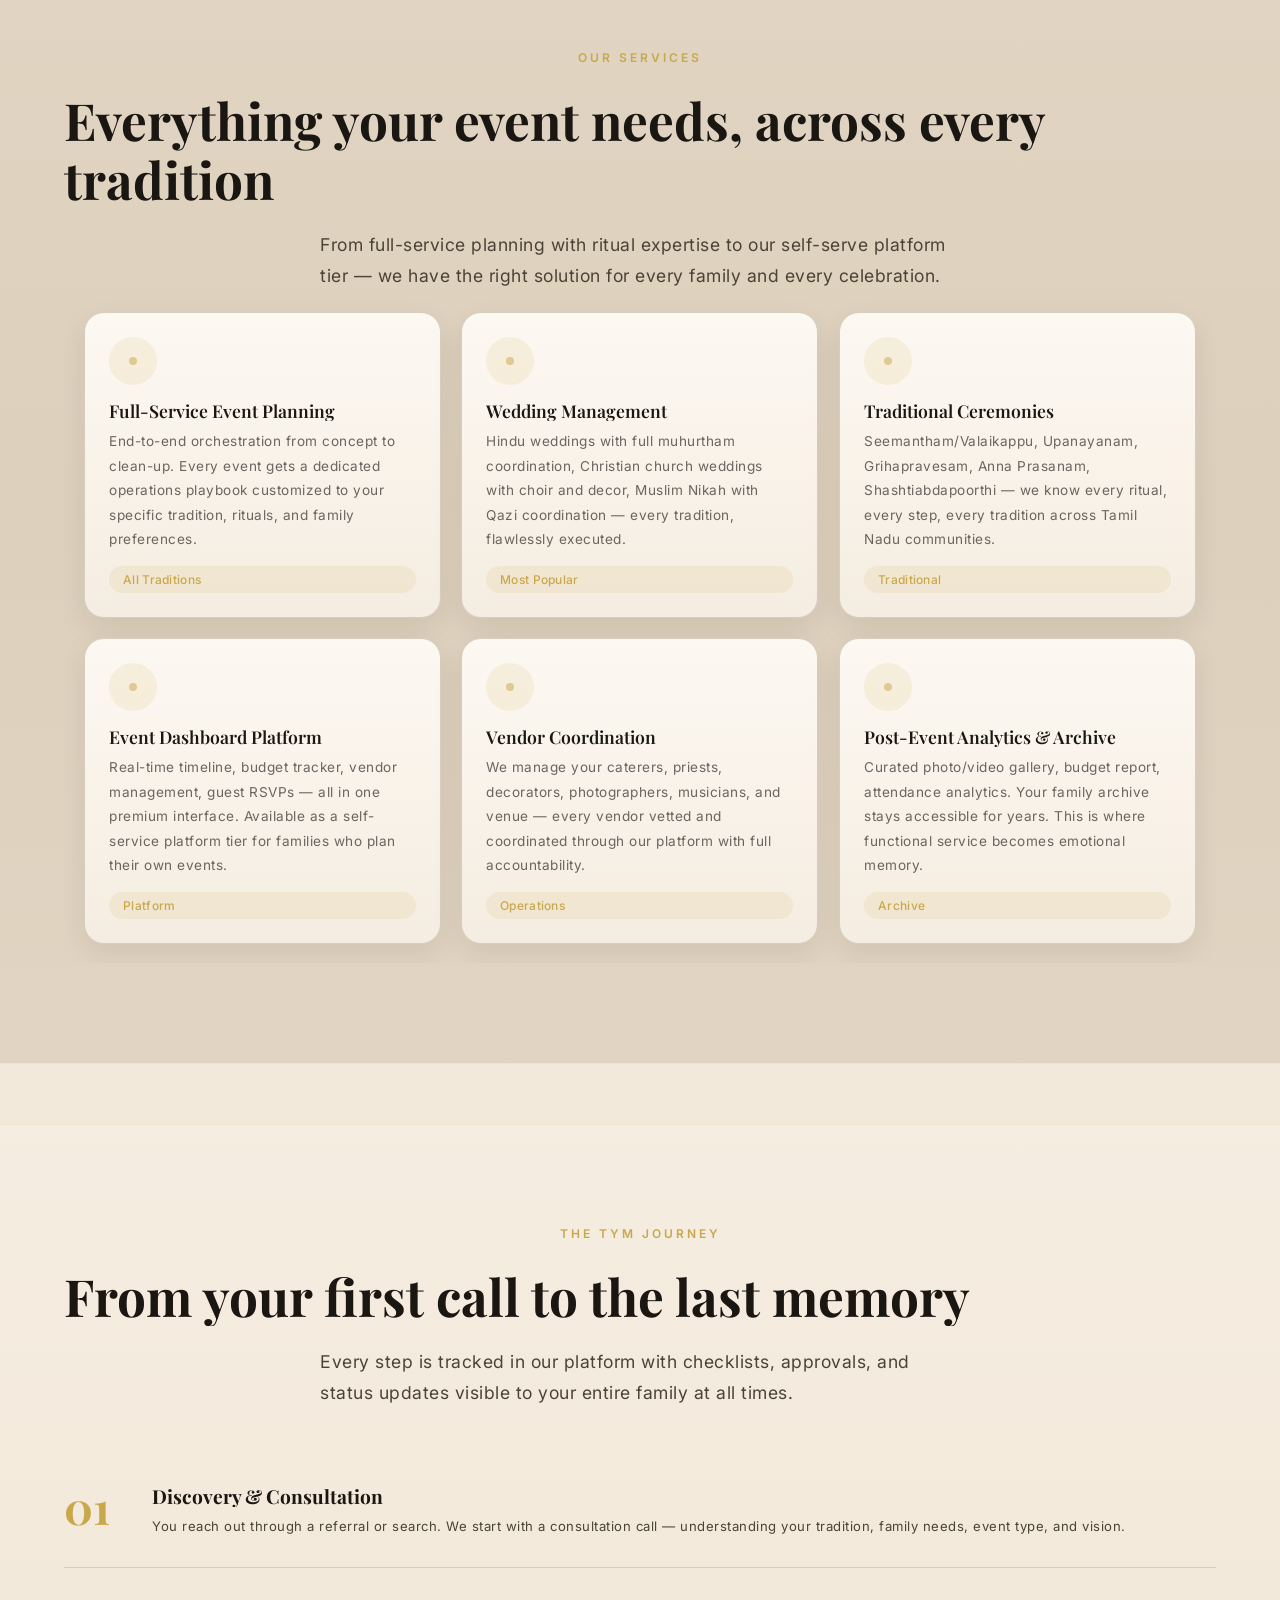
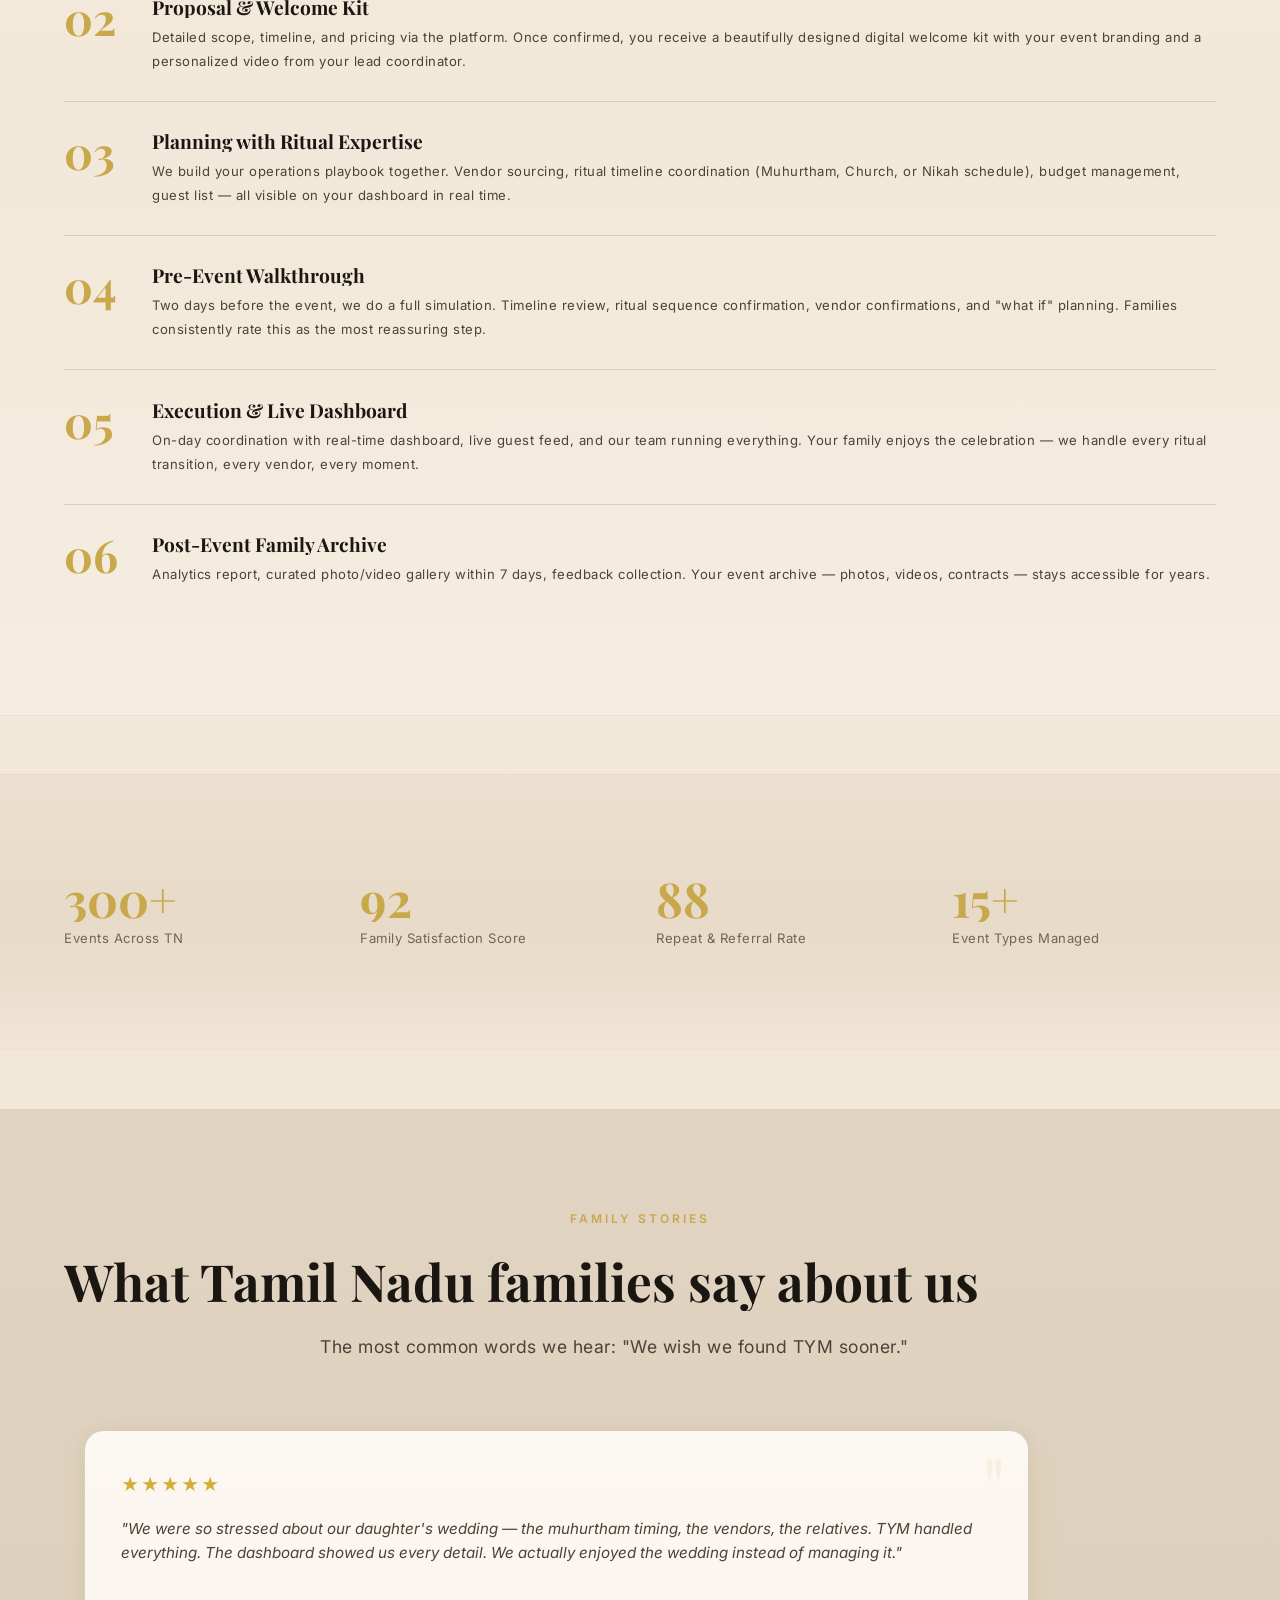
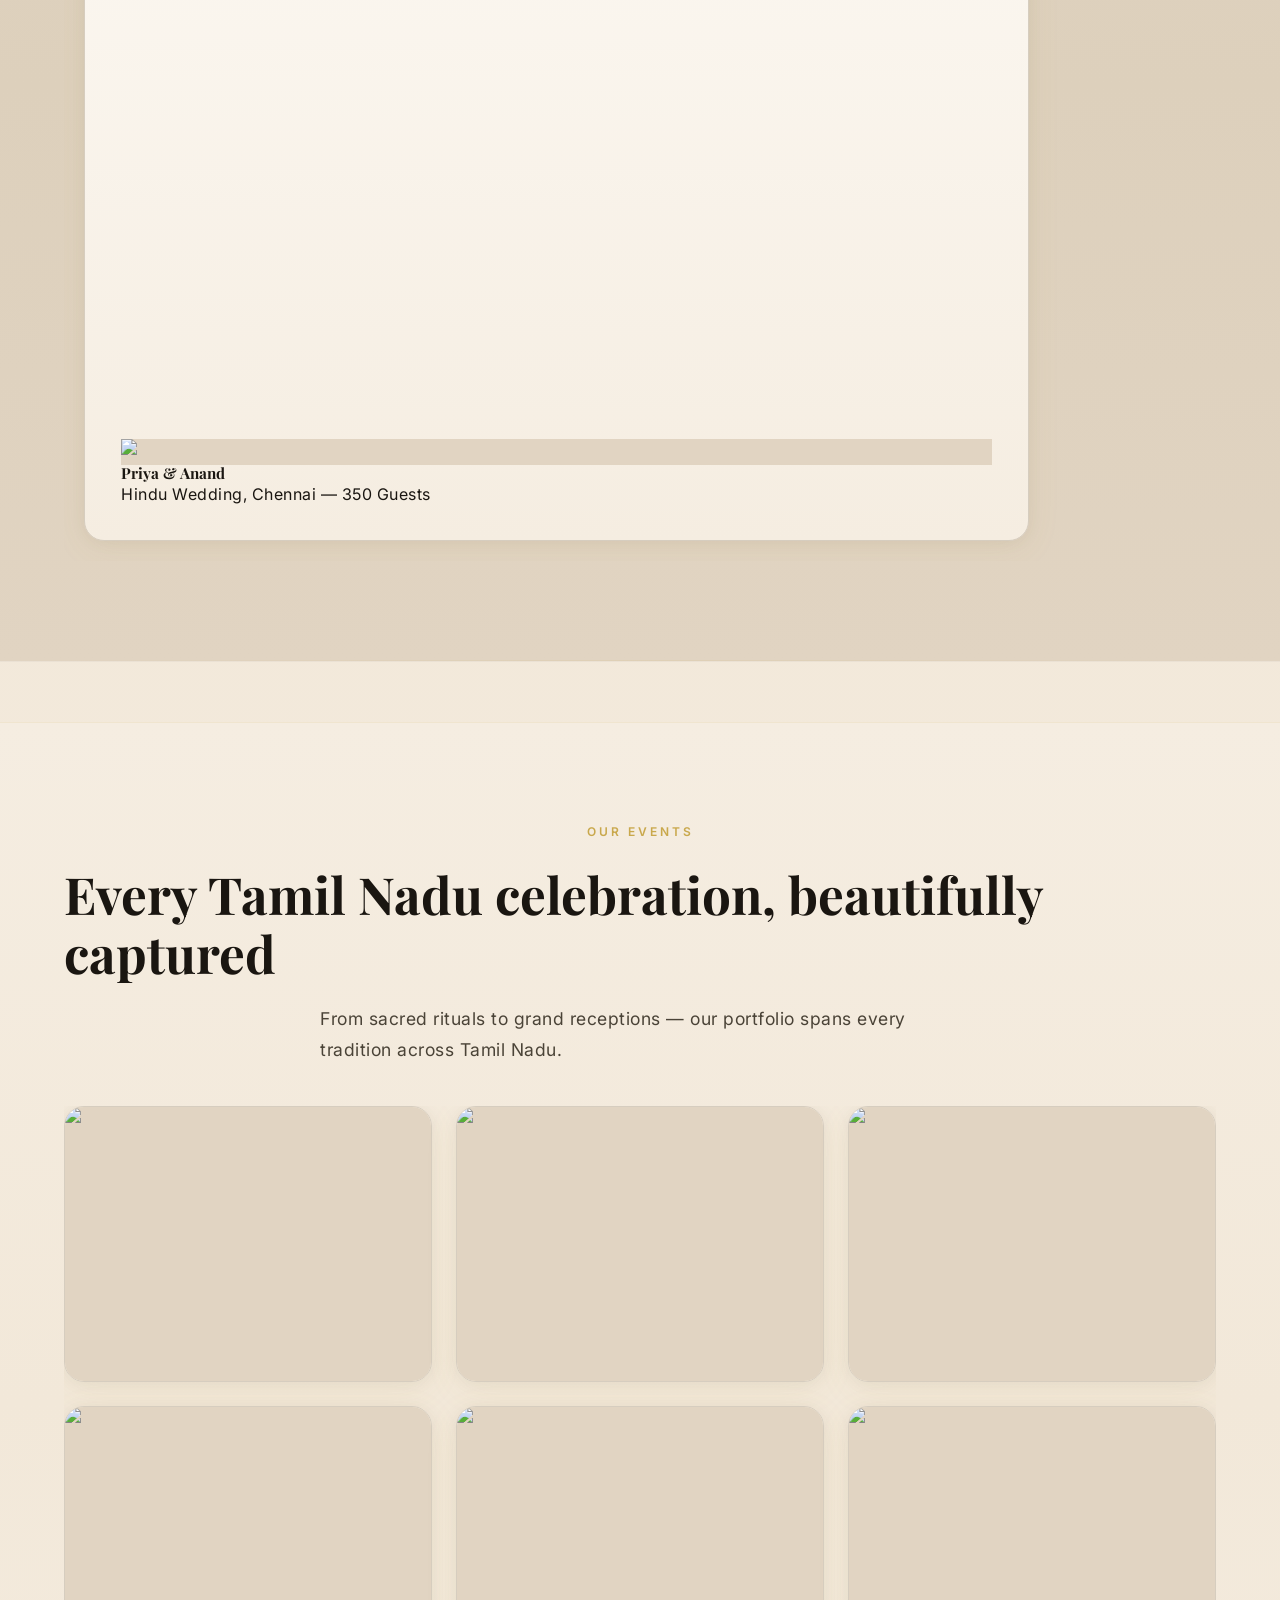
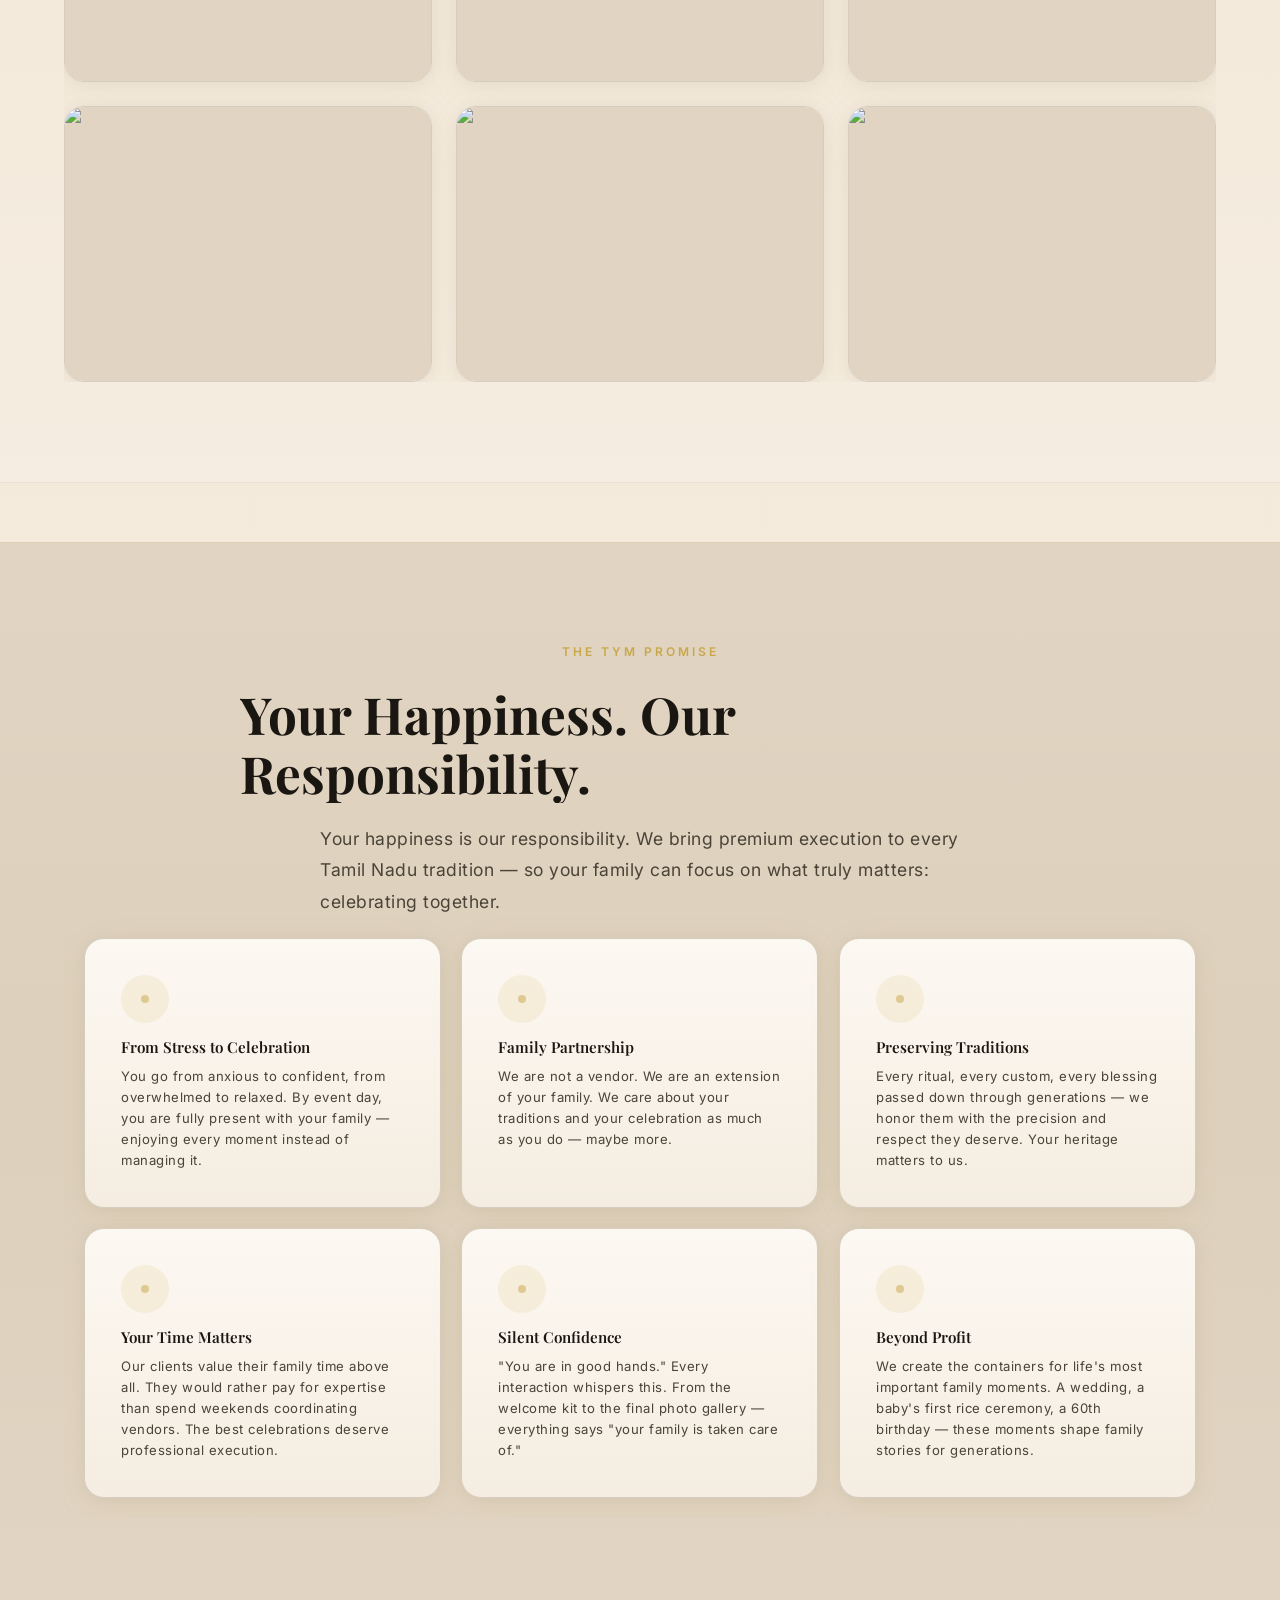
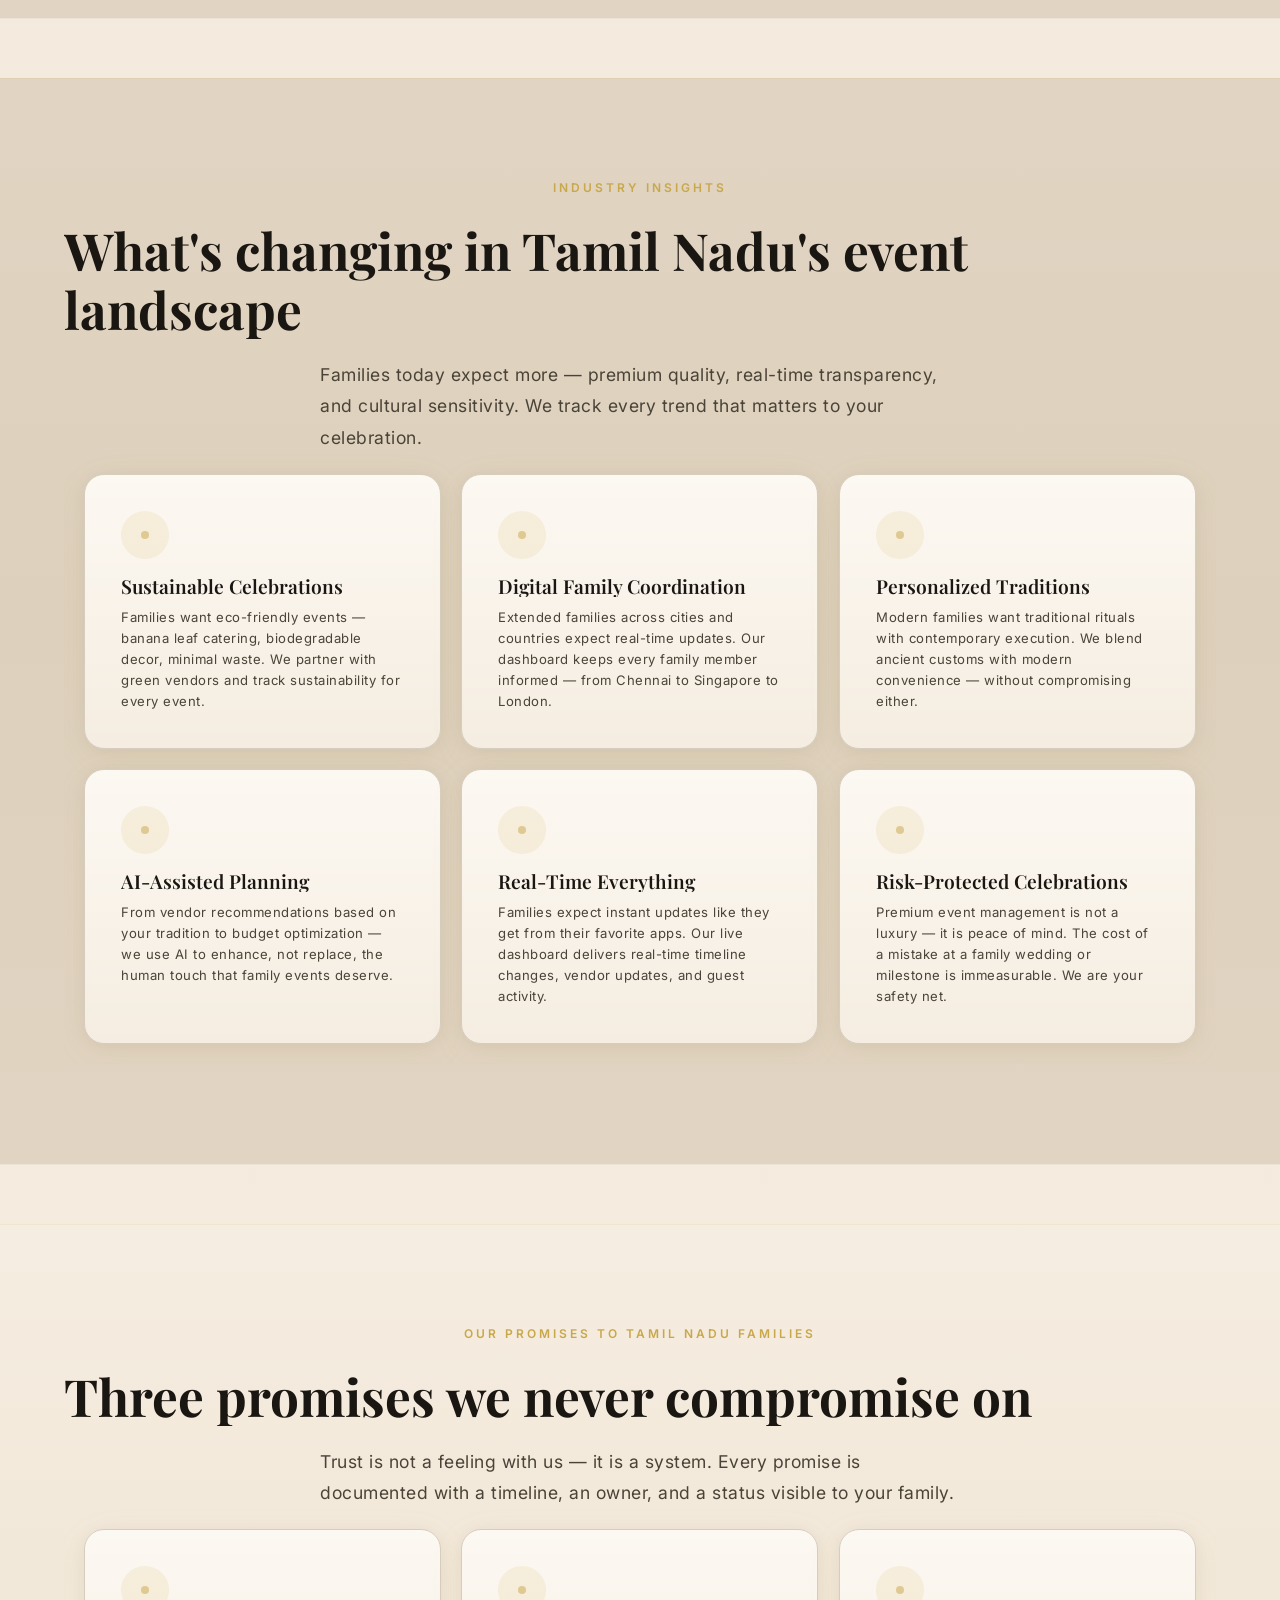
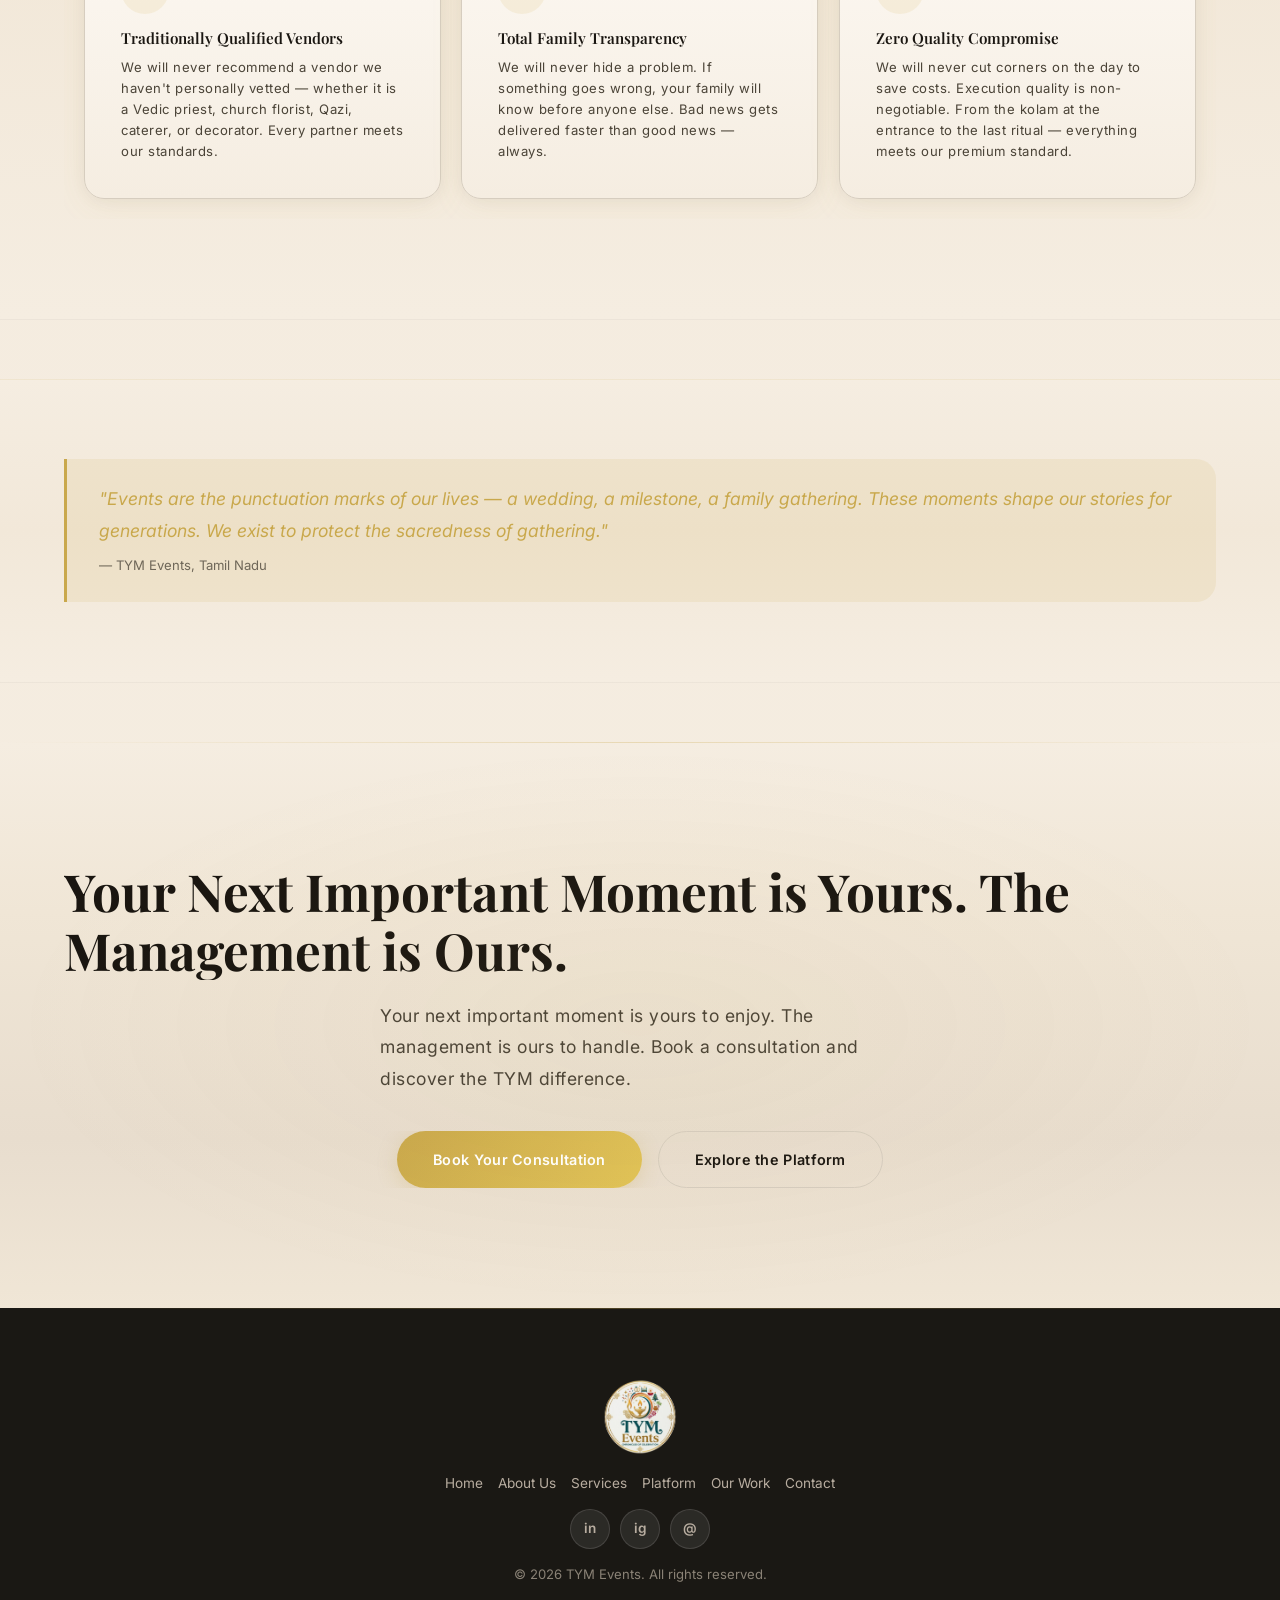
==== commit 1e249294: "scroll bar fixing" ====
--- a/index.html
+++ b/index.html
@@ -1,7 +1,7 @@
 <!DOCTYPE html>
 <html lang="en">
 <head>
- <meta charset="UTF-8">
+ <meta charset="UTF-8"> 
  <meta name="viewport" content="width=device-width, initial-scale=1.0">
  <title>TYM Events — Tamil Nadu's Premium Event Management Platform</title>
  <meta name="description" content="Tamil Nadu's premium event management platform for weddings, engagements, baby showers, Christmas, Pongal, and all community celebrations. One platform. Zero stress. Unforgettable events.">
--- a/css/style.css
+++ b/css/style.css
@@ -1,3 +1,12 @@
+/* Force all elements to stay within viewport */
+*, *::before, *::after {
+  box-sizing: border-box;
+  max-width: 100%;
+  overflow-x: hidden;
+}
+html { overflow-x: hidden; width: 100%; max-width: 100%; margin: 0; padding: 0; }
+body { overflow-x: hidden; width: 100%; max-width: 100%; margin: 0; padding: 0; position: relative; min-height: 100vh; }
+
 :root {
   --bg-primary: #f5ede1;
   --bg-secondary: #e1d4c2;
@@ -73,8 +82,8 @@
   --radius-xl: 28px;
   --transition: 0.4s cubic-bezier(0.22, 0.61, 0.36, 1);
 }
-*, *::before, *::after { margin: 0; padding: 0; box-sizing: border-box; }
-html { scroll-behavior: smooth; -webkit-font-smoothing: antialiased; }
+*, *::before, *::after { margin: 0; padding: 0; box-sizing: border-box; max-width: 100%; overflow-x: hidden; }
+html { scroll-behavior: smooth; -webkit-font-smoothing: antialiased; overflow-x: hidden; width: 100%; max-width: 100%; }
 body {
   font-family: var(--font-body);
   background: var(--section-gradient-primary);
@@ -554,7 +563,7 @@
 /* Differentiators */
 .diff-grid {
   display: grid;
-  grid-template-columns: repeat(auto-fit, minmax(300px, 1fr));
+  grid-template-columns: repeat(auto-fit, minmax(280px, 1fr));
   gap: 20px;
   padding: 20px;
 }
@@ -592,7 +601,7 @@
 }
 .services-grid {
   display: grid;
-  grid-template-columns: repeat(auto-fit, minmax(300px, 1fr));
+  grid-template-columns: repeat(auto-fit, minmax(280px, 1fr));
   gap: 20px;
   padding: 20px;
 }
@@ -819,7 +828,7 @@
 .emotional-content .section-subtitle { margin: 0 auto; }
 .emotional-grid {
   display: grid;
-  grid-template-columns: repeat(auto-fit, minmax(300px, 1fr));
+  grid-template-columns: repeat(auto-fit, minmax(280px, 1fr));
   gap: 20px;
   padding: 20px;
 }
@@ -935,7 +944,7 @@
 /* Values grid */
 .values-grid {
   display: grid;
-  grid-template-columns: repeat(auto-fit, minmax(300px, 1fr));
+  grid-template-columns: repeat(auto-fit, minmax(280px, 1fr));
   gap: 20px;
   padding: 20px;
 }
@@ -1183,7 +1192,7 @@
 /* Values Promise Section */
 .promise-grid {
   display: grid;
-  grid-template-columns: repeat(auto-fit, minmax(300px, 1fr));
+  grid-template-columns: repeat(auto-fit, minmax(280px, 1fr));
   gap: 20px;
   padding: 20px;
 }
@@ -1376,7 +1385,7 @@
 /* Feature Grid */
 .feature-grid {
   display: grid;
-  grid-template-columns: repeat(auto-fit, minmax(300px, 1fr));
+  grid-template-columns: repeat(auto-fit, minmax(280px, 1fr));
   gap: 20px;
   padding: 20px;
 }
@@ -1399,7 +1408,7 @@
 /* Industry Section */
 .industry-grid {
   display: grid;
-  grid-template-columns: repeat(auto-fit, minmax(300px, 1fr));
+  grid-template-columns: repeat(auto-fit, minmax(280px, 1fr));
   gap: 20px;
   padding: 20px;
 }
@@ -1438,7 +1447,7 @@
 /* Cultural Showcase */
 .cultural-grid {
   display: grid;
-  grid-template-columns: repeat(auto-fit, minmax(300px, 1fr));
+  grid-template-columns: repeat(auto-fit, minmax(280px, 1fr));
   gap: 20px;
   padding: 20px;
 }
--- a/css/responsive.css
+++ b/css/responsive.css
@@ -44,6 +44,17 @@
   .feature-card { padding: 20px; }
   .promise-card { padding: 20px; }
   .cultural-card { padding: 20px; }
+  .diff-grid,
+  .services-grid,
+  .emotional-grid,
+  .values-grid,
+  .promise-grid,
+  .feature-grid,
+  .industry-grid,
+  .cultural-grid {
+    grid-template-columns: repeat(auto-fit, minmax(240px, 1fr));
+    padding: 12px;
+  }
   .nav { padding: 12px 0; }
   .nav-logo img { max-height: 44px; width: auto; }
   .nav-logo span { font-size: 1.15rem; }
